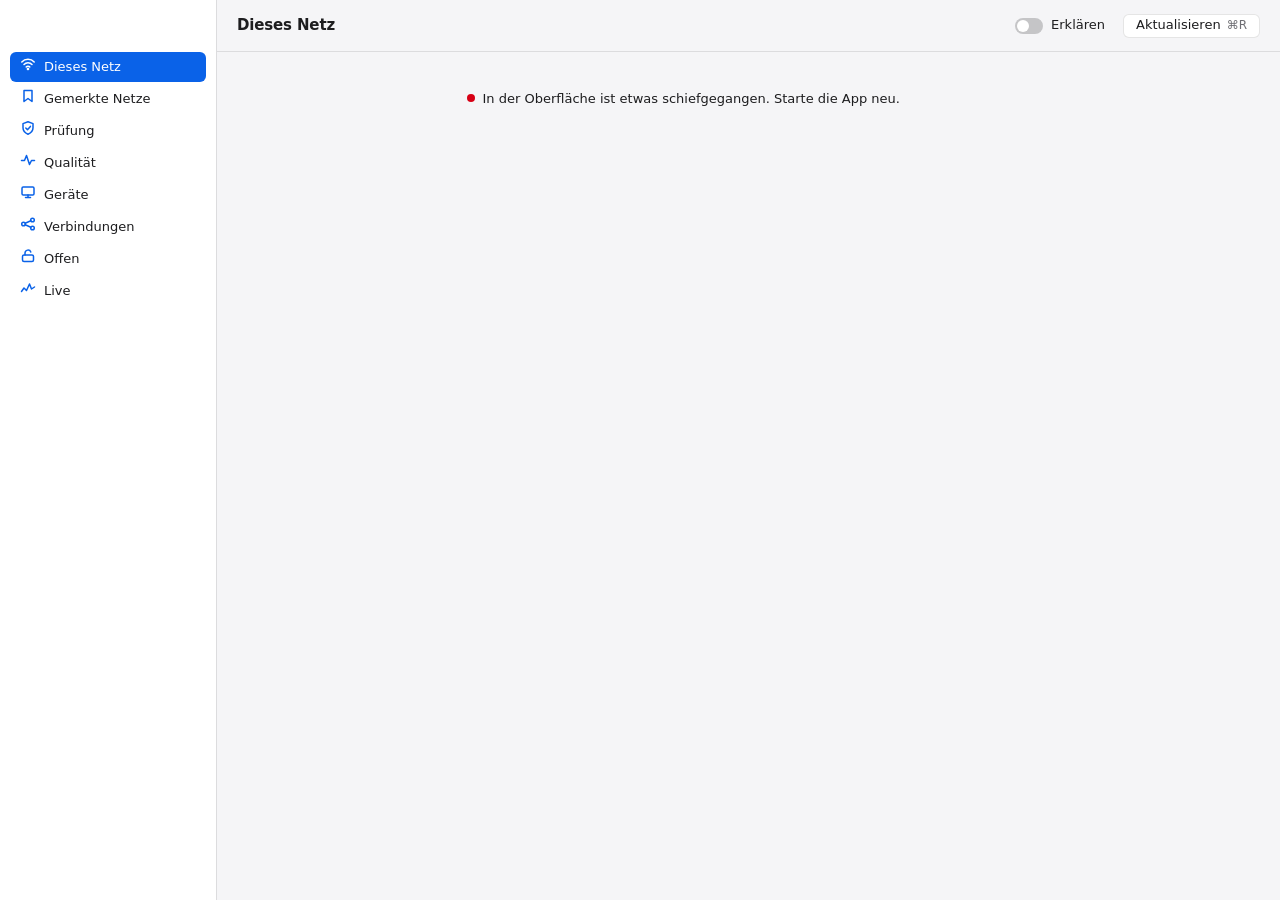
==== app/ui/index.html @ 4aa61ad6 "Live: Ping-Serie mit Jitter, Verlust und Eignung für Anrufe und Spiele (#46) (#116) Kern src/live.rs" ====
<!doctype html>
<html lang="de">
<head>
  <meta charset="utf-8">
  <meta name="viewport" content="width=device-width, initial-scale=1">
  <title>Netzinfo</title>
  <link rel="stylesheet" href="style.css">
  <link rel="stylesheet" href="ansichten/dieses-netz.css">
  <link rel="stylesheet" href="ansichten/gemerkte-netze.css">
  <link rel="stylesheet" href="ansichten/pruefung.css">
  <link rel="stylesheet" href="ansichten/qualitaet.css">
  <link rel="stylesheet" href="ansichten/geraete.css">
  <link rel="stylesheet" href="ansichten/verbindungen.css">
  <link rel="stylesheet" href="ansichten/offen.css">
  <link rel="stylesheet" href="ansichten/live.css">
  <script defer src="app.js"></script>
  <script defer src="ansichten/dieses-netz.js"></script>
  <script defer src="ansichten/gemerkte-netze.js"></script>
  <script defer src="ansichten/pruefung.js"></script>
  <script defer src="ansichten/qualitaet.js"></script>
  <script defer src="ansichten/geraete.js"></script>
  <script defer src="ansichten/verbindungen.js"></script>
  <script defer src="ansichten/offen.js"></script>
  <script defer src="ansichten/live.js"></script>
</head>
<body>
  <nav class="seite" aria-label="Bereiche">
    <div class="ziehen" data-tauri-drag-region></div>
    <div class="menue" id="menue" role="tablist" aria-orientation="vertical"></div>
  </nav>
  <div class="inhalt">
    <header class="leiste">
      <div class="ziehen" data-tauri-drag-region></div>
      <h1 id="titel" data-tauri-drag-region></h1>
      <button class="erklaeren-schalter" id="erklaeren" role="switch" aria-checked="false">
        <span class="spur"></span><span>Erklären</span>
      </button>
      <button class="knopf" id="aktualisieren" title="Aktualisieren (⌘R)">Aktualisieren <span class="kbd" aria-hidden="true">⌘R</span></button>
    </header>
    <main class="scroll" id="scroll" role="tabpanel" tabindex="-1"></main>
  </div>
</body>
</html>
---- app/ui/style.css ----
/* Netzinfo: Mac-Optik. Systemschrift, System Settings als Vorbild. */

:root {
  color-scheme: light dark;
  --bg: #f5f5f7;
  --gruppe: #fff;
  --fg: #1d1d1f;
  --fg2: #6e6e73;
  --linie: rgba(0, 0, 0, 0.1);
  --knopf: #fff;
  --knopf-aktiv: #ececef;
  --seite-solid: #e8e8ea;
  --gruen: #248a3d;
  --orange: #c26a00;
  --rot: #d70015;
  --grau: #8e8e93;
  --accent: #0a62e8;
  --auf-accent: #fff;
}
@supports (color: -apple-system-control-accent) {
  :root { --accent: -apple-system-control-accent; }
}
@supports (color: AccentColor) {
  :root { --accent: AccentColor; --auf-accent: AccentColorText; }
}
@media (prefers-color-scheme: dark) {
  :root {
    --bg: #1e1e1e;
    --gruppe: #2a2a2c;
    --fg: #f5f5f7;
    --fg2: #a1a1a6;
    --linie: rgba(255, 255, 255, 0.12);
    --knopf: #3a3a3c;
    --knopf-aktiv: #4a4a4d;
    --seite-solid: #2c2c2e;
    --gruen: #30d158;
    --orange: #ff9f0a;
    --rot: #ff453a;
    --accent: #0a84ff;
  }
}

* { box-sizing: border-box; }
html, body { height: 100%; margin: 0; background: transparent; }
body {
  display: flex;
  font: 13px/1.4 -apple-system, system-ui, sans-serif;
  color: var(--fg);
  -webkit-font-smoothing: antialiased;
  cursor: default;
  -webkit-user-select: none;
  user-select: none;
}
dd, .meldung, .wert { -webkit-user-select: text; user-select: text; }
h1, h2, p, dl, dd, ul { margin: 0; }
button, input { font: inherit; color: inherit; }
:focus-visible {
  outline: 3px solid color-mix(in srgb, var(--accent) 55%, transparent);
  outline-offset: 1px;
}
.num, .wert { font-variant-numeric: tabular-nums; }

/* Seitenleiste: läuft bis ganz nach oben, Material kommt vom Fenster */
.seite {
  flex: none;
  width: 216px;
  padding: 52px 10px 12px;
  position: relative;
}
@media (prefers-reduced-transparency: reduce) {
  .seite { background: var(--seite-solid); }
}
.ziehen { position: absolute; inset: 0 0 auto 0; height: 52px; }
.menue { display: flex; flex-direction: column; gap: 2px; }
.eintrag {
  display: flex; align-items: center; gap: 8px;
  height: 30px; padding: 0 10px;
  border: 0; border-radius: 6px; background: none;
  text-align: left; width: 100%;
}
.eintrag svg { width: 16px; height: 16px; flex: none; color: var(--accent); }
/* Selection: system accent while the window is active, grey otherwise (html.inaktiv, set in app.js). */
.eintrag[aria-selected="true"] { background: var(--accent); color: var(--auf-accent); }
.eintrag[aria-selected="true"] svg { color: inherit; }
.inaktiv .eintrag[aria-selected="true"] { background: color-mix(in srgb, var(--fg) 14%, transparent); color: var(--fg); }
.inaktiv .eintrag[aria-selected="true"] svg { color: var(--fg2); }
.eintrag:active:not([aria-selected="true"]) { background: color-mix(in srgb, var(--fg) 16%, transparent); }

/* Inhalt: fest, mit Werkzeugleiste */
.inhalt {
  flex: 1; min-width: 0;
  display: flex; flex-direction: column;
  background: var(--bg);
  border-left: 0.5px solid var(--linie);
}
.leiste {
  flex: none; height: 52px; padding: 0 20px;
  display: flex; align-items: center; gap: 14px;
  border-bottom: 0.5px solid var(--linie);
  position: relative;
}
.leiste h1 { font-size: 15px; font-weight: 600; flex: 1; letter-spacing: -0.01em; }
.leiste > * { position: relative; }
.leiste .ziehen { height: 100%; position: absolute; }
.erklaeren-schalter { display: flex; align-items: center; gap: 8px; border: 0; background: none; padding: 2px 4px; border-radius: 6px; }
.spur {
  width: 28px; height: 16px; border-radius: 8px; flex: none;
  background: color-mix(in srgb, var(--fg) 22%, transparent);
  position: relative; transition: background 0.15s ease-out;
}
.spur::after {
  content: ""; position: absolute; top: 2px; left: 2px;
  width: 12px; height: 12px; border-radius: 50%; background: #fff;
  transition: transform 0.15s ease-out;
}
[aria-checked="true"] > .spur { background: var(--accent); }
[aria-checked="true"] > .spur::after { transform: translateX(12px); }
.erklaeren-schalter:active .spur::after { width: 14px; }

.knopf {
  height: 24px; padding: 0 12px; border-radius: 6px;
  border: 0.5px solid var(--linie); background: var(--knopf);
  display: inline-flex; align-items: center; gap: 6px;
}
.knopf:active { background: var(--knopf-aktiv); }
.knopf.haupt { background: var(--accent); color: var(--auf-accent); border-color: transparent; }
.knopf.haupt:active { filter: brightness(0.88); }
.knopf:disabled { opacity: 0.5; }
.knopf .kbd { color: var(--fg2); font-size: 12px; }

.scroll { flex: 1; overflow-y: auto; }
.ansicht { max-width: 620px; margin: 0 auto; padding: 22px 28px 40px; }
.ansicht.neu { animation: rein 0.18s ease-out; }
@keyframes rein { from { opacity: 0; transform: translateY(4px); } }

/* Kopf einer Ansicht: ein Name, eine Statuszeile */
.kopf h2 { font-size: 22px; font-weight: 600; letter-spacing: -0.02em; line-height: 1.2; }
.status { display: flex; align-items: center; gap: 7px; margin-top: 4px; color: var(--fg2); }
.punkt { width: 8px; height: 8px; border-radius: 50%; flex: none; background: var(--grau); }
.punkt.gruen { background: var(--gruen); }
.punkt.orange { background: var(--orange); }
.punkt.rot { background: var(--rot); }
.aktion { margin-top: 14px; }

/* Gruppen wie in den Systemeinstellungen */
.gruppe { margin-top: 22px; }
.gruppe > h3 { margin: 0 0 6px 14px; font-size: 12px; font-weight: 600; color: var(--fg2); }
.liste { background: var(--gruppe); border-radius: 10px; border: 0.5px solid var(--linie); }
.zeile { display: flex; flex-wrap: wrap; align-items: baseline; gap: 2px 16px; margin: 0 14px; padding: 8px 0; }
.zeile + .zeile { border-top: 0.5px solid var(--linie); }
.zeile dt, .zeile > .label { flex: none; }
.zeile .wert { flex: 1; text-align: right; color: color-mix(in srgb, var(--fg) 68%, transparent); min-width: 0; overflow-wrap: anywhere; }
.wert.leer { opacity: 0.8; }
.erklaerung { display: none; flex-basis: 100%; font-size: 12px; color: var(--fg2); line-height: 1.4; }
.erklaeren .erklaerung { display: block; }
.fuss { margin: 6px 14px 0; font-size: 12px; color: var(--fg2); }

/* Formular */
.formular input[type="text"] {
  flex: 1; height: 24px; padding: 0 8px; margin: 0; text-align: left;
  border: 0; background: none; border-radius: 5px; -webkit-user-select: text; user-select: text;
}
.formular input[type="text"]::placeholder { color: var(--fg2); opacity: 0.8; }
.haken { display: flex; align-items: center; gap: 8px; flex: 1; }
.haken input { width: 14px; height: 14px; margin: 0; accent-color: var(--accent); }
.hilfe { flex-basis: 100%; padding-left: 22px; font-size: 12px; color: var(--fg2); }
.knoepfe { display: flex; justify-content: flex-end; gap: 8px; margin: 12px 0 4px; }

/* Gemerkte Netze */
.netz-name { font-weight: 500; }
.marke { color: var(--fg2); }
.netz-zeile { display: flex; flex-wrap: wrap; align-items: center; gap: 4px 12px; margin: 0 14px; padding: 9px 0; }
.netz-zeile + .netz-zeile { border-top: 0.5px solid var(--linie); }
.netz-zeile .text { flex: 1; min-width: 0; }
.netz-zeile .fein { color: var(--fg2); font-size: 12px; }
.bestaetigung { flex-basis: 100%; display: flex; align-items: center; gap: 8px; flex-wrap: wrap; }
.bestaetigung p { flex: 1; min-width: 200px; font-size: 12px; color: var(--fg2); }
.knopf.gefahr { color: var(--rot); }

/* Meldung und leerer Zustand */
.meldung { display: flex; gap: 8px; align-items: baseline; margin-top: 16px; color: var(--fg); }
.meldung .punkt { transform: translateY(-1px); }
.meldung code { font: 0.92em ui-monospace, SFMono-Regular, Menlo, monospace; white-space: nowrap; }
.leer-zustand {
  min-height: 60%; padding-top: 18vh;
  display: flex; flex-direction: column; align-items: center; gap: 10px;
  text-align: center; color: var(--fg2); font-size: 14px;
}
.leer-zustand svg { width: 28px; height: 28px; }
.leer-zustand p { max-width: 340px; }

@media (prefers-reduced-motion: reduce) {
  *, *::before, *::after { animation: none !important; transition: none !important; }
}
.formular .liste { padding: 8px 0; }
.formular .zeile { padding: 12px 0; }
.formular .zeile:has(input[type="text"]) { align-items: center; }

/* Karte: Qualität und Geräte teilen die Grundform (Geräte überschreibt Füllung und Abstände). */
.karte { margin-top: 16px; padding: 12px 10px 8px; background: var(--gruppe); border: 0.5px solid var(--linie); border-radius: 10px; }

/* Erklärzeilen in Geräte und Verbindungen: nur im Erklärmodus. */
.erklaer-gruppe { display: none; }
.erklaeren .erklaer-gruppe { display: block; }
---- app/ui/ansichten/dieses-netz.css ----
/* Styles for the view „dieses-netz“ only (WLAN card, #34). */
[data-ansicht='dieses-netz'] .wert.wlan-signal.gut { color: var(--gruen); }
[data-ansicht='dieses-netz'] .wert.wlan-signal.mittel { color: var(--orange); }
[data-ansicht='dieses-netz'] .wert.wlan-signal.schwach, [data-ansicht='dieses-netz'] .wert.wlan-warn { color: var(--rot); }
/* Standortfreigabe (#35) */
[data-ansicht='dieses-netz'] .ort-karte .zeile { display: block; }
[data-ansicht='dieses-netz'] .ort-karte summary { cursor: pointer; }
[data-ansicht='dieses-netz'] .ort-karte .ort-status { margin: 0; }
/* Verschlüsseltes DNS (#88) */
[data-ansicht='dieses-netz'] .dns-neu { margin: 8px 14px 0; }
---- app/ui/ansichten/gemerkte-netze.css ----
/* Styles for the view „gemerkte-netze“ only. */
[data-ansicht='gemerkte-netze'] .netz-zeile .umbenennen { width: 100%; height: 24px; padding: 0 8px; border: 0.5px solid var(--linie); border-radius: 5px; background: var(--bg); -webkit-user-select: text; user-select: text; }
[data-ansicht='gemerkte-netze'] .netz-zeile .name-ort { min-height: 30px; display: flex; align-items: center; }
[data-ansicht='gemerkte-netze'] .meins-zeile { flex-basis: 100%; display: flex; align-items: center; gap: 10px; flex-wrap: wrap; }
[data-ansicht='gemerkte-netze'] .zeilenfehler { flex-basis: 100%; }
[data-ansicht='gemerkte-netze'] .zeilenfehler .meldung { margin-top: 2px; font-size: 12px; }
---- app/ui/ansichten/pruefung.css ----
/* Styles for the view „pruefung“ only. */
[data-ansicht='pruefung'] .wert .alt { display: block; font-size: 12px; color: var(--fg2); }
[data-ansicht='pruefung'] .klasse { display: inline-flex; align-items: center; gap: 7px; }
[data-ansicht='pruefung'] .zeile .wert.text { text-align: left; flex-basis: 100%; }
[data-ansicht='pruefung'] .knopf.haupt .kbd { color: inherit; opacity: 0.85; }
[data-ansicht='pruefung'] .portal-hinweis { margin: 14px 0 22px; padding: 12px 14px; border: 1px solid var(--orange); border-radius: 10px; background: var(--gruppe); }
[data-ansicht='pruefung'] .portal-hinweis h3 { margin: 0 0 4px; color: var(--orange); font-size: 15px; }
[data-ansicht='pruefung'] .portal-hinweis p { margin: 0 0 10px; }
[data-ansicht='pruefung'] .portal-hinweis .erklaerung { margin: 10px 0 0; }
---- app/ui/ansichten/qualitaet.css ----
/* Styles for the view „qualitaet“ only. */
[data-ansicht='qualitaet'] .werkzeuge { display: flex; align-items: center; gap: 12px; margin-top: 14px; }
[data-ansicht='qualitaet'] .werkzeuge .erklaeren-schalter { margin-right: auto; padding-left: 0; }
[data-ansicht='qualitaet'] .werkzeuge select { height: 24px; border-radius: 6px; border: 0.5px solid var(--linie); background: var(--knopf); }
[data-ansicht='qualitaet'] .karte .leer-zustand { min-height: 0; padding: 40px 0; }
[data-ansicht='qualitaet'] .kurve { display: block; width: 100%; height: auto; }
[data-ansicht='qualitaet'] .kurve .gitter { stroke: var(--linie); stroke-width: 1; }
[data-ansicht='qualitaet'] .kurve .achse { fill: var(--fg2); font-size: 11px; }
[data-ansicht='qualitaet'] .kurve .linie { fill: none; stroke-width: 2; stroke-linecap: round; stroke-linejoin: round; }
[data-ansicht='qualitaet'] .kurve .verlust { stroke-width: 2; stroke-linecap: round; }
[data-ansicht='qualitaet'] .legende { display: flex; flex-wrap: wrap; justify-content: center; gap: 4px 18px; margin: 6px 0 0; padding: 0; list-style: none; color: var(--fg2); font-size: 12px; }
[data-ansicht='qualitaet'] .legende li { display: flex; align-items: center; gap: 6px; }
[data-ansicht='qualitaet'] .legende .muster { width: 28px; height: 8px; }

/* „Wo hakt es?“ */
[data-ansicht='qualitaet'] .diagnose { display: flex; flex-direction: column; align-items: flex-start; gap: 10px; padding: 12px; }
[data-ansicht='qualitaet'] .diagnose > div { width: 100%; }
[data-ansicht='qualitaet'] .diagnose-ziele, [data-ansicht='qualitaet'] .diagnose-gruende { margin: 10px 0 0; padding: 0; list-style: none; }
[data-ansicht='qualitaet'] .diagnose-ziele li { display: flex; align-items: center; gap: 8px; padding: 4px 0; }
[data-ansicht='qualitaet'] .diagnose-ziele .diagnose-name { min-width: 200px; }
[data-ansicht='qualitaet'] .diagnose-ziele .diagnose-wert { color: var(--fg2); font-variant-numeric: tabular-nums; }
[data-ansicht='qualitaet'] .diagnose-urteil { display: flex; align-items: center; gap: 8px; margin: 12px 0 0; }
[data-ansicht='qualitaet'] .diagnose-gruende li { margin-top: 4px; color: var(--fg2); }
[data-ansicht='qualitaet'] .diagnose-hinweis { margin: 10px 0 0; color: var(--fg2); font-size: 12px; }

/* Karte „Weg zum Ziel“ */
[data-ansicht='qualitaet'] .weg-karte .karte { margin-top: 6px; }
[data-ansicht='qualitaet'] .weg .werkzeuge { margin-top: 0; }
[data-ansicht='qualitaet'] .ziel-feld { flex: 1; min-width: 0; height: 24px; padding: 0 8px; border-radius: 6px; border: 0.5px solid var(--linie); background: var(--knopf); color: var(--fg); font: inherit; }
[data-ansicht='qualitaet'] .weg .fortschritt progress { vertical-align: middle; width: 80px; }
[data-ansicht='qualitaet'] .hops { margin: 10px 0 0; padding: 0; list-style: none; }
[data-ansicht='qualitaet'] .hop { display: grid; grid-template-columns: 24px minmax(0, 1fr) 90px 70px 100px; align-items: center; gap: 8px; padding: 5px 0; border-top: 0.5px solid var(--linie); font-size: 13px; }
[data-ansicht='qualitaet'] .hop .ttl, [data-ansicht='qualitaet'] .hop .zahl { color: var(--fg2); font-variant-numeric: tabular-nums; }
[data-ansicht='qualitaet'] .hop .zahl { text-align: right; }
[data-ansicht='qualitaet'] .hop .adresse { overflow: hidden; text-overflow: ellipsis; white-space: nowrap; }
[data-ansicht='qualitaet'] .hop.stumm .adresse { color: var(--fg2); }
[data-ansicht='qualitaet'] .hop .balken { height: 6px; border-radius: 3px; background: var(--linie); overflow: hidden; }
[data-ansicht='qualitaet'] .hop .balken span { display: block; height: 100%; background: var(--accent); }
[data-ansicht='qualitaet'] .hop.ende-verlust .adresse, [data-ansicht='qualitaet'] .hop.ende-verlust .zahl.verlust { color: var(--rot); font-weight: 600; }
[data-ansicht='qualitaet'] .hop.ende-verlust .balken span { background: var(--rot); }
[data-ansicht='qualitaet'] .weg .erklaerung { margin: 8px 0 0; }
[data-ansicht='qualitaet'] .diagnose-verlauf { margin: 8px 0 0; font-weight: 600; }

/* Karte „WLAN-Verlauf“ (#36) */
[data-ansicht='qualitaet'] .wlan-karte .karte { margin-top: 6px; }
[data-ansicht='qualitaet'] .wlan-kurve { display: block; width: 100%; height: auto; }
[data-ansicht='qualitaet'] .wlan-kurve .gitter { stroke: var(--linie); stroke-width: 1; }
[data-ansicht='qualitaet'] .wlan-kurve .achse { fill: var(--fg2); font-size: 11px; }
[data-ansicht='qualitaet'] .wlan-kurve .linie { fill: none; stroke-width: 2; stroke-linecap: round; stroke-linejoin: round; }
[data-ansicht='qualitaet'] .wlan-kurve .marke-linie { stroke-width: 1; stroke-dasharray: 2 3; opacity: 0.6; }
[data-ansicht='qualitaet'] .wlan-kurve .marke path { stroke-width: 2; stroke-linecap: round; stroke-linejoin: round; }
[data-ansicht='qualitaet'] .wlan-karte .legende { margin: 6px 0 10px; }
[data-ansicht='qualitaet'] .wlan-vergleich { margin: 8px 0 0; font-weight: 600; }
[data-ansicht='qualitaet'] .wlan-karte .legende .zeichen { width: 14px; height: 14px; }
[data-ansicht='qualitaet'] .wlan-karte .karte > div { padding-bottom: 6px; }

/* Karte „Paketgröße“ (#47) */
[data-ansicht='qualitaet'] .mtu-karte .karte { margin-top: 6px; }
[data-ansicht='qualitaet'] .mtu .erklaerung { margin: 8px 0 0; }
[data-ansicht='qualitaet'] .mtu-satz { margin: 8px 0 0; font-weight: 600; }
/* Karte „IPv6“ */
[data-ansicht='qualitaet'] .ipv6-karte { display: flex; flex-direction: column; align-items: flex-start; gap: 10px; padding: 12px; }
[data-ansicht='qualitaet'] .ipv6-karte > div { width: 100%; }
[data-ansicht='qualitaet'] .ipv6-tabelle { width: 100%; border-collapse: collapse; font-size: 13px; }
[data-ansicht='qualitaet'] .ipv6-tabelle th { text-align: left; color: var(--fg2); font-weight: 500; }
[data-ansicht='qualitaet'] .ipv6-tabelle th, [data-ansicht='qualitaet'] .ipv6-tabelle td { padding: 4px 8px 4px 0; border-top: 0.5px solid var(--linie); font-variant-numeric: tabular-nums; }
[data-ansicht='qualitaet'] .ipv6-satz { margin: 4px 0 0; color: var(--fg2); }
---- app/ui/ansichten/geraete.css ----
/* Styles for the view „geraete“ only. */
/* The shared empty state is tall for whole views; here it sits below the button. */
[data-ansicht='geraete'] .leer-zustand { min-height: 0; padding-top: 48px; }
[data-ansicht='geraete'] .geraet-status { margin: 0; }
[data-ansicht='geraete'] .fortschritt:not(:empty) { margin: 10px 0 0; }

[data-ansicht='geraete'] .filter { display: flex; flex-wrap: wrap; gap: 6px; margin-top: 18px; }
[data-ansicht='geraete'] .chip { border: 0.5px solid var(--linie); background: var(--knopf); color: var(--fg); border-radius: 999px; padding: 3px 11px; font: inherit; font-size: 12px; }
[data-ansicht='geraete'] .chip[aria-pressed="true"] { background: var(--accent); color: var(--auf-accent); border-color: transparent; }
[data-ansicht='geraete'] .karten { display: flex; flex-direction: column; gap: 10px; margin-top: 10px; }
[data-ansicht='geraete'] .karte { background: var(--gruppe); border: 0.5px solid var(--linie); border-radius: 10px; padding: 12px 14px; display: flex; flex-direction: column; gap: 4px; }
[data-ansicht='geraete'] .karte-kopf { display: flex; align-items: center; gap: 10px; }
[data-ansicht='geraete'] .karte-kopf .text { flex: 1; min-width: 0; }
[data-ansicht='geraete'] .karte-symbol { font-size: 22px; line-height: 1; }
[data-ansicht='geraete'] .karte-typ { font-size: 12px; color: var(--fg2); border: 0.5px solid var(--linie); border-radius: 999px; padding: 1px 9px; white-space: nowrap; }
[data-ansicht='geraete'] .fein { color: var(--fg2); font-size: 12px; }
[data-ansicht='geraete'] .zufall { display: inline-flex; align-items: center; gap: 4px; margin-left: 8px; }
[data-ansicht='geraete'] .zufall svg { width: 12px; height: 12px; }
[data-ansicht='geraete'] ul { list-style: none; margin: 0; padding: 0; font-size: 12px; }
[data-ansicht='geraete'] .karte-dienste li, [data-ansicht='geraete'] .karte-hinweise li { padding: 1px 0; }
[data-ansicht='geraete'] .karte-hinweise li::before { content: "· "; color: var(--fg2); }
[data-ansicht='geraete'] .karte .erklaerung { margin: 4px 0 0; }
[data-ansicht='geraete'] .karte-aktion { margin-top: 6px; }
[data-ansicht='geraete'] .karte-formular { display: flex; flex-wrap: wrap; gap: 8px; margin-top: 8px; align-items: center; }
[data-ansicht='geraete'] .karte-formular input[type="text"] { flex: 1; min-width: 160px; }
[data-ansicht='geraete'] .karte-formular > div:empty { display: none; }
[data-ansicht='geraete'] .filter + .fuss { margin-left: 0; }

/* Router-Seite (#67) */
[data-ansicht='geraete'] .karte-router { display: flex; flex-direction: column; gap: 4px; margin-top: 4px; }
[data-ansicht='geraete'] .router-seite:empty { display: none; }
---- app/ui/ansichten/verbindungen.css ----
/* Styles for the view „verbindungen“ only, scoped: class names like .werkzeuge exist in other views too. */
[data-ansicht='verbindungen'] .verbindung-status { margin: 0; }
[data-ansicht='verbindungen'] .werkzeuge { display: flex; align-items: center; gap: 18px; margin: 14px 0 0; }
[data-ansicht='verbindungen'] .werkzeuge .erklaeren-schalter { margin-right: auto; padding-left: 0; }
[data-ansicht='verbindungen'] .ergebnis .leer-zustand { min-height: 0; padding-top: 48px; }
[data-ansicht='verbindungen'] .ergebnis .fuss { margin-bottom: 4px; }
[data-ansicht='verbindungen'] .ergebnis { margin-top: 8px; }
/* Empty list: the delete button sits centred under the centred empty state. */
[data-ansicht='verbindungen'] .ergebnis:has(.leer-zustand) + .aktion { text-align: center; }
[data-ansicht='verbindungen'] .woher { margin: 0 0 8px; font-size: 13px; }
[data-ansicht='verbindungen'] .woher summary { cursor: pointer; opacity: 0.8; }
[data-ansicht='verbindungen'] .woher-kette { list-style: none; margin: 6px 0; padding: 0; }
---- app/ui/ansichten/offen.css ----
/* Styles for the view „offen“ only, scoped: class names like .werkzeuge exist in other views too. */
[data-ansicht='offen'] .werkzeuge { display: flex; align-items: center; gap: 18px; margin: 14px 0 0; }
[data-ansicht='offen'] .werkzeuge .erklaeren-schalter { padding-left: 0; }
[data-ansicht='offen'] .ergebnis { margin-top: 8px; }
[data-ansicht='offen'] .ergebnis .leer-zustand { min-height: 0; padding-top: 48px; }
[data-ansicht='offen'] .offen-tabelle { width: 100%; border-collapse: collapse; }
[data-ansicht='offen'] .offen-tabelle th { text-align: left; font-weight: 500; font-size: 12px; color: var(--fg2); padding: 8px 10px; }
[data-ansicht='offen'] .offen-tabelle td { padding: 8px 10px; vertical-align: top; border-top: 0.5px solid var(--linie); }
[data-ansicht='offen'] .offen-tabelle .fein { color: var(--fg2); font-size: 12px; }
[data-ansicht='offen'] .offen-tabelle .warn { color: var(--orange); }
[data-ansicht='offen'] .offen-tabelle td:first-child, [data-ansicht='offen'] .offen-tabelle td.num:nth-child(3) { white-space: nowrap; }
[data-ansicht='offen'] .offen-art { font-size: 12px; font-weight: 500; color: var(--fg2); }
[data-ansicht='offen'] .offen-art.netz { color: var(--orange); }
[data-ansicht='offen'] .offen-tabelle td:last-child { white-space: nowrap; }
---- app/ui/ansichten/live.css ----
/* Styles for the view „live“ only, scoped. */
[data-ansicht='live'] .werkzeuge { display: flex; align-items: center; gap: 12px; margin: 14px 0 0; }
[data-ansicht='live'] .ziel-feld { flex: 1; min-width: 0; height: 24px; padding: 0 8px; border-radius: 6px; border: 0.5px solid var(--linie); background: var(--knopf); color: var(--fg); font: inherit; }
[data-ansicht='live'] .ziel-feld:disabled { color: var(--fg2); }
[data-ansicht='live'] .kurve { display: block; width: 100%; height: auto; }
[data-ansicht='live'] .kurve .gitter { stroke: var(--linie); stroke-width: 1; }
[data-ansicht='live'] .kurve .achse { fill: var(--fg2); font-size: 11px; }
[data-ansicht='live'] .kurve .linie { fill: none; stroke: var(--accent); stroke-width: 2; stroke-linecap: round; stroke-linejoin: round; }
[data-ansicht='live'] .kurve .band { fill: var(--accent); opacity: 0.18; }
[data-ansicht='live'] .kurve .verlust { stroke: var(--rot); stroke-width: 2; stroke-linecap: round; }
[data-ansicht='live'] .legende { display: flex; flex-wrap: wrap; justify-content: center; gap: 4px 18px; margin: 6px 0 0; padding: 0; list-style: none; color: var(--fg2); font-size: 12px; }
[data-ansicht='live'] .legende li { display: flex; align-items: center; gap: 6px; }
[data-ansicht='live'] .muster { width: 22px; height: 8px; border-radius: 2px; }
[data-ansicht='live'] .linie-muster { height: 2px; background: var(--accent); }
[data-ansicht='live'] .band-muster { background: var(--accent); opacity: 0.18; }
[data-ansicht='live'] .verlust-muster { width: 2px; height: 10px; margin: 0 10px; background: var(--rot); }
[data-ansicht='live'] .live-ziel .liste { margin-top: 10px; }
[data-ansicht='live'] .ampeln { display: flex; flex-wrap: wrap; gap: 8px 28px; margin: 10px 14px 0; }
[data-ansicht='live'] .ampel { display: flex; flex-direction: column; gap: 2px; }
[data-ansicht='live'] .ampel .status { margin: 0; }
[data-ansicht='live'] .ergebnis { margin-top: 8px; }
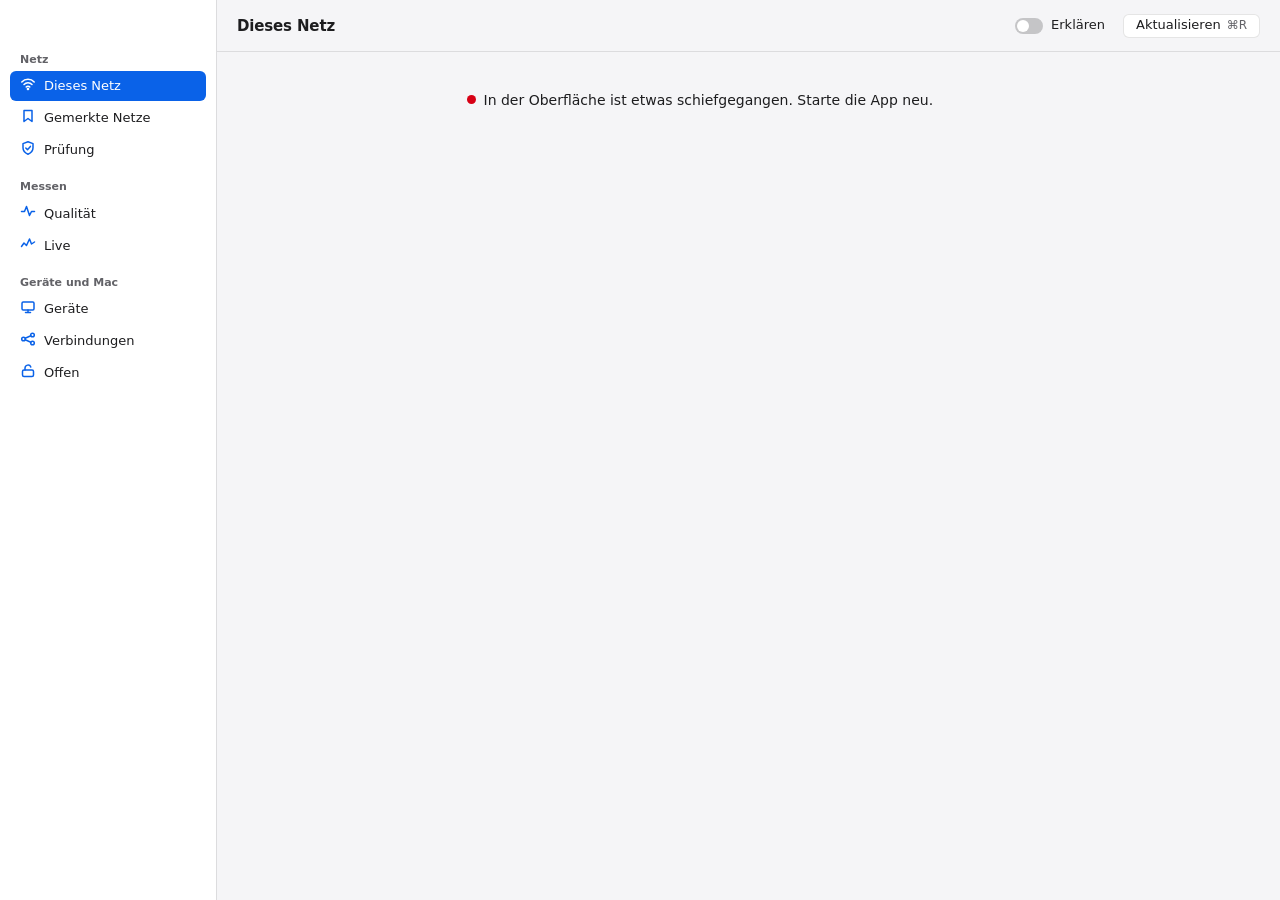
==== commit 14458b52: "Feinschliff 1: Gerüst (#176) Teil von #176" ====
--- a/app/ui/index.html
+++ b/app/ui/index.html
@@ -32,7 +32,7 @@
     <header class="leiste">
       <div class="ziehen" data-tauri-drag-region></div>
       <h1 id="titel" data-tauri-drag-region></h1>
-      <button class="erklaeren-schalter" id="erklaeren" role="switch" aria-checked="false">
+      <button class="erklaeren-schalter" id="erklaeren" role="switch" aria-checked="false" title="Erklärt jede Zeile mit einem Satz">
         <span class="spur"></span><span>Erklären</span>
       </button>
       <button class="knopf" id="aktualisieren" title="Aktualisieren (⌘R)">Aktualisieren <span class="kbd" aria-hidden="true">⌘R</span></button>
--- a/app/ui/style.css
+++ b/app/ui/style.css
@@ -5,13 +5,13 @@
   --bg: #f5f5f7;
   --gruppe: #fff;
   --fg: #1d1d1f;
-  --fg2: #6e6e73;
+  --fg2: #626267;
   --linie: rgba(0, 0, 0, 0.1);
   --knopf: #fff;
   --knopf-aktiv: #ececef;
   --seite-solid: #e8e8ea;
-  --gruen: #248a3d;
-  --orange: #c26a00;
+  --gruen: #1f7a36;
+  --orange: #a35200;
   --rot: #d70015;
   --grau: #8e8e93;
   --accent: #0a62e8;
@@ -28,15 +28,15 @@
     --bg: #1e1e1e;
     --gruppe: #2a2a2c;
     --fg: #f5f5f7;
-    --fg2: #a1a1a6;
+    --fg2: #aeaeb2;
     --linie: rgba(255, 255, 255, 0.12);
     --knopf: #3a3a3c;
     --knopf-aktiv: #4a4a4d;
     --seite-solid: #2c2c2e;
     --gruen: #30d158;
     --orange: #ff9f0a;
-    --rot: #ff453a;
-    --accent: #0a84ff;
+    --rot: #ff6961;
+    --accent: #0070f0;
   }
 }
 
@@ -53,7 +53,7 @@
 }
 dd, .meldung, .wert { -webkit-user-select: text; user-select: text; }
 h1, h2, p, dl, dd, ul { margin: 0; }
-button, input { font: inherit; color: inherit; }
+button, input, select { font: inherit; color: inherit; }
 :focus-visible {
   outline: 3px solid color-mix(in srgb, var(--accent) 55%, transparent);
   outline-offset: 1px;
@@ -66,12 +66,15 @@
   width: 216px;
   padding: 52px 10px 12px;
   position: relative;
+  overflow-y: auto;
 }
 @media (prefers-reduced-transparency: reduce) {
   .seite { background: var(--seite-solid); }
 }
 .ziehen { position: absolute; inset: 0 0 auto 0; height: 52px; }
-.menue { display: flex; flex-direction: column; gap: 2px; }
+.menue { display: flex; flex-direction: column; gap: 14px; }
+.abschnitt { display: flex; flex-direction: column; gap: 2px; }
+.abschnitt-titel { padding: 0 10px 2px; font-size: 11px; font-weight: 600; color: var(--fg2); }
 .eintrag {
   display: flex; align-items: center; gap: 8px;
   height: 30px; padding: 0 10px;
@@ -95,14 +98,14 @@
 }
 .leiste {
   flex: none; height: 52px; padding: 0 20px;
-  display: flex; align-items: center; gap: 14px;
+  display: flex; align-items: center; gap: 8px;
   border-bottom: 0.5px solid var(--linie);
   position: relative;
 }
-.leiste h1 { font-size: 15px; font-weight: 600; flex: 1; letter-spacing: -0.01em; }
+.leiste h1 { font-size: 15px; font-weight: 600; flex: 1; min-width: 0; line-height: 24px; letter-spacing: -0.01em; white-space: nowrap; overflow: hidden; text-overflow: ellipsis; }
 .leiste > * { position: relative; }
 .leiste .ziehen { height: 100%; position: absolute; }
-.erklaeren-schalter { display: flex; align-items: center; gap: 8px; border: 0; background: none; padding: 2px 4px; border-radius: 6px; }
+.erklaeren-schalter { display: flex; align-items: center; gap: 8px; height: 24px; margin-right: 6px; border: 0; background: none; padding: 0 4px; border-radius: 6px; white-space: nowrap; }
 .spur {
   width: 28px; height: 16px; border-radius: 8px; flex: none;
   background: color-mix(in srgb, var(--fg) 22%, transparent);
@@ -122,6 +125,7 @@
   border: 0.5px solid var(--linie); background: var(--knopf);
   display: inline-flex; align-items: center; gap: 6px;
 }
+.knopf[hidden] { display: none; }
 .knopf:active { background: var(--knopf-aktiv); }
 .knopf.haupt { background: var(--accent); color: var(--auf-accent); border-color: transparent; }
 .knopf.haupt:active { filter: brightness(0.88); }
@@ -135,8 +139,8 @@
 
 /* Kopf einer Ansicht: ein Name, eine Statuszeile */
 .kopf h2 { font-size: 22px; font-weight: 600; letter-spacing: -0.02em; line-height: 1.2; }
-.status { display: flex; align-items: center; gap: 7px; margin-top: 4px; color: var(--fg2); }
-.punkt { width: 8px; height: 8px; border-radius: 50%; flex: none; background: var(--grau); }
+.status { display: flex; align-items: center; gap: 8px; margin-top: 6px; font-size: 15px; font-weight: 500; line-height: 1.35; color: var(--fg); }
+.punkt { width: 9px; height: 9px; border-radius: 50%; flex: none; background: var(--grau); }
 .punkt.gruen { background: var(--gruen); }
 .punkt.orange { background: var(--orange); }
 .punkt.rot { background: var(--rot); }
@@ -150,17 +154,26 @@
 .zeile + .zeile { border-top: 0.5px solid var(--linie); }
 .zeile dt, .zeile > .label { flex: none; }
 .zeile .wert { flex: 1; text-align: right; color: color-mix(in srgb, var(--fg) 68%, transparent); min-width: 0; overflow-wrap: anywhere; }
-.wert.leer { opacity: 0.8; }
+.wert.leer { color: var(--fg2); }
 .erklaerung { display: none; flex-basis: 100%; font-size: 12px; color: var(--fg2); line-height: 1.4; }
 .erklaeren .erklaerung { display: block; }
 .fuss { margin: 6px 14px 0; font-size: 12px; color: var(--fg2); }
 
+/* Auswahl- und Textfelder sehen aus wie ein .knopf; Formulare in Listen überschreiben das unten. */
+select, input[type="text"], input[type="password"] {
+  height: 24px; padding: 0 8px; border-radius: 6px;
+  border: 0.5px solid var(--linie); background: var(--knopf); color: var(--fg);
+}
+input[type="text"], input[type="password"] { -webkit-user-select: text; user-select: text; }
+input[type="text"]::placeholder, input[type="password"]::placeholder { color: var(--fg2); }
+select:disabled, input[type="text"]:disabled, input[type="password"]:disabled { opacity: 0.5; }
+
 /* Formular */
-.formular input[type="text"] {
+.formular input[type="text"], .formular input[type="password"] {
   flex: 1; height: 24px; padding: 0 8px; margin: 0; text-align: left;
   border: 0; background: none; border-radius: 5px; -webkit-user-select: text; user-select: text;
 }
-.formular input[type="text"]::placeholder { color: var(--fg2); opacity: 0.8; }
+.formular input[type="text"]::placeholder, .formular input[type="password"]::placeholder { color: var(--fg2); }
 .haken { display: flex; align-items: center; gap: 8px; flex: 1; }
 .haken input { width: 14px; height: 14px; margin: 0; accent-color: var(--accent); }
 .hilfe { flex-basis: 100%; padding-left: 22px; font-size: 12px; color: var(--fg2); }
@@ -174,19 +187,30 @@
 .netz-zeile .text { flex: 1; min-width: 0; }
 .netz-zeile .fein { color: var(--fg2); font-size: 12px; }
 .bestaetigung { flex-basis: 100%; display: flex; align-items: center; gap: 8px; flex-wrap: wrap; }
+.bestaetigung { padding: 2px 0; }
 .bestaetigung p { flex: 1; min-width: 200px; font-size: 12px; color: var(--fg2); }
 .knopf.gefahr { color: var(--rot); }
 
+/* „Woher?“ (Netz.woher): Aktion der Zeile, das Feld öffnet sich darunter. Die Textfarbe hält 4,5:1 auch im dunklen Modus. */
+.woher-knopf { border: 0; background: none; color: color-mix(in srgb, var(--accent) 65%, var(--fg)); font-size: 12px; padding: 3px 6px; margin: 0 -6px 0 0; border-radius: 5px; }
+.woher-knopf:hover { background: var(--knopf-aktiv); }
+.woher-inhalt { flex-basis: 100%; }
+.woher-inhalt .fein, .woher-inhalt p { margin: 0; color: var(--fg2); font-size: 12px; }
+.woher-kette { list-style: none; margin: 6px 0; padding: 0; font-size: 12px; }
+
 /* Meldung und leerer Zustand */
-.meldung { display: flex; gap: 8px; align-items: baseline; margin-top: 16px; color: var(--fg); }
+.meldung { display: flex; gap: 8px; align-items: baseline; margin-top: 16px; font-size: 14px; line-height: 1.45; color: var(--fg); }
 .meldung .punkt { transform: translateY(-1px); }
 .meldung code { font: 0.92em ui-monospace, SFMono-Regular, Menlo, monospace; white-space: nowrap; }
 .leer-zustand {
-  min-height: 60%; padding-top: 18vh;
+  padding: 40px 0;
   display: flex; flex-direction: column; align-items: center; gap: 10px;
-  text-align: center; color: var(--fg2); font-size: 14px;
-}
-.leer-zustand svg { width: 28px; height: 28px; }
+  text-align: center; color: var(--fg2); font-size: 14px; line-height: 1.45;
+}
+/* Direkt auf der Seite: füllt den Rest unter dem Kopf und steht darin leicht über der Mitte. */
+.ansicht:has(> .leer-zustand) { display: flex; flex-direction: column; min-height: 100%; }
+.ansicht > .leer-zustand { flex: 1; justify-content: center; padding: 0 0 8vh; }
+.leer-zustand svg { width: 32px; height: 32px; }
 .leer-zustand p { max-width: 340px; }
 
 @media (prefers-reduced-motion: reduce) {
@@ -194,7 +218,7 @@
 }
 .formular .liste { padding: 8px 0; }
 .formular .zeile { padding: 12px 0; }
-.formular .zeile:has(input[type="text"]) { align-items: center; }
+.formular .zeile:has(input[type="text"], input[type="password"]) { align-items: center; }
 
 /* Karte: Qualität und Geräte teilen die Grundform (Geräte überschreibt Füllung und Abstände). */
 .karte { margin-top: 16px; padding: 12px 10px 8px; background: var(--gruppe); border: 0.5px solid var(--linie); border-radius: 10px; }
--- a/app/ui/ansichten/dieses-netz.css
+++ b/app/ui/ansichten/dieses-netz.css
@@ -1,10 +1,24 @@
-/* Styles for the view „dieses-netz“ only (WLAN card, #34). */
-[data-ansicht='dieses-netz'] .wert.wlan-signal.gut { color: var(--gruen); }
-[data-ansicht='dieses-netz'] .wert.wlan-signal.mittel { color: var(--orange); }
-[data-ansicht='dieses-netz'] .wert.wlan-signal.schwach, [data-ansicht='dieses-netz'] .wert.wlan-warn { color: var(--rot); }
+/* Styles for the view „dieses-netz“ only. */
+/* Kopf: Netzname und Status sind die erste Aussage der Ansicht. */
+[data-ansicht='dieses-netz'] .kopf h2 { font-size: 30px; letter-spacing: -0.025em; line-height: 1.1; }
+[data-ansicht='dieses-netz'] .status { flex-wrap: wrap; gap: 2px 8px; margin-top: 8px; font-size: 15px; }
+[data-ansicht='dieses-netz'] .status-wort { color: var(--fg); font-weight: 500; }
+[data-ansicht='dieses-netz'] .status-rest { color: var(--fg2); font-size: 13px; }
+/* Farbe nur für eine Bewertung. Gemischt mit der Schriftfarbe, damit sie 4,5:1 hält (hell wie dunkel). */
+[data-ansicht='dieses-netz'] .wert.gut { color: color-mix(in srgb, var(--gruen) 80%, var(--fg)); }
+[data-ansicht='dieses-netz'] .wert.mittel { color: color-mix(in srgb, var(--orange) 80%, var(--fg)); }
+[data-ansicht='dieses-netz'] .wert.schlecht { color: color-mix(in srgb, var(--rot) 80%, var(--fg)); }
+/* Mehrere Werte untereinander */
+[data-ansicht='dieses-netz'] .wert.stapel { white-space: pre-line; }
+/* Aufklappen für seltene Werte */
+[data-ansicht='dieses-netz'] .mehr { margin-top: 8px; background: var(--gruppe); border: 0.5px solid var(--linie); border-radius: 10px; }
+[data-ansicht='dieses-netz'] .mehr summary { padding: 8px 14px; cursor: pointer; color: var(--fg2); }
+[data-ansicht='dieses-netz'] .mehr dl { margin: 0; }
+[data-ansicht='dieses-netz'] .mehr .zeile { border-top: 0.5px solid var(--linie); }
+/* Stand der Messung mit „Neu messen“ */
+[data-ansicht='dieses-netz'] .stand { align-items: center; }
+[data-ansicht='dieses-netz'] .stand .label { font-size: 12px; color: var(--fg2); }
 /* Standortfreigabe (#35) */
 [data-ansicht='dieses-netz'] .ort-karte .zeile { display: block; }
 [data-ansicht='dieses-netz'] .ort-karte summary { cursor: pointer; }
 [data-ansicht='dieses-netz'] .ort-karte .ort-status { margin: 0; }
-/* Verschlüsseltes DNS (#88) */
-[data-ansicht='dieses-netz'] .dns-neu { margin: 8px 14px 0; }
--- a/app/ui/ansichten/gemerkte-netze.css
+++ b/app/ui/ansichten/gemerkte-netze.css
@@ -1,6 +1,22 @@
 /* Styles for the view „gemerkte-netze“ only. */
-[data-ansicht='gemerkte-netze'] .netz-zeile .umbenennen { width: 100%; height: 24px; padding: 0 8px; border: 0.5px solid var(--linie); border-radius: 5px; background: var(--bg); -webkit-user-select: text; user-select: text; }
-[data-ansicht='gemerkte-netze'] .netz-zeile .name-ort { min-height: 30px; display: flex; align-items: center; }
-[data-ansicht='gemerkte-netze'] .meins-zeile { flex-basis: 100%; display: flex; align-items: center; gap: 10px; flex-wrap: wrap; }
+[data-ansicht='gemerkte-netze'] .netz-zeile { padding: 12px 0; gap: 4px 0; }
+[data-ansicht='gemerkte-netze'] .kopf-zeile { flex-basis: 100%; display: flex; align-items: center; gap: 8px; }
+[data-ansicht='gemerkte-netze'] .name-ort { flex: 1; min-width: 0; min-height: 30px; display: flex; align-items: center; gap: 4px 12px; flex-wrap: wrap; }
+[data-ansicht='gemerkte-netze'] .netz-name { font-size: 15px; font-weight: 600; letter-spacing: -0.01em; overflow-wrap: anywhere; }
+[data-ansicht='gemerkte-netze'] .hier { display: inline-flex; align-items: center; gap: 6px; font-size: 12px; color: var(--fg2); }
+[data-ansicht='gemerkte-netze'] .meta { flex-basis: 100%; display: flex; flex-wrap: wrap; gap: 0 16px; }
+[data-ansicht='gemerkte-netze'] .netz-zeile > .fein { flex-basis: 100%; }
+[data-ansicht='gemerkte-netze'] .netz-zeile .umbenennen { flex: 1; width: 100%; }
+[data-ansicht='gemerkte-netze'] .meins-zeile { flex-basis: 100%; margin-top: 4px; }
+[data-ansicht='gemerkte-netze'] .meins-zeile .erklaeren-schalter { padding-left: 0; }
 [data-ansicht='gemerkte-netze'] .zeilenfehler { flex-basis: 100%; }
 [data-ansicht='gemerkte-netze'] .zeilenfehler .meldung { margin-top: 2px; font-size: 12px; }
+[data-ansicht='gemerkte-netze'] .zeilenfehler .rueckmeldung { margin-top: 2px; }
+[data-ansicht='gemerkte-netze'] .autostart { margin-bottom: 16px; }
+[data-ansicht='gemerkte-netze'] .autostart .fein { margin: 6px 4px 0; }
+[data-ansicht='gemerkte-netze'] .fuss { text-wrap: pretty; }
+/* The error sits right under the header (and the field), not at the bottom of the row. */
+[data-ansicht='gemerkte-netze'] .netz-zeile > * { order: 2; }
+[data-ansicht='gemerkte-netze'] .netz-zeile > .kopf-zeile { order: 0; }
+[data-ansicht='gemerkte-netze'] .netz-zeile > .zeilenfehler { order: 1; }
+[data-ansicht='gemerkte-netze'] .bearbeiten .kopf-zeile .knopf { display: none; }
--- a/app/ui/ansichten/pruefung.css
+++ b/app/ui/ansichten/pruefung.css
@@ -1,6 +1,11 @@
 /* Styles for the view „pruefung“ only. */
-[data-ansicht='pruefung'] .wert .alt { display: block; font-size: 12px; color: var(--fg2); }
-[data-ansicht='pruefung'] .klasse { display: inline-flex; align-items: center; gap: 7px; }
+[data-ansicht='pruefung'] .wert .alt { display: flex; align-items: center; justify-content: flex-end; gap: 6px; font-size: 12px; color: var(--fg); }
+[data-ansicht='pruefung'] .wert.klasse { display: flex; align-items: center; justify-content: flex-end; gap: 7px; flex: 1; color: var(--fg); }
+[data-ansicht='pruefung'] .label.thema { flex: 1; font-weight: 500; }
+[data-ansicht='pruefung'] .urteil { display: flex; gap: 10px; align-items: baseline; margin-top: 12px; padding: 12px 14px; border: 1.5px solid var(--rot); border-radius: 10px; background: var(--gruppe); }
+[data-ansicht='pruefung'] .urteil .punkt { width: 10px; height: 10px; }
+[data-ansicht='pruefung'] .urteil strong { display: block; color: var(--rot); font-size: 17px; font-weight: 600; }
+[data-ansicht='pruefung'] .urteil p { margin-top: 2px; }
 [data-ansicht='pruefung'] .zeile .wert.text { text-align: left; flex-basis: 100%; }
 [data-ansicht='pruefung'] .knopf.haupt .kbd { color: inherit; opacity: 0.85; }
 [data-ansicht='pruefung'] .portal-hinweis { margin: 14px 0 22px; padding: 12px 14px; border: 1px solid var(--orange); border-radius: 10px; background: var(--gruppe); }
--- a/app/ui/ansichten/qualitaet.css
+++ b/app/ui/ansichten/qualitaet.css
@@ -1,19 +1,19 @@
 /* Styles for the view „qualitaet“ only. */
 [data-ansicht='qualitaet'] .werkzeuge { display: flex; align-items: center; gap: 12px; margin-top: 14px; }
 [data-ansicht='qualitaet'] .werkzeuge .erklaeren-schalter { margin-right: auto; padding-left: 0; }
-[data-ansicht='qualitaet'] .werkzeuge select { height: 24px; border-radius: 6px; border: 0.5px solid var(--linie); background: var(--knopf); }
-[data-ansicht='qualitaet'] .karte .leer-zustand { min-height: 0; padding: 40px 0; }
+[data-ansicht='qualitaet'] .karte .leer-zustand { min-height: 0; padding: 20px 0; }
 [data-ansicht='qualitaet'] .kurve { display: block; width: 100%; height: auto; }
 [data-ansicht='qualitaet'] .kurve .gitter { stroke: var(--linie); stroke-width: 1; }
 [data-ansicht='qualitaet'] .kurve .achse { fill: var(--fg2); font-size: 11px; }
 [data-ansicht='qualitaet'] .kurve .linie { fill: none; stroke-width: 2; stroke-linecap: round; stroke-linejoin: round; }
 [data-ansicht='qualitaet'] .kurve .verlust { stroke-width: 2; stroke-linecap: round; }
-[data-ansicht='qualitaet'] .legende { display: flex; flex-wrap: wrap; justify-content: center; gap: 4px 18px; margin: 6px 0 0; padding: 0; list-style: none; color: var(--fg2); font-size: 12px; }
+[data-ansicht='qualitaet'] .legende { display: flex; flex-wrap: wrap; justify-content: flex-start; gap: 4px 18px; margin: 10px 0 4px 4px; padding: 0; list-style: none; color: var(--fg2); font-size: 12px; }
 [data-ansicht='qualitaet'] .legende li { display: flex; align-items: center; gap: 6px; }
 [data-ansicht='qualitaet'] .legende .muster { width: 28px; height: 8px; }
 
 /* „Wo hakt es?“ */
-[data-ansicht='qualitaet'] .diagnose { display: flex; flex-direction: column; align-items: flex-start; gap: 10px; padding: 12px; }
+[data-ansicht='qualitaet'] .diagnose { display: flex; flex-direction: column; align-items: flex-start; gap: 10px; padding: 12px; margin-top: 6px; }
+[data-ansicht='qualitaet'] .diagnose > .fuss { margin: 0; }
 [data-ansicht='qualitaet'] .diagnose > div { width: 100%; }
 [data-ansicht='qualitaet'] .diagnose-ziele, [data-ansicht='qualitaet'] .diagnose-gruende { margin: 10px 0 0; padding: 0; list-style: none; }
 [data-ansicht='qualitaet'] .diagnose-ziele li { display: flex; align-items: center; gap: 8px; padding: 4px 0; }
@@ -26,7 +26,7 @@
 /* Karte „Weg zum Ziel“ */
 [data-ansicht='qualitaet'] .weg-karte .karte { margin-top: 6px; }
 [data-ansicht='qualitaet'] .weg .werkzeuge { margin-top: 0; }
-[data-ansicht='qualitaet'] .ziel-feld { flex: 1; min-width: 0; height: 24px; padding: 0 8px; border-radius: 6px; border: 0.5px solid var(--linie); background: var(--knopf); color: var(--fg); font: inherit; }
+[data-ansicht='qualitaet'] .ziel-feld { flex: 1; min-width: 0; }
 [data-ansicht='qualitaet'] .weg .fortschritt progress { vertical-align: middle; width: 80px; }
 [data-ansicht='qualitaet'] .hops { margin: 10px 0 0; padding: 0; list-style: none; }
 [data-ansicht='qualitaet'] .hop { display: grid; grid-template-columns: 24px minmax(0, 1fr) 90px 70px 100px; align-items: center; gap: 8px; padding: 5px 0; border-top: 0.5px solid var(--linie); font-size: 13px; }
@@ -65,3 +65,54 @@
 [data-ansicht='qualitaet'] .ipv6-tabelle th { text-align: left; color: var(--fg2); font-weight: 500; }
 [data-ansicht='qualitaet'] .ipv6-tabelle th, [data-ansicht='qualitaet'] .ipv6-tabelle td { padding: 4px 8px 4px 0; border-top: 0.5px solid var(--linie); font-variant-numeric: tabular-nums; }
 [data-ansicht='qualitaet'] .ipv6-satz { margin: 4px 0 0; color: var(--fg2); }
+/* Karte „Funkumfeld“ (#55) */
+[data-ansicht='qualitaet'] .umfeld-karte .karte { margin-top: 6px; padding: 12px; }
+[data-ansicht='qualitaet'] .umfeld-hinweis { margin: 0 0 10px; color: var(--fg2); }
+[data-ansicht='qualitaet'] .umfeld-summe { margin: 12px 0 0; font-weight: 600; }
+[data-ansicht='qualitaet'] .umfeld-band h4 { margin: 14px 0 6px; font-size: 12px; color: var(--fg2); }
+[data-ansicht='qualitaet'] .umfeld-balken { display: flex; align-items: flex-end; gap: 8px; margin: 0; padding: 0; list-style: none; }
+[data-ansicht='qualitaet'] .umfeld-balken li { display: flex; flex-direction: column; align-items: center; justify-content: flex-end; min-width: 28px; font-size: 12px; }
+[data-ansicht='qualitaet'] .umfeld-balken .saeule { display: block; width: 20px; height: var(--h); min-height: 4px; margin: 2px 0; border-radius: 4px 4px 0 0; background: var(--fg2); opacity: 0.55; }
+[data-ansicht='qualitaet'] .umfeld-balken .jetzt .saeule { background: var(--accent); opacity: 1; }
+[data-ansicht='qualitaet'] .umfeld-balken .rat .saeule { background: var(--gruen); opacity: 1; }
+[data-ansicht='qualitaet'] .umfeld-balken .zahl { color: var(--fg2); }
+[data-ansicht='qualitaet'] .umfeld-legende { margin: 8px 0 0; font-size: 12px; color: var(--fg2); }
+[data-ansicht='qualitaet'] .umfeld-balken .jetzt .kanal, [data-ansicht='qualitaet'] .umfeld-balken .rat .kanal { font-weight: 600; }
+[data-ansicht='qualitaet'] .umfeld-rat { margin: 14px 0 0; }
+
+/* Karte „DNS-Tempo“ */
+[data-ansicht='qualitaet'] .dns-tempo { margin: 10px 0 0; padding: 0; list-style: none; }
+[data-ansicht='qualitaet'] .dns-tempo li { display: grid; grid-template-columns: minmax(0, 1.4fr) 1fr 1fr 80px; align-items: center; gap: 10px; padding: 5px 0; border-top: 0.5px solid var(--linie); font-size: 13px; }
+[data-ansicht='qualitaet'] .dns-tempo .werte { display: flex; flex-direction: column; gap: 2px; }
+[data-ansicht='qualitaet'] .dns-tempo .zahl { color: var(--fg2); font-variant-numeric: tabular-nums; }
+[data-ansicht='qualitaet'] .dns-tempo .balken { height: 6px; border-radius: 3px; background: var(--linie); overflow: hidden; }
+[data-ansicht='qualitaet'] .dns-tempo .balken span { display: block; height: 100%; background: var(--accent); }
+[data-ansicht='qualitaet'] .dns-tempo li.rat .name { font-weight: 600; }
+[data-ansicht='qualitaet'] .egress-karte .karte { padding: 12px; }
+[data-ansicht='qualitaet'] .egress-werkzeuge { display: flex; gap: 8px; margin-bottom: 8px; }
+/* Karte „Unter Last“ (#49) */
+[data-ansicht='qualitaet'] .last-karte .karte { margin-top: 6px; padding: 12px; }
+[data-ansicht='qualitaet'] .last-hinweis { margin: 0 0 10px; color: var(--fg2); }
+[data-ansicht='qualitaet'] .last-verlauf { margin: 4px 0 0; padding-left: 18px; color: var(--fg2); }
+
+/* Kennzahlen: eine Tabelle, eine Spalte je Ziel */
+[data-ansicht='qualitaet'] .kennzahlen { width: 100%; border-collapse: collapse; font-variant-numeric: tabular-nums; }
+[data-ansicht='qualitaet'] .kennzahlen th, [data-ansicht='qualitaet'] .kennzahlen td { padding: 7px 8px 7px 0; text-align: left; vertical-align: top; }
+[data-ansicht='qualitaet'] .kennzahlen thead th { padding-top: 2px; font-weight: 600; }
+[data-ansicht='qualitaet'] .kennzahlen tbody th { color: var(--fg2); font-weight: 500; white-space: nowrap; }
+[data-ansicht='qualitaet'] .kennzahlen tbody tr:not(.erkl-zeile) > * { border-top: 0.5px solid var(--linie); }
+[data-ansicht='qualitaet'] .kennzahlen td > span { display: block; }
+[data-ansicht='qualitaet'] .kennzahlen .klein { color: var(--fg2); font-size: 12px; }
+[data-ansicht='qualitaet'] .kennzahlen .nur-lesen { position: absolute; width: 1px; height: 1px; overflow: hidden; clip-path: inset(50%); }
+[data-ansicht='qualitaet'] .kennzahlen .erkl-zeile { display: none; }
+.erklaeren [data-ansicht='qualitaet'] .kennzahlen .erkl-zeile { display: table-row; }
+[data-ansicht='qualitaet'] .kennzahlen td.erklaerung { display: table-cell; padding: 0 0 6px; }
+
+/* Gruppe „Ausfälle“ (#51): Zeitleiste, rote Balken und graue Striche; Farbe nie allein (Form, Titel, Liste) */
+[data-ansicht='qualitaet'] .ausfall-leiste { position: relative; height: 28px; border-radius: 6px; background: var(--seite-solid); overflow: hidden; }
+[data-ansicht='qualitaet'] .ausfall-balken { position: absolute; top: 0; bottom: 0; border-radius: 2px; background: var(--rot); }
+[data-ansicht='qualitaet'] .ausfall-leiste .strich { position: absolute; bottom: 0; width: 2px; height: 10px; background: var(--fg2); }
+[data-ansicht='qualitaet'] .ausfall-achse { display: flex; justify-content: space-between; margin: 4px 0 10px; font-size: 12px; color: var(--fg2); }
+[data-ansicht='qualitaet'] .ausfall-karte .karte > p:first-child:empty { display: none; }
+[data-ansicht='qualitaet'] .ausfall-fuss { display: flex; align-items: center; gap: 10px; margin-top: 10px; }
+[data-ansicht='qualitaet'] .ausfall-fuss .knopf[hidden] { display: none; }
--- a/app/ui/ansichten/geraete.css
+++ b/app/ui/ansichten/geraete.css
@@ -5,27 +5,53 @@
 [data-ansicht='geraete'] .fortschritt:not(:empty) { margin: 10px 0 0; }
 
 [data-ansicht='geraete'] .filter { display: flex; flex-wrap: wrap; gap: 6px; margin-top: 18px; }
-[data-ansicht='geraete'] .chip { border: 0.5px solid var(--linie); background: var(--knopf); color: var(--fg); border-radius: 999px; padding: 3px 11px; font: inherit; font-size: 12px; }
+[data-ansicht='geraete'] .chip { border: 0.5px solid var(--linie); background: var(--knopf); color: var(--fg); border-radius: 6px; padding: 3px 10px; font: inherit; font-size: 12px; }
 [data-ansicht='geraete'] .chip[aria-pressed="true"] { background: var(--accent); color: var(--auf-accent); border-color: transparent; }
-[data-ansicht='geraete'] .karten { display: flex; flex-direction: column; gap: 10px; margin-top: 10px; }
-[data-ansicht='geraete'] .karte { background: var(--gruppe); border: 0.5px solid var(--linie); border-radius: 10px; padding: 12px 14px; display: flex; flex-direction: column; gap: 4px; }
+/* Wide enough for two cards side by side (the view may grow to 880 px). */
+[data-ansicht='geraete'].ansicht { max-width: 880px; }
+[data-ansicht='geraete'] .karten { display: grid; grid-template-columns: repeat(auto-fill, minmax(340px, 1fr)); gap: 10px; align-items: start; margin-top: 10px; }
+[data-ansicht='geraete'] .karte { background: var(--gruppe); border: 0.5px solid var(--linie); border-radius: 10px; padding: 12px 14px; margin: 0; display: grid; grid-template-columns: 30px minmax(0, 1fr); column-gap: 8px; row-gap: 4px; }
+/* One grid per card: the symbol has its own column, everything else shares the left edge of the second. */
+[data-ansicht='geraete'] .karte > * { grid-column: 2; min-width: 0; }
+[data-ansicht='geraete'] .karte > .karte-symbol { grid-column: 1; grid-row: 1; }
 [data-ansicht='geraete'] .karte-kopf { display: flex; align-items: center; gap: 10px; }
 [data-ansicht='geraete'] .karte-kopf .text { flex: 1; min-width: 0; }
-[data-ansicht='geraete'] .karte-symbol { font-size: 22px; line-height: 1; }
-[data-ansicht='geraete'] .karte-typ { font-size: 12px; color: var(--fg2); border: 0.5px solid var(--linie); border-radius: 999px; padding: 1px 9px; white-space: nowrap; }
+[data-ansicht='geraete'] .karte-symbol { color: var(--fg2); }
+[data-ansicht='geraete'] .karte-symbol svg { width: 22px; height: 22px; display: block; margin: 1px auto 0; }
+[data-ansicht='geraete'] .karte-typ { font-size: 12px; color: var(--fg2); white-space: nowrap; }
 [data-ansicht='geraete'] .fein { color: var(--fg2); font-size: 12px; }
-[data-ansicht='geraete'] .zufall { display: inline-flex; align-items: center; gap: 4px; margin-left: 8px; }
+[data-ansicht='geraete'] .zufall { display: flex; align-items: center; gap: 4px; }
+[data-ansicht='geraete'] .netz-name { overflow-wrap: anywhere; }
+[data-ansicht='geraete'] .netz-name + .marke { white-space: nowrap; }
 [data-ansicht='geraete'] .zufall svg { width: 12px; height: 12px; }
 [data-ansicht='geraete'] ul { list-style: none; margin: 0; padding: 0; font-size: 12px; }
-[data-ansicht='geraete'] .karte-dienste li, [data-ansicht='geraete'] .karte-hinweise li { padding: 1px 0; }
-[data-ansicht='geraete'] .karte-hinweise li::before { content: "· "; color: var(--fg2); }
+[data-ansicht='geraete'] .karte-ports li { display: grid; grid-template-columns: 3.4em 1fr; padding: 1px 0; }
+[data-ansicht='geraete'] .karte-ports .num { color: var(--fg2); }
+[data-ansicht='geraete'] .karte-hinweise li { display: flex; gap: 6px; padding: 1px 0; }
+[data-ansicht='geraete'] .karte-hinweise li::before { content: "·"; color: var(--fg2); flex: none; }
+[data-ansicht='geraete'] .karte-hinweise { margin-top: 4px; }
+[data-ansicht='geraete'] .router-titel { margin: 8px 0 2px; font-size: 12px; font-weight: 600; color: var(--fg2); }
+[data-ansicht='geraete'] .router-knoepfe, [data-ansicht='geraete'] .karte-aktionen { display: flex; flex-wrap: wrap; gap: 6px 8px; align-items: center; }
+[data-ansicht='geraete'] .karte-aktionen { margin-top: 6px; }
+/* „Name und Typ ändern“ is on every card: quiet text, no button frame. */
+[data-ansicht='geraete'] .knopf.leise { border-color: transparent; background: none; color: var(--fg2); text-decoration: underline; text-underline-offset: 2px; padding: 0 6px; margin-left: -6px; font-size: 12px; }
+[data-ansicht='geraete'] .knopf.leise:active { background: var(--knopf-aktiv); }
+[data-ansicht='geraete'] .aktion-hinweis { margin: 6px 0 0; }
 [data-ansicht='geraete'] .karte .erklaerung { margin: 4px 0 0; }
-[data-ansicht='geraete'] .karte-aktion { margin-top: 6px; }
 [data-ansicht='geraete'] .karte-formular { display: flex; flex-wrap: wrap; gap: 8px; margin-top: 8px; align-items: center; }
 [data-ansicht='geraete'] .karte-formular input[type="text"] { flex: 1; min-width: 160px; }
 [data-ansicht='geraete'] .karte-formular > div:empty { display: none; }
 [data-ansicht='geraete'] .filter + .fuss { margin-left: 0; }
 
 /* Router-Seite (#67) */
-[data-ansicht='geraete'] .karte-router { display: flex; flex-direction: column; gap: 4px; margin-top: 4px; }
+[data-ansicht='geraete'] .karte-router { display: flex; flex-direction: column; gap: 4px; }
+[data-ansicht='geraete'] .karte-router > div:empty { display: none; }
 [data-ansicht='geraete'] .router-seite:empty { display: none; }
+[data-ansicht='geraete'] .karte .meldung { margin-top: 4px; }
+
+/* Fritz!Box-Geräteliste (#65) */
+[data-ansicht='geraete'] .karte-formular input[type="password"] { flex: 1; min-width: 160px; }
+[data-ansicht='geraete'] .fritz-formular input[type="text"], [data-ansicht='geraete'] .fritz-formular input[type="password"] { flex: 1 1 100%; }
+[data-ansicht='geraete'] .fritz-formular .hinweis { flex-basis: 100%; margin: 0; }
+[data-ansicht='geraete'] .fritz-formular .knoepfe { flex-basis: 100%; margin: 0; }
+[data-ansicht='geraete'] .fritz .status { margin-top: 4px; font-size: 13px; }
--- a/app/ui/ansichten/verbindungen.css
+++ b/app/ui/ansichten/verbindungen.css
@@ -5,8 +5,16 @@
 [data-ansicht='verbindungen'] .ergebnis .leer-zustand { min-height: 0; padding-top: 48px; }
 [data-ansicht='verbindungen'] .ergebnis .fuss { margin-bottom: 4px; }
 [data-ansicht='verbindungen'] .ergebnis { margin-top: 8px; }
-/* Empty list: the delete button sits centred under the centred empty state. */
-[data-ansicht='verbindungen'] .ergebnis:has(.leer-zustand) + .aktion { text-align: center; }
-[data-ansicht='verbindungen'] .woher { margin: 0 0 8px; font-size: 13px; }
-[data-ansicht='verbindungen'] .woher summary { cursor: pointer; opacity: 0.8; }
-[data-ansicht='verbindungen'] .woher-kette { list-style: none; margin: 6px 0; padding: 0; }
+[data-ansicht='verbindungen'] .liste .netz-zeile .erklaeren-schalter { padding-right: 0; }
+[data-ansicht='verbindungen'] .liste .fein { margin: 0; }
+/* #58 „Wer sendet gerade“ */
+[data-ansicht='verbindungen'] .traffic-text { margin: 12px 14px 10px; font-size: 12px; color: var(--fg2); }
+[data-ansicht='verbindungen'] .traffic-werkzeuge { display: flex; align-items: center; gap: 14px; padding: 0 14px 4px; }
+[data-ansicht='verbindungen'] .traffic-leer { margin: 0; padding: 18px 14px 14px; text-align: center; font-size: 13px; color: var(--fg2); }
+[data-ansicht='verbindungen'] .traffic-zeile { padding: 6px 14px; }
+[data-ansicht='verbindungen'] .traffic-liste { padding-bottom: 8px; }
+[data-ansicht='verbindungen'] .traffic-balken span { min-width: 3px; }
+[data-ansicht='verbindungen'] .traffic-kopf { display: flex; justify-content: space-between; gap: 12px; margin-bottom: 4px; }
+[data-ansicht='verbindungen'] .traffic-balken { display: flex; height: 8px; border-radius: 3px; background: var(--linie); overflow: hidden; }
+[data-ansicht='verbindungen'] .traffic-balken .ein { background: var(--accent); }
+[data-ansicht='verbindungen'] .traffic-balken .aus { background: var(--orange); }
--- a/app/ui/ansichten/offen.css
+++ b/app/ui/ansichten/offen.css
@@ -1,6 +1,10 @@
 /* Styles for the view „offen“ only, scoped: class names like .werkzeuge exist in other views too. */
-[data-ansicht='offen'] .werkzeuge { display: flex; align-items: center; gap: 18px; margin: 14px 0 0; }
+[data-ansicht='offen'] .werkzeuge { display: flex; align-items: flex-start; gap: 24px; margin: 14px 0 0; }
+[data-ansicht='offen'] .werkzeug { flex: 1; min-width: 0; }
+[data-ansicht='offen'] .werkzeug .fein { margin: 4px 0 0; color: var(--fg2); font-size: 12px; }
+[data-ansicht='offen'] .werkzeug .erklaeren-schalter { min-height: 24px; }
 [data-ansicht='offen'] .werkzeuge .erklaeren-schalter { padding-left: 0; }
+[data-ansicht='offen'] .werkzeug .knopf { min-height: 24px; }
 [data-ansicht='offen'] .ergebnis { margin-top: 8px; }
 [data-ansicht='offen'] .ergebnis .leer-zustand { min-height: 0; padding-top: 48px; }
 [data-ansicht='offen'] .offen-tabelle { width: 100%; border-collapse: collapse; }
@@ -10,5 +14,6 @@
 [data-ansicht='offen'] .offen-tabelle .warn { color: var(--orange); }
 [data-ansicht='offen'] .offen-tabelle td:first-child, [data-ansicht='offen'] .offen-tabelle td.num:nth-child(3) { white-space: nowrap; }
 [data-ansicht='offen'] .offen-art { font-size: 12px; font-weight: 500; color: var(--fg2); }
-[data-ansicht='offen'] .offen-art.netz { color: var(--orange); }
+[data-ansicht='offen'] .offen-art.netz { color: var(--fg); font-weight: 600; }
 [data-ansicht='offen'] .offen-tabelle td:last-child { white-space: nowrap; }
+[data-ansicht='offen'] .woher-knopf { margin-left: -6px; }
--- a/app/ui/ansichten/live.css
+++ b/app/ui/ansichten/live.css
@@ -1,7 +1,16 @@
 /* Styles for the view „live“ only, scoped. */
-[data-ansicht='live'] .werkzeuge { display: flex; align-items: center; gap: 12px; margin: 14px 0 0; }
-[data-ansicht='live'] .ziel-feld { flex: 1; min-width: 0; height: 24px; padding: 0 8px; border-radius: 6px; border: 0.5px solid var(--linie); background: var(--knopf); color: var(--fg); font: inherit; }
-[data-ansicht='live'] .ziel-feld:disabled { color: var(--fg2); }
+[data-ansicht='live'] .werkzeuge { display: flex; align-items: center; gap: 12px; padding: 10px 14px; }
+[data-ansicht='live'] .steuerung { margin-top: 18px; }
+[data-ansicht='live'] .ziel-feld { flex: 1; min-width: 0; }
+[data-ansicht='live'] .werkzeuge .knopf { min-width: 64px; justify-content: center; }
+[data-ansicht='live'] .kacheln { display: grid; grid-template-columns: repeat(3, 1fr); gap: 10px; margin: 0 0 10px; }
+[data-ansicht='live'] .kachel { padding: 10px 14px; background: var(--gruppe); border: 0.5px solid var(--linie); border-radius: 10px; }
+[data-ansicht='live'] .kachel .label { color: var(--fg2); font-size: 12px; }
+[data-ansicht='live'] .kachel .gross { margin: 2px 0 0; font-size: 22px; font-weight: 600; letter-spacing: -0.02em; font-variant-numeric: tabular-nums; }
+[data-ansicht='live'] .kachel .erklaerung { margin-top: 4px; }
+[data-ansicht='live'] .gruppe > h3.unter { margin-top: 18px; }
+[data-ansicht='live'] .leer-karte { position: relative; margin-top: 18px; }
+[data-ansicht='live'] .leer-text { position: absolute; top: 46%; left: 54%; transform: translate(-50%, -50%); width: min(380px, 80%); padding: 8px 12px; background: var(--gruppe); text-align: center; color: var(--fg2); font-size: 13px; line-height: 1.4; }
 [data-ansicht='live'] .kurve { display: block; width: 100%; height: auto; }
 [data-ansicht='live'] .kurve .gitter { stroke: var(--linie); stroke-width: 1; }
 [data-ansicht='live'] .kurve .achse { fill: var(--fg2); font-size: 11px; }
@@ -14,8 +23,5 @@
 [data-ansicht='live'] .linie-muster { height: 2px; background: var(--accent); }
 [data-ansicht='live'] .band-muster { background: var(--accent); opacity: 0.18; }
 [data-ansicht='live'] .verlust-muster { width: 2px; height: 10px; margin: 0 10px; background: var(--rot); }
-[data-ansicht='live'] .live-ziel .liste { margin-top: 10px; }
-[data-ansicht='live'] .ampeln { display: flex; flex-wrap: wrap; gap: 8px 28px; margin: 10px 14px 0; }
-[data-ansicht='live'] .ampel { display: flex; flex-direction: column; gap: 2px; }
-[data-ansicht='live'] .ampel .status { margin: 0; }
+[data-ansicht='live'] .zeile .wert .status { justify-content: flex-end; margin: 0; color: var(--fg); }
 [data-ansicht='live'] .ergebnis { margin-top: 8px; }
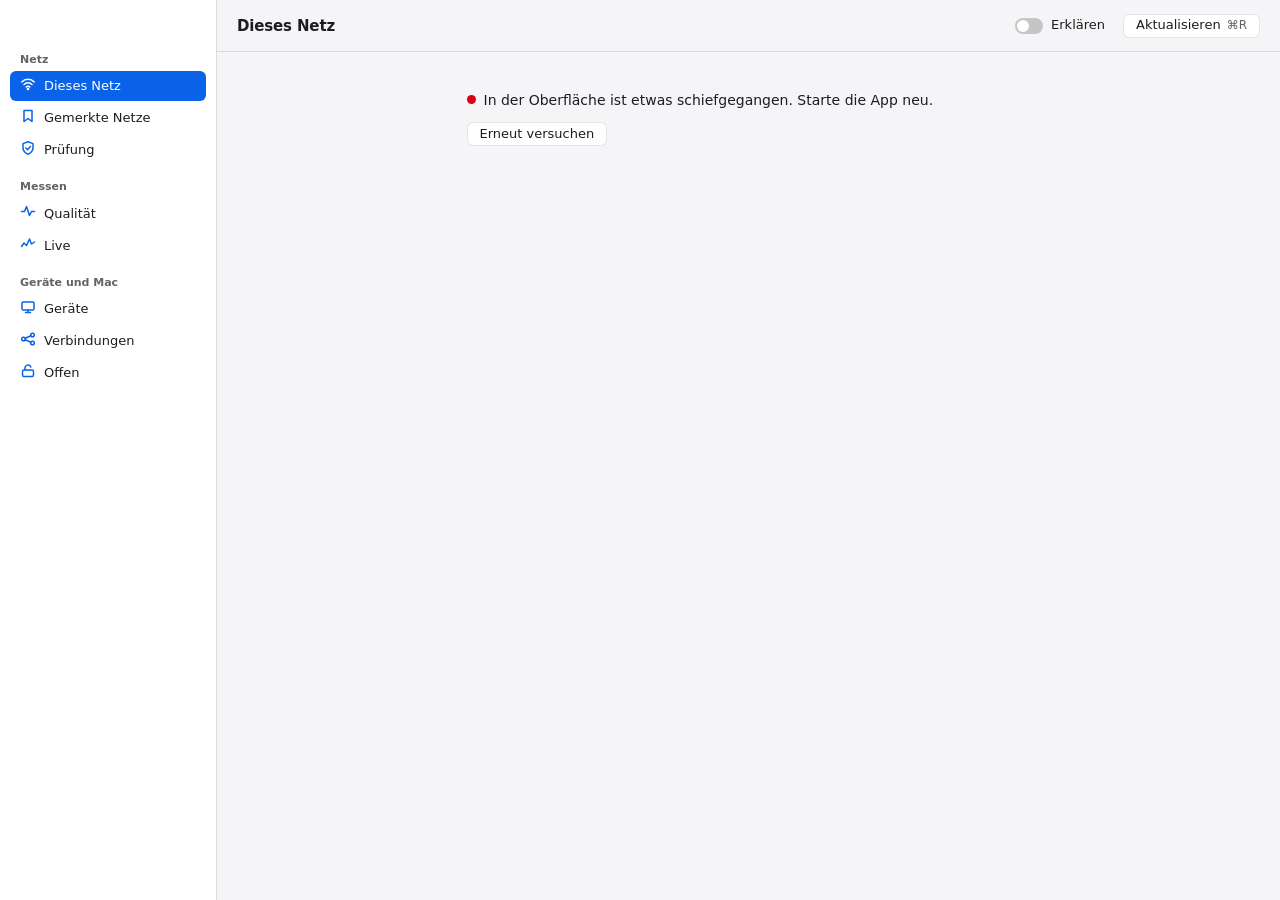
==== commit ef24b73e: "Feinschliff 2: Strichbilder für leere Zustände, Fehler mit Ausweg (#176) Acht Strichbilder aus einem" ====
--- a/app/ui/index.html
+++ b/app/ui/index.html
@@ -13,6 +13,7 @@
   <link rel="stylesheet" href="ansichten/verbindungen.css">
   <link rel="stylesheet" href="ansichten/offen.css">
   <link rel="stylesheet" href="ansichten/live.css">
+  <script defer src="bilder.js"></script>
   <script defer src="app.js"></script>
   <script defer src="ansichten/dieses-netz.js"></script>
   <script defer src="ansichten/gemerkte-netze.js"></script>
--- a/app/ui/style.css
+++ b/app/ui/style.css
@@ -201,6 +201,8 @@
 /* Meldung und leerer Zustand */
 .meldung { display: flex; gap: 8px; align-items: baseline; margin-top: 16px; font-size: 14px; line-height: 1.45; color: var(--fg); }
 .meldung .punkt { transform: translateY(-1px); }
+.fehler-karte { display: flex; flex-direction: column; align-items: flex-start; gap: 12px; }
+.fehler-karte .meldung { margin-top: 16px; }
 .meldung code { font: 0.92em ui-monospace, SFMono-Regular, Menlo, monospace; white-space: nowrap; }
 .leer-zustand {
   padding: 40px 0;
@@ -211,6 +213,12 @@
 .ansicht:has(> .leer-zustand) { display: flex; flex-direction: column; min-height: 100%; }
 .ansicht > .leer-zustand { flex: 1; justify-content: center; padding: 0 0 8vh; }
 .leer-zustand svg { width: 32px; height: 32px; }
+/* Strichbilder (ui/bilder.js): .grund trägt die Farbe der Fläche darunter, sonst gibt es im Dunkelmodus helle Flecken. */
+.leer-zustand .leer-bild svg { width: 112px; height: 112px; }
+.leer-bild .strich { fill: var(--fg2); }
+.leer-bild .grund { fill: var(--bg); }
+:is(.karte, .liste, .kachel) .leer-bild .grund { fill: var(--gruppe); }
+.leer-bild .akzent { fill: var(--accent); }
 .leer-zustand p { max-width: 340px; }
 
 @media (prefers-reduced-motion: reduce) {
--- a/app/ui/ansichten/dieses-netz.css
+++ b/app/ui/ansichten/dieses-netz.css
@@ -17,7 +17,7 @@
 [data-ansicht='dieses-netz'] .mehr .zeile { border-top: 0.5px solid var(--linie); }
 /* Stand der Messung mit „Neu messen“ */
 [data-ansicht='dieses-netz'] .stand { align-items: center; }
-[data-ansicht='dieses-netz'] .stand .label { font-size: 12px; color: var(--fg2); }
+[data-ansicht='dieses-netz'] .stand .label { font-size: 12px; color: var(--fg2); white-space: normal; flex: 1; min-width: 0; }
 /* Standortfreigabe (#35) */
 [data-ansicht='dieses-netz'] .ort-karte .zeile { display: block; }
 [data-ansicht='dieses-netz'] .ort-karte summary { cursor: pointer; }
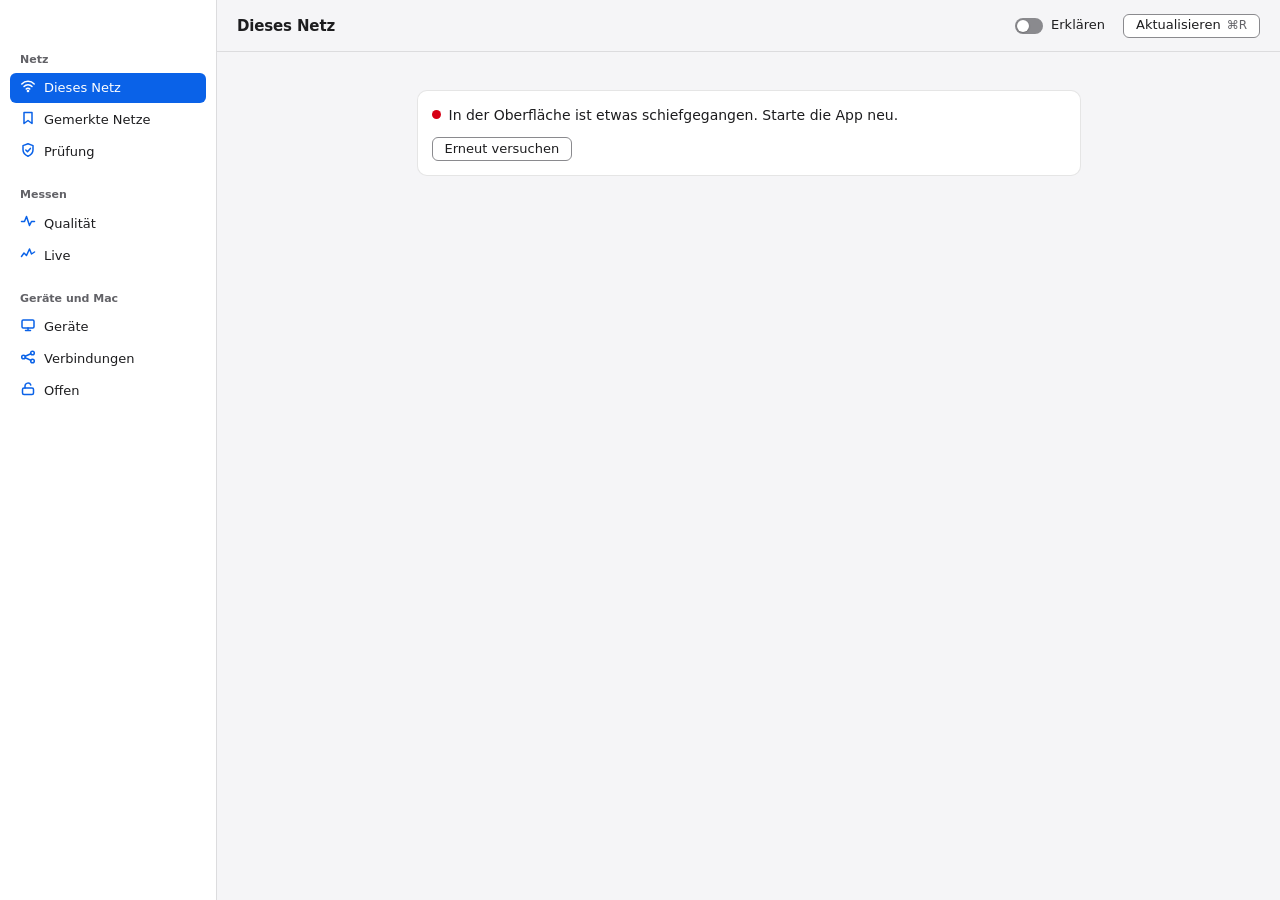
==== commit 2997edc1: "Feinschliff 3: geruest (#176) Landmarken (main, nav), Fokus nach Neuzeichnen, Fokusring und Ränder 3" ====
--- a/app/ui/index.html
+++ b/app/ui/index.html
@@ -29,7 +29,7 @@
     <div class="ziehen" data-tauri-drag-region></div>
     <div class="menue" id="menue" role="tablist" aria-orientation="vertical"></div>
   </nav>
-  <div class="inhalt">
+  <main class="inhalt">
     <header class="leiste">
       <div class="ziehen" data-tauri-drag-region></div>
       <h1 id="titel" data-tauri-drag-region></h1>
@@ -38,7 +38,7 @@
       </button>
       <button class="knopf" id="aktualisieren" title="Aktualisieren (⌘R)">Aktualisieren <span class="kbd" aria-hidden="true">⌘R</span></button>
     </header>
-    <main class="scroll" id="scroll" role="tabpanel" tabindex="-1"></main>
-  </div>
+    <div class="scroll" id="scroll" role="tabpanel" tabindex="-1" aria-labelledby="titel"></div>
+  </main>
 </body>
 </html>
--- a/app/ui/style.css
+++ b/app/ui/style.css
@@ -7,12 +7,16 @@
   --fg: #1d1d1f;
   --fg2: #626267;
   --linie: rgba(0, 0, 0, 0.1);
+  --rand: #8a8a8e;  /* Rand von Knöpfen und Feldern, Schalterspur: 3:1 gegen Seite, Gruppe und Knopf */
+  --fokus: #0a62e8;  /* Fokusring: 3:1 gegen Seite, Gruppe und Knopf */
+  --accent-lesbar: var(--accent);  /* Akzent für Symbole, Kurven und Linien, im Dunkeln aufgehellt */
   --knopf: #fff;
   --knopf-aktiv: #ececef;
   --seite-solid: #e8e8ea;
   --gruen: #1f7a36;
   --orange: #a35200;
   --rot: #d70015;
+  --rot-text: var(--rot);  /* roter Knopftext, im Dunkeln auf dem Knopfgrund 4,5:1 */
   --grau: #8e8e93;
   --accent: #0a62e8;
   --auf-accent: #fff;
@@ -30,12 +34,16 @@
     --fg: #f5f5f7;
     --fg2: #aeaeb2;
     --linie: rgba(255, 255, 255, 0.12);
+    --rand: #8e8e93;
+    --fokus: #5aa0ff;
+    --accent-lesbar: color-mix(in srgb, var(--accent) 60%, #fff);
     --knopf: #3a3a3c;
     --knopf-aktiv: #4a4a4d;
     --seite-solid: #2c2c2e;
     --gruen: #30d158;
     --orange: #ff9f0a;
     --rot: #ff6961;
+    --rot-text: #ff8a84;
     --accent: #0070f0;
   }
 }
@@ -54,10 +62,11 @@
 dd, .meldung, .wert { -webkit-user-select: text; user-select: text; }
 h1, h2, p, dl, dd, ul { margin: 0; }
 button, input, select { font: inherit; color: inherit; }
-:focus-visible {
-  outline: 3px solid color-mix(in srgb, var(--accent) 55%, transparent);
-  outline-offset: 1px;
-}
+:focus-visible { outline: 2px solid var(--fokus); outline-offset: 2px; }
+/* Überschrift und Inhaltsfeld nimmt der Fokus nach dem Neuzeichnen (app.js, zumKopf): ohne eigenen Ring. */
+.scroll:focus { outline: none; }
+/* Gekürzter Text: eine Zeile mit Auslassung. Der volle Text bleibt im DOM, VoiceOver liest ihn. */
+.kuerzen { min-width: 0; overflow: hidden; text-overflow: ellipsis; white-space: nowrap; }
 .num, .wert { font-variant-numeric: tabular-nums; }
 
 /* Seitenleiste: läuft bis ganz nach oben, Material kommt vom Fenster */
@@ -72,16 +81,20 @@
   .seite { background: var(--seite-solid); }
 }
 .ziehen { position: absolute; inset: 0 0 auto 0; height: 52px; }
-.menue { display: flex; flex-direction: column; gap: 14px; }
+.menue { display: flex; flex-direction: column; gap: 20px; }
 .abschnitt { display: flex; flex-direction: column; gap: 2px; }
-.abschnitt-titel { padding: 0 10px 2px; font-size: 11px; font-weight: 600; color: var(--fg2); }
+.abschnitt-titel { padding: 0 10px 4px; font-size: 11px; font-weight: 600; color: var(--fg2); }
 .eintrag {
   display: flex; align-items: center; gap: 8px;
   height: 30px; padding: 0 10px;
   border: 0; border-radius: 6px; background: none;
   text-align: left; width: 100%;
 }
-.eintrag svg { width: 16px; height: 16px; flex: none; color: var(--accent); }
+.eintrag svg { width: 16px; height: 16px; flex: none; color: var(--accent-lesbar); }
+.eintrag:hover:not([aria-selected="true"]) { background: color-mix(in srgb, var(--fg) 7%, transparent); }
+.eintrag:focus-visible { outline-offset: -2px; }
+.eintrag[aria-selected="true"]:focus-visible { outline-color: var(--auf-accent); }
+.inaktiv .eintrag[aria-selected="true"]:focus-visible { outline-color: var(--fokus); }
 /* Selection: system accent while the window is active, grey otherwise (html.inaktiv, set in app.js). */
 .eintrag[aria-selected="true"] { background: var(--accent); color: var(--auf-accent); }
 .eintrag[aria-selected="true"] svg { color: inherit; }
@@ -105,15 +118,16 @@
 .leiste h1 { font-size: 15px; font-weight: 600; flex: 1; min-width: 0; line-height: 24px; letter-spacing: -0.01em; white-space: nowrap; overflow: hidden; text-overflow: ellipsis; }
 .leiste > * { position: relative; }
 .leiste .ziehen { height: 100%; position: absolute; }
+.erklaeren-schalter:hover { background: color-mix(in srgb, var(--fg) 7%, transparent); }
 .erklaeren-schalter { display: flex; align-items: center; gap: 8px; height: 24px; margin-right: 6px; border: 0; background: none; padding: 0 4px; border-radius: 6px; white-space: nowrap; }
 .spur {
   width: 28px; height: 16px; border-radius: 8px; flex: none;
-  background: color-mix(in srgb, var(--fg) 22%, transparent);
+  background: var(--rand);
   position: relative; transition: background 0.15s ease-out;
 }
 .spur::after {
   content: ""; position: absolute; top: 2px; left: 2px;
-  width: 12px; height: 12px; border-radius: 50%; background: #fff;
+  width: 12px; height: 12px; border-radius: 50%; background: #fff; box-shadow: 0 0.5px 1.5px rgba(0, 0, 0, 0.35);
   transition: transform 0.15s ease-out;
 }
 [aria-checked="true"] > .spur { background: var(--accent); }
@@ -122,18 +136,22 @@
 
 .knopf {
   height: 24px; padding: 0 12px; border-radius: 6px;
-  border: 0.5px solid var(--linie); background: var(--knopf);
+  border: 1px solid var(--rand); background: var(--knopf);
   display: inline-flex; align-items: center; gap: 6px;
 }
 .knopf[hidden] { display: none; }
-.knopf:active { background: var(--knopf-aktiv); }
+/* Der Kopf bleibt stehen, wenn eine Ansicht ⌘R selbst belegt: Schalter und Titel wandern nicht. */
+#aktualisieren[hidden] { display: inline-flex; visibility: hidden; }
+.knopf:hover:not(:disabled) { background: color-mix(in srgb, var(--knopf) 92%, var(--fg)); }
+.knopf:active:not(:disabled) { background: var(--knopf-aktiv); }
 .knopf.haupt { background: var(--accent); color: var(--auf-accent); border-color: transparent; }
-.knopf.haupt:active { filter: brightness(0.88); }
+.knopf.haupt:hover:not(:disabled) { background: var(--accent); filter: brightness(1.08); }
+.knopf.haupt:active:not(:disabled) { background: var(--accent); filter: brightness(0.88); }
 .knopf:disabled { opacity: 0.5; }
 .knopf .kbd { color: var(--fg2); font-size: 12px; }
 
 .scroll { flex: 1; overflow-y: auto; }
-.ansicht { max-width: 620px; margin: 0 auto; padding: 22px 28px 40px; }
+.ansicht { max-width: 720px; margin: 0 auto; padding: 22px 28px 40px; }
 .ansicht.neu { animation: rein 0.18s ease-out; }
 @keyframes rein { from { opacity: 0; transform: translateY(4px); } }
 
@@ -144,11 +162,11 @@
 .punkt.gruen { background: var(--gruen); }
 .punkt.orange { background: var(--orange); }
 .punkt.rot { background: var(--rot); }
-.aktion { margin-top: 14px; }
+.aktion { margin-top: 16px; }
 
 /* Gruppen wie in den Systemeinstellungen */
-.gruppe { margin-top: 22px; }
-.gruppe > h3 { margin: 0 0 6px 14px; font-size: 12px; font-weight: 600; color: var(--fg2); }
+.gruppe { margin-top: 24px; }
+.gruppe > h3 { margin: 0 0 8px 14px; font-size: 12px; font-weight: 600; color: var(--fg2); }
 .liste { background: var(--gruppe); border-radius: 10px; border: 0.5px solid var(--linie); }
 .zeile { display: flex; flex-wrap: wrap; align-items: baseline; gap: 2px 16px; margin: 0 14px; padding: 8px 0; }
 .zeile + .zeile { border-top: 0.5px solid var(--linie); }
@@ -157,15 +175,16 @@
 .wert.leer { color: var(--fg2); }
 .erklaerung { display: none; flex-basis: 100%; font-size: 12px; color: var(--fg2); line-height: 1.4; }
 .erklaeren .erklaerung { display: block; }
-.fuss { margin: 6px 14px 0; font-size: 12px; color: var(--fg2); }
+.fuss { margin: 8px 14px 0; font-size: 12px; color: var(--fg2); }
 
 /* Auswahl- und Textfelder sehen aus wie ein .knopf; Formulare in Listen überschreiben das unten. */
 select, input[type="text"], input[type="password"] {
   height: 24px; padding: 0 8px; border-radius: 6px;
-  border: 0.5px solid var(--linie); background: var(--knopf); color: var(--fg);
-}
+  border: 1px solid var(--rand); background: var(--knopf); color: var(--fg);
+}
+select:focus-visible, input[type="text"]:focus-visible, input[type="password"]:focus-visible { outline-offset: 0; border-color: var(--fokus); }
 input[type="text"], input[type="password"] { -webkit-user-select: text; user-select: text; }
-input[type="text"]::placeholder, input[type="password"]::placeholder { color: var(--fg2); }
+input[type="text"]::placeholder, input[type="password"]::placeholder { color: var(--fg2); opacity: 1; }
 select:disabled, input[type="text"]:disabled, input[type="password"]:disabled { opacity: 0.5; }
 
 /* Formular */
@@ -189,7 +208,7 @@
 .bestaetigung { flex-basis: 100%; display: flex; align-items: center; gap: 8px; flex-wrap: wrap; }
 .bestaetigung { padding: 2px 0; }
 .bestaetigung p { flex: 1; min-width: 200px; font-size: 12px; color: var(--fg2); }
-.knopf.gefahr { color: var(--rot); }
+.knopf.gefahr { color: var(--rot-text); }
 
 /* „Woher?“ (Netz.woher): Aktion der Zeile, das Feld öffnet sich darunter. Die Textfarbe hält 4,5:1 auch im dunklen Modus. */
 .woher-knopf { border: 0; background: none; color: color-mix(in srgb, var(--accent) 65%, var(--fg)); font-size: 12px; padding: 3px 6px; margin: 0 -6px 0 0; border-radius: 5px; }
@@ -201,8 +220,8 @@
 /* Meldung und leerer Zustand */
 .meldung { display: flex; gap: 8px; align-items: baseline; margin-top: 16px; font-size: 14px; line-height: 1.45; color: var(--fg); }
 .meldung .punkt { transform: translateY(-1px); }
-.fehler-karte { display: flex; flex-direction: column; align-items: flex-start; gap: 12px; }
-.fehler-karte .meldung { margin-top: 16px; }
+.fehler-karte { display: flex; flex-direction: column; align-items: flex-start; gap: 12px; margin-top: 16px; padding: 14px; background: var(--gruppe); border: 0.5px solid var(--linie); border-radius: 10px; }
+.fehler-karte .meldung { margin-top: 0; }
 .meldung code { font: 0.92em ui-monospace, SFMono-Regular, Menlo, monospace; white-space: nowrap; }
 .leer-zustand {
   padding: 40px 0;
@@ -222,7 +241,7 @@
 .leer-zustand p { max-width: 340px; }
 
 @media (prefers-reduced-motion: reduce) {
-  *, *::before, *::after { animation: none !important; transition: none !important; }
+  *, *::before, *::after { animation: none !important; transition: none !important; scroll-behavior: auto !important; }
 }
 .formular .liste { padding: 8px 0; }
 .formular .zeile { padding: 12px 0; }
--- a/app/ui/ansichten/dieses-netz.css
+++ b/app/ui/ansichten/dieses-netz.css
@@ -2,23 +2,39 @@
 /* Kopf: Netzname und Status sind die erste Aussage der Ansicht. */
 [data-ansicht='dieses-netz'] .kopf h2 { font-size: 30px; letter-spacing: -0.025em; line-height: 1.1; }
 [data-ansicht='dieses-netz'] .status { flex-wrap: wrap; gap: 2px 8px; margin-top: 8px; font-size: 15px; }
+[data-ansicht='dieses-netz'] .status + .status { margin-top: 4px; }
 [data-ansicht='dieses-netz'] .status-wort { color: var(--fg); font-weight: 500; }
-[data-ansicht='dieses-netz'] .status-rest { color: var(--fg2); font-size: 13px; }
+[data-ansicht='dieses-netz'] .status-rest { color: var(--fg2); font-weight: 400; }
 /* Farbe nur für eine Bewertung. Gemischt mit der Schriftfarbe, damit sie 4,5:1 hält (hell wie dunkel). */
 [data-ansicht='dieses-netz'] .wert.gut { color: color-mix(in srgb, var(--gruen) 80%, var(--fg)); }
 [data-ansicht='dieses-netz'] .wert.mittel { color: color-mix(in srgb, var(--orange) 80%, var(--fg)); }
 [data-ansicht='dieses-netz'] .wert.schlecht { color: color-mix(in srgb, var(--rot) 80%, var(--fg)); }
 /* Mehrere Werte untereinander */
 [data-ansicht='dieses-netz'] .wert.stapel { white-space: pre-line; }
-/* Aufklappen für seltene Werte */
-[data-ansicht='dieses-netz'] .mehr { margin-top: 8px; background: var(--gruppe); border: 0.5px solid var(--linie); border-radius: 10px; }
+/* Aufklappen für seltene Werte: letzte Zeile der Gruppe, keine eigene Karte. */
+[data-ansicht='dieses-netz'] .gruppe:has(> .mehr) > .liste { border-bottom: 0; border-radius: 10px 10px 0 0; }
+[data-ansicht='dieses-netz'] .mehr { background: var(--gruppe); border: 0.5px solid var(--linie); border-radius: 0 0 10px 10px; }
 [data-ansicht='dieses-netz'] .mehr summary { padding: 8px 14px; cursor: pointer; color: var(--fg2); }
 [data-ansicht='dieses-netz'] .mehr dl { margin: 0; }
 [data-ansicht='dieses-netz'] .mehr .zeile { border-top: 0.5px solid var(--linie); }
+/* Unbekanntes Netz: Strichbild, ein Satz, die Hauptaktion. */
+[data-ansicht='dieses-netz'] .neues-netz { margin-top: 8px; }
+[data-ansicht='dieses-netz'] .neues-netz .leer-zustand { padding: 16px 0 0; gap: 8px; }
+[data-ansicht='dieses-netz'] .neues-netz .leer-bild svg { width: 96px; height: 96px; }
+[data-ansicht='dieses-netz'] .neues-netz .aktion { margin-top: 16px; display: flex; justify-content: center; }
+[data-ansicht='dieses-netz'] .neues-netz .formular { width: 100%; }
+/* Knöpfe gehören in ihre Karte: eigene Zeile am Fuß, rechtsbündig. */
+[data-ansicht='dieses-netz'] .aktionszeile { display: flex; flex-direction: column; align-items: flex-end; gap: 8px; padding: 10px 0; }
+[data-ansicht='dieses-netz'] .aktionszeile .fuss { margin: 0; }
+/* Neuer Messwert: die Gruppe blendet kurz ein. */
+[data-ansicht='dieses-netz'] .frisch { animation: rein 0.18s ease-out; }
+/* Keine Waisen in Sätzen */
+[data-ansicht='dieses-netz'] :is(.meldung, .fuss, .hilfe, .ort-status, .stand .label) { text-wrap: pretty; }
 /* Stand der Messung mit „Neu messen“ */
 [data-ansicht='dieses-netz'] .stand { align-items: center; }
 [data-ansicht='dieses-netz'] .stand .label { font-size: 12px; color: var(--fg2); white-space: normal; flex: 1; min-width: 0; }
 /* Standortfreigabe (#35) */
 [data-ansicht='dieses-netz'] .ort-karte .zeile { display: block; }
-[data-ansicht='dieses-netz'] .ort-karte summary { cursor: pointer; }
+[data-ansicht='dieses-netz'] .ort-karte summary { cursor: pointer; color: var(--fg2); }
+[data-ansicht='dieses-netz'] .ort-karte .zeile.aktionszeile { display: flex; }
 [data-ansicht='dieses-netz'] .ort-karte .ort-status { margin: 0; }
--- a/app/ui/ansichten/gemerkte-netze.css
+++ b/app/ui/ansichten/gemerkte-netze.css
@@ -1,22 +1,38 @@
 /* Styles for the view „gemerkte-netze“ only. */
-[data-ansicht='gemerkte-netze'] .netz-zeile { padding: 12px 0; gap: 4px 0; }
+[data-ansicht='gemerkte-netze'] .netz-zeile { padding: 16px 0; gap: 8px 0; }
 [data-ansicht='gemerkte-netze'] .kopf-zeile { flex-basis: 100%; display: flex; align-items: center; gap: 8px; }
 [data-ansicht='gemerkte-netze'] .name-ort { flex: 1; min-width: 0; min-height: 30px; display: flex; align-items: center; gap: 4px 12px; flex-wrap: wrap; }
-[data-ansicht='gemerkte-netze'] .netz-name { font-size: 15px; font-weight: 600; letter-spacing: -0.01em; overflow-wrap: anywhere; }
-[data-ansicht='gemerkte-netze'] .hier { display: inline-flex; align-items: center; gap: 6px; font-size: 12px; color: var(--fg2); }
-[data-ansicht='gemerkte-netze'] .meta { flex-basis: 100%; display: flex; flex-wrap: wrap; gap: 0 16px; }
-[data-ansicht='gemerkte-netze'] .netz-zeile > .fein { flex-basis: 100%; }
+[data-ansicht='gemerkte-netze'] .netz-name { margin: 0; font-size: 15px; font-weight: 600; letter-spacing: -0.01em; overflow-wrap: anywhere; }
+[data-ansicht='gemerkte-netze'] .hier { display: inline-flex; align-items: center; gap: 6px; font-size: 12px; color: var(--fg); }
+[data-ansicht='gemerkte-netze'] .felder { flex-basis: 100%; display: grid; grid-template-columns: repeat(auto-fill, minmax(104px, 1fr)); gap: 8px 16px; }
+[data-ansicht='gemerkte-netze'] .feld { display: flex; flex-direction: column; gap: 2px; min-width: 0; }
+[data-ansicht='gemerkte-netze'] .fl { font-size: 12px; color: var(--fg2); }
+[data-ansicht='gemerkte-netze'] .fw { font-size: 13px; display: flex; align-items: center; gap: 6px; overflow-wrap: anywhere; }
+[data-ansicht='gemerkte-netze'] .fw .punkt { width: 8px; height: 8px; }
 [data-ansicht='gemerkte-netze'] .netz-zeile .umbenennen { flex: 1; width: 100%; }
-[data-ansicht='gemerkte-netze'] .meins-zeile { flex-basis: 100%; margin-top: 4px; }
+[data-ansicht='gemerkte-netze'] .meins-zeile { flex-basis: 100%; margin-top: 0; }
 [data-ansicht='gemerkte-netze'] .meins-zeile .erklaeren-schalter { padding-left: 0; }
 [data-ansicht='gemerkte-netze'] .zeilenfehler { flex-basis: 100%; }
 [data-ansicht='gemerkte-netze'] .zeilenfehler .meldung { margin-top: 2px; font-size: 12px; }
 [data-ansicht='gemerkte-netze'] .zeilenfehler .rueckmeldung { margin-top: 2px; }
-[data-ansicht='gemerkte-netze'] .autostart { margin-bottom: 16px; }
-[data-ansicht='gemerkte-netze'] .autostart .fein { margin: 6px 4px 0; }
+[data-ansicht='gemerkte-netze'] .autostart { background: var(--gruppe); border: 0.5px solid var(--linie); border-radius: 10px; padding: 14px; }
+[data-ansicht='gemerkte-netze'] .autostart .erklaeren-schalter { padding-left: 0; margin-right: 0; }
+[data-ansicht='gemerkte-netze'] .autostart .fein { margin: 8px 0 0; font-size: 12px; color: var(--fg2); }
 [data-ansicht='gemerkte-netze'] .fuss { text-wrap: pretty; }
 /* The error sits right under the header (and the field), not at the bottom of the row. */
 [data-ansicht='gemerkte-netze'] .netz-zeile > * { order: 2; }
 [data-ansicht='gemerkte-netze'] .netz-zeile > .kopf-zeile { order: 0; }
 [data-ansicht='gemerkte-netze'] .netz-zeile > .zeilenfehler { order: 1; }
-[data-ansicht='gemerkte-netze'] .bearbeiten .kopf-zeile .knopf { display: none; }
+[data-ansicht='gemerkte-netze'] .bearbeiten .kopf-zeile .umbenennen-knopf, [data-ansicht='gemerkte-netze'] .bearbeiten .kopf-zeile .gefahr { display: none; }
+[data-ansicht='gemerkte-netze'] .bearbeiten .name-ort { flex-basis: 160px; }
+[data-ansicht='gemerkte-netze'] .gruppe > h2 { margin: 0 0 8px 14px; font-size: 12px; font-weight: 600; color: var(--fg2); }
+[data-ansicht='gemerkte-netze'] dt, [data-ansicht='gemerkte-netze'] dd { margin: 0; }
+[data-ansicht='gemerkte-netze'] .leer-zustand p:focus { outline: none; }
+[data-ansicht='gemerkte-netze'] .fw.leer { color: var(--fg2); }
+[data-ansicht='gemerkte-netze'] .autostart .fein { text-wrap: balance; }
+[data-ansicht='gemerkte-netze'] .felder > .feld:only-child { grid-column: 1 / -1; }
+/* Kontrast 3:1 (WCAG 1.4.11), in dieser Ansicht gerechnet: Feldrand, Schalterspur aus, Fokusring. */
+[data-ansicht='gemerkte-netze'] .netz-zeile .umbenennen { border-color: color-mix(in srgb, var(--fg) 55%, transparent); }
+[data-ansicht='gemerkte-netze'] .netz-zeile .umbenennen[aria-invalid='true'] { border-color: var(--rot); }
+[data-ansicht='gemerkte-netze'] [aria-checked='false'] > .spur { background: color-mix(in srgb, var(--fg) 55%, transparent); }
+[data-ansicht='gemerkte-netze'] :focus-visible { outline-color: var(--accent-lesbar); }
--- a/app/ui/ansichten/pruefung.css
+++ b/app/ui/ansichten/pruefung.css
@@ -1,14 +1,29 @@
 /* Styles for the view „pruefung“ only. */
-[data-ansicht='pruefung'] .wert .alt { display: flex; align-items: center; justify-content: flex-end; gap: 6px; font-size: 12px; color: var(--fg); }
-[data-ansicht='pruefung'] .wert.klasse { display: flex; align-items: center; justify-content: flex-end; gap: 7px; flex: 1; color: var(--fg); }
+[data-ansicht='pruefung'] .aktion { margin-top: 16px; }
+[data-ansicht='pruefung'] .aktion[hidden] { display: none; }
+[data-ansicht='pruefung'] .aktion.mitte { display: flex; justify-content: center; gap: 8px; margin-top: 0; }
+[data-ansicht='pruefung'] .leer-zustand { padding: 32px 0 16px; }
+[data-ansicht='pruefung'] .gruppe { margin-top: 24px; }
+[data-ansicht='pruefung'] .wert .alt { display: flex; align-items: center; justify-content: flex-end; gap: 6px; font-size: 12px; color: var(--fg2); }
+[data-ansicht='pruefung'] .wert.klasse { display: flex; align-items: center; justify-content: flex-end; gap: 8px; flex: 1; color: var(--fg); }
+[data-ansicht='pruefung'] .wert.klasse .wort { min-width: 4.5em; text-align: left; } /* dots of all rows stand in one column */
 [data-ansicht='pruefung'] .label.thema { flex: 1; font-weight: 500; }
-[data-ansicht='pruefung'] .urteil { display: flex; gap: 10px; align-items: baseline; margin-top: 12px; padding: 12px 14px; border: 1.5px solid var(--rot); border-radius: 10px; background: var(--gruppe); }
+[data-ansicht='pruefung'] .zeile .wert.text { text-align: left; flex-basis: 100%; color: var(--fg); }
+/* Verdict and portal hint share one card: 10 px radius, 12/14 padding like the rows, severity as border and word. */
+[data-ansicht='pruefung'] :is(.urteil, .portal-hinweis) { margin-top: 12px; padding: 12px 14px; border: 1.5px solid var(--grau); border-radius: 10px; background: var(--gruppe); }
+[data-ansicht='pruefung'] .urteil.rot { border-color: var(--rot); }
+[data-ansicht='pruefung'] .urteil.orange, [data-ansicht='pruefung'] .portal-hinweis { border-color: var(--orange); }
+[data-ansicht='pruefung'] .urteil.gruen { border-color: var(--gruen); }
+[data-ansicht='pruefung'] .urteil strong, [data-ansicht='pruefung'] .portal-hinweis h2 { display: flex; align-items: center; gap: 8px; margin: 0; font-size: 17px; font-weight: 600; line-height: 1.3; }
 [data-ansicht='pruefung'] .urteil .punkt { width: 10px; height: 10px; }
-[data-ansicht='pruefung'] .urteil strong { display: block; color: var(--rot); font-size: 17px; font-weight: 600; }
-[data-ansicht='pruefung'] .urteil p { margin-top: 2px; }
-[data-ansicht='pruefung'] .zeile .wert.text { text-align: left; flex-basis: 100%; }
+[data-ansicht='pruefung'] .urteil.rot strong { color: var(--rot); }
+[data-ansicht='pruefung'] .urteil.orange strong, [data-ansicht='pruefung'] .portal-hinweis h2 { color: var(--orange); }
+[data-ansicht='pruefung'] .urteil.gruen strong { color: var(--gruen); }
+[data-ansicht='pruefung'] .urteil p { margin: 4px 0 0 18px; }
 [data-ansicht='pruefung'] .knopf.haupt .kbd { color: inherit; opacity: 0.85; }
-[data-ansicht='pruefung'] .portal-hinweis { margin: 14px 0 22px; padding: 12px 14px; border: 1px solid var(--orange); border-radius: 10px; background: var(--gruppe); }
-[data-ansicht='pruefung'] .portal-hinweis h3 { margin: 0 0 4px; color: var(--orange); font-size: 15px; }
-[data-ansicht='pruefung'] .portal-hinweis p { margin: 0 0 10px; }
-[data-ansicht='pruefung'] .portal-hinweis .erklaerung { margin: 10px 0 0; }
+[data-ansicht='pruefung'] .portal-hinweis { margin: 0 0 24px; }
+[data-ansicht='pruefung'] .portal-hinweis p { margin: 4px 0 12px; }
+[data-ansicht='pruefung'] .portal-hinweis .erklaerung { margin: 12px 0 0; }
+[data-ansicht='pruefung'] .nur-vo { position: absolute; width: 1px; height: 1px; overflow: hidden; clip-path: inset(50%); white-space: nowrap; }
+[data-ansicht='pruefung'] h2:focus { outline: none; } /* focus lands here by script only, the next Tab leaves it */
+[data-ansicht='pruefung'] .knopf[aria-disabled='true'] { opacity: 0.5; cursor: default; }
--- a/app/ui/ansichten/qualitaet.css
+++ b/app/ui/ansichten/qualitaet.css
@@ -1,118 +1,144 @@
 /* Styles for the view „qualitaet“ only. */
-[data-ansicht='qualitaet'] .werkzeuge { display: flex; align-items: center; gap: 12px; margin-top: 14px; }
+/* Raster: 8-px-Schritte. Karten innen 16 px, Abstand Gruppe zu Gruppe 24 px, Titel zur Karte 8 px. */
+[data-ansicht='qualitaet'] .gruppe { margin-top: 24px; }
+[data-ansicht='qualitaet'] .gruppe > h3 { margin: 0 0 8px 16px; }
+[data-ansicht='qualitaet'] .gruppe > .karte, [data-ansicht='qualitaet'] .gruppe .karte { margin-top: 0; padding: 16px; }
+[data-ansicht='qualitaet'] .gruppe > .fuss { margin: 8px 16px 0; }
+[data-ansicht='qualitaet'] .karte .fuss { margin: 8px 0 0; }
+[data-ansicht='qualitaet'] .karte .fuss:first-child { margin-top: 0; }
+[data-ansicht='qualitaet'] .karte .erklaerung { margin-top: 8px; }
+[data-ansicht='qualitaet'] .kopf + .status { margin-top: 6px; }
+/* Gruppen in Karten sind keine zweite Karte: Titel klein, Zeilen bündig zum Karteninhalt */
+[data-ansicht='qualitaet'] .karte .gruppe { margin-top: 16px; }
+[data-ansicht='qualitaet'] .karte .gruppe > h3 { margin-left: 0; }
+[data-ansicht='qualitaet'] .karte .liste { background: none; border: 0; border-radius: 0; }
+[data-ansicht='qualitaet'] .karte .zeile { margin: 0; }
+[data-ansicht='qualitaet'] .karte .status { margin-top: 0; margin-bottom: 8px; font-size: 13px; }
+[data-ansicht='qualitaet'] .karte .meldung { margin-top: 8px; }
+[data-ansicht='qualitaet'] .karte .fehler-karte .meldung { margin-top: 0; }
+[data-ansicht='qualitaet'] > .fehler-karte { margin-top: 16px; }
+[data-ansicht='qualitaet'] > .fehler-karte .meldung { margin-top: 0; }
+[data-ansicht='qualitaet'] .werkzeuge { display: flex; align-items: center; gap: 8px; margin-top: 16px; }
 [data-ansicht='qualitaet'] .werkzeuge .erklaeren-schalter { margin-right: auto; padding-left: 0; }
-[data-ansicht='qualitaet'] .karte .leer-zustand { min-height: 0; padding: 20px 0; }
+[data-ansicht='qualitaet'] .karte .leer-zustand { min-height: 0; padding: 16px 0; }
 [data-ansicht='qualitaet'] .kurve { display: block; width: 100%; height: auto; }
-[data-ansicht='qualitaet'] .kurve .gitter { stroke: var(--linie); stroke-width: 1; }
-[data-ansicht='qualitaet'] .kurve .achse { fill: var(--fg2); font-size: 11px; }
-[data-ansicht='qualitaet'] .kurve .linie { fill: none; stroke-width: 2; stroke-linecap: round; stroke-linejoin: round; }
-[data-ansicht='qualitaet'] .kurve .verlust { stroke-width: 2; stroke-linecap: round; }
-[data-ansicht='qualitaet'] .legende { display: flex; flex-wrap: wrap; justify-content: flex-start; gap: 4px 18px; margin: 10px 0 4px 4px; padding: 0; list-style: none; color: var(--fg2); font-size: 12px; }
+[data-ansicht='qualitaet'] .kurve .gitter, [data-ansicht='qualitaet'] .wlan-kurve .gitter { stroke: color-mix(in srgb, var(--fg) 12%, transparent); stroke-width: 1; }
+[data-ansicht='qualitaet'] .kurve .gitter.senkrecht, [data-ansicht='qualitaet'] .wlan-kurve .gitter.senkrecht { stroke: color-mix(in srgb, var(--fg) 6%, transparent); }
+[data-ansicht='qualitaet'] .kurve .gitter.basis, [data-ansicht='qualitaet'] .wlan-kurve .gitter.basis { stroke: color-mix(in srgb, var(--fg) 30%, transparent); }
+[data-ansicht='qualitaet'] .kurve .achse, [data-ansicht='qualitaet'] .wlan-kurve .achse { fill: var(--fg2); font-size: 11px; font-variant-numeric: tabular-nums; }
+[data-ansicht='qualitaet'] .wlan-kurve .achse.signal { fill: var(--accent-lesbar); }
+[data-ansicht='qualitaet'] .wlan-kurve .achse.rate { fill: color-mix(in srgb, var(--gruen) 70%, var(--fg)); }
+[data-ansicht='qualitaet'] .kurve .linie { fill: none; stroke-width: 2.25; stroke-linecap: round; stroke-linejoin: round; }
+[data-ansicht='qualitaet'] .kurve .verlust { stroke-width: 2.5; stroke-linecap: round; }
+[data-ansicht='qualitaet'] .legende { display: flex; flex-wrap: wrap; justify-content: flex-start; gap: 4px 16px; margin: 8px 0 0; padding: 0; list-style: none; color: var(--fg2); font-size: 12px; }
 [data-ansicht='qualitaet'] .legende li { display: flex; align-items: center; gap: 6px; }
 [data-ansicht='qualitaet'] .legende .muster { width: 28px; height: 8px; }
 
 /* „Wo hakt es?“ */
-[data-ansicht='qualitaet'] .diagnose { display: flex; flex-direction: column; align-items: flex-start; gap: 10px; padding: 12px; margin-top: 6px; }
+[data-ansicht='qualitaet'] .diagnose { display: flex; flex-direction: column; align-items: flex-start; gap: 12px; }
 [data-ansicht='qualitaet'] .diagnose > .fuss { margin: 0; }
 [data-ansicht='qualitaet'] .diagnose > div { width: 100%; }
-[data-ansicht='qualitaet'] .diagnose-ziele, [data-ansicht='qualitaet'] .diagnose-gruende { margin: 10px 0 0; padding: 0; list-style: none; }
+[data-ansicht='qualitaet'] .diagnose-ziele, [data-ansicht='qualitaet'] .diagnose-gruende { margin: 8px 0 0; padding: 0; list-style: none; }
 [data-ansicht='qualitaet'] .diagnose-ziele li { display: flex; align-items: center; gap: 8px; padding: 4px 0; }
-[data-ansicht='qualitaet'] .diagnose-ziele .diagnose-name { min-width: 200px; }
+[data-ansicht='qualitaet'] .diagnose-urteil { font-size: 15px; }
+[data-ansicht='qualitaet'] .diagnose-ziele .diagnose-name { min-width: 200px; font-weight: 500; }
 [data-ansicht='qualitaet'] .diagnose-ziele .diagnose-wert { color: var(--fg2); font-variant-numeric: tabular-nums; }
-[data-ansicht='qualitaet'] .diagnose-urteil { display: flex; align-items: center; gap: 8px; margin: 12px 0 0; }
+[data-ansicht='qualitaet'] .diagnose-urteil { display: flex; align-items: center; gap: 8px; margin: 16px 0 0; }
 [data-ansicht='qualitaet'] .diagnose-gruende li { margin-top: 4px; color: var(--fg2); }
-[data-ansicht='qualitaet'] .diagnose-hinweis { margin: 10px 0 0; color: var(--fg2); font-size: 12px; }
+[data-ansicht='qualitaet'] .diagnose-hinweis { margin: 8px 0 0; color: var(--fg2); font-size: 12px; }
 
 /* Karte „Weg zum Ziel“ */
-[data-ansicht='qualitaet'] .weg-karte .karte { margin-top: 6px; }
-[data-ansicht='qualitaet'] .weg .werkzeuge { margin-top: 0; }
+[data-ansicht='qualitaet'] .weg .werkzeuge, [data-ansicht='qualitaet'] .mtu .werkzeuge { margin-top: 0; }
 [data-ansicht='qualitaet'] .ziel-feld { flex: 1; min-width: 0; }
 [data-ansicht='qualitaet'] .weg .fortschritt progress { vertical-align: middle; width: 80px; }
-[data-ansicht='qualitaet'] .hops { margin: 10px 0 0; padding: 0; list-style: none; }
-[data-ansicht='qualitaet'] .hop { display: grid; grid-template-columns: 24px minmax(0, 1fr) 90px 70px 100px; align-items: center; gap: 8px; padding: 5px 0; border-top: 0.5px solid var(--linie); font-size: 13px; }
+[data-ansicht='qualitaet'] .hops { margin: 16px 0 0; padding: 0; list-style: none; }
+[data-ansicht='qualitaet'] .hop { display: grid; grid-template-columns: 24px minmax(0, 1fr) 80px 64px 96px; align-items: center; gap: 8px; padding: 8px 0; border-top: 0.5px solid var(--linie); font-size: 13px; }
 [data-ansicht='qualitaet'] .hop .ttl, [data-ansicht='qualitaet'] .hop .zahl { color: var(--fg2); font-variant-numeric: tabular-nums; }
 [data-ansicht='qualitaet'] .hop .zahl { text-align: right; }
+[data-ansicht='qualitaet'] .hop .zahl.verlust.hat { color: var(--fg); font-weight: 600; }
+[data-ansicht='qualitaet'] .hop .ttl { text-align: right; }
 [data-ansicht='qualitaet'] .hop .adresse { overflow: hidden; text-overflow: ellipsis; white-space: nowrap; }
 [data-ansicht='qualitaet'] .hop.stumm .adresse { color: var(--fg2); }
 [data-ansicht='qualitaet'] .hop .balken { height: 6px; border-radius: 3px; background: var(--linie); overflow: hidden; }
 [data-ansicht='qualitaet'] .hop .balken span { display: block; height: 100%; background: var(--accent); }
 [data-ansicht='qualitaet'] .hop.ende-verlust .adresse, [data-ansicht='qualitaet'] .hop.ende-verlust .zahl.verlust { color: var(--rot); font-weight: 600; }
 [data-ansicht='qualitaet'] .hop.ende-verlust .balken span { background: var(--rot); }
-[data-ansicht='qualitaet'] .weg .erklaerung { margin: 8px 0 0; }
 [data-ansicht='qualitaet'] .diagnose-verlauf { margin: 8px 0 0; font-weight: 600; }
 
 /* Karte „WLAN-Verlauf“ (#36) */
-[data-ansicht='qualitaet'] .wlan-karte .karte { margin-top: 6px; }
 [data-ansicht='qualitaet'] .wlan-kurve { display: block; width: 100%; height: auto; }
-[data-ansicht='qualitaet'] .wlan-kurve .gitter { stroke: var(--linie); stroke-width: 1; }
-[data-ansicht='qualitaet'] .wlan-kurve .achse { fill: var(--fg2); font-size: 11px; }
 [data-ansicht='qualitaet'] .wlan-kurve .linie { fill: none; stroke-width: 2; stroke-linecap: round; stroke-linejoin: round; }
 [data-ansicht='qualitaet'] .wlan-kurve .marke-linie { stroke-width: 1; stroke-dasharray: 2 3; opacity: 0.6; }
 [data-ansicht='qualitaet'] .wlan-kurve .marke path { stroke-width: 2; stroke-linecap: round; stroke-linejoin: round; }
-[data-ansicht='qualitaet'] .wlan-karte .legende { margin: 6px 0 10px; }
-[data-ansicht='qualitaet'] .wlan-vergleich { margin: 8px 0 0; font-weight: 600; }
+[data-ansicht='qualitaet'] .wlan-karte .legende { margin: 8px 0 0; }
+[data-ansicht='qualitaet'] .wlan-vergleich { margin: 16px 0 0; font-weight: 600; }
 [data-ansicht='qualitaet'] .wlan-karte .legende .zeichen { width: 14px; height: 14px; }
-[data-ansicht='qualitaet'] .wlan-karte .karte > div { padding-bottom: 6px; }
 
 /* Karte „Paketgröße“ (#47) */
-[data-ansicht='qualitaet'] .mtu-karte .karte { margin-top: 6px; }
-[data-ansicht='qualitaet'] .mtu .erklaerung { margin: 8px 0 0; }
-[data-ansicht='qualitaet'] .mtu-satz { margin: 8px 0 0; font-weight: 600; }
+[data-ansicht='qualitaet'] .mtu-satz { margin: 16px 0 0; font-weight: 600; }
 /* Karte „IPv6“ */
-[data-ansicht='qualitaet'] .ipv6-karte { display: flex; flex-direction: column; align-items: flex-start; gap: 10px; padding: 12px; }
+[data-ansicht='qualitaet'] .ipv6-karte { display: flex; flex-direction: column; align-items: flex-start; gap: 12px; }
 [data-ansicht='qualitaet'] .ipv6-karte > div { width: 100%; }
 [data-ansicht='qualitaet'] .ipv6-tabelle { width: 100%; border-collapse: collapse; font-size: 13px; }
 [data-ansicht='qualitaet'] .ipv6-tabelle th { text-align: left; color: var(--fg2); font-weight: 500; }
-[data-ansicht='qualitaet'] .ipv6-tabelle th, [data-ansicht='qualitaet'] .ipv6-tabelle td { padding: 4px 8px 4px 0; border-top: 0.5px solid var(--linie); font-variant-numeric: tabular-nums; }
-[data-ansicht='qualitaet'] .ipv6-satz { margin: 4px 0 0; color: var(--fg2); }
+[data-ansicht='qualitaet'] .ipv6-tabelle th, [data-ansicht='qualitaet'] .ipv6-tabelle td { padding: 8px 8px 8px 0; border-top: 0.5px solid var(--linie); font-variant-numeric: tabular-nums; }
+[data-ansicht='qualitaet'] .ipv6-satz { margin: 8px 0 0; color: var(--fg2); }
 /* Karte „Funkumfeld“ (#55) */
-[data-ansicht='qualitaet'] .umfeld-karte .karte { margin-top: 6px; padding: 12px; }
-[data-ansicht='qualitaet'] .umfeld-hinweis { margin: 0 0 10px; color: var(--fg2); }
-[data-ansicht='qualitaet'] .umfeld-summe { margin: 12px 0 0; font-weight: 600; }
-[data-ansicht='qualitaet'] .umfeld-band h4 { margin: 14px 0 6px; font-size: 12px; color: var(--fg2); }
-[data-ansicht='qualitaet'] .umfeld-balken { display: flex; align-items: flex-end; gap: 8px; margin: 0; padding: 0; list-style: none; }
+[data-ansicht='qualitaet'] .umfeld-hinweis { margin: 0 0 12px; color: var(--fg2); }
+[data-ansicht='qualitaet'] .umfeld-summe { margin: 16px 0 0; font-weight: 600; }
+[data-ansicht='qualitaet'] .umfeld-band h4 { margin: 16px 0 8px; font-size: 12px; font-weight: 600; color: var(--fg2); }
+[data-ansicht='qualitaet'] .umfeld-balken { display: flex; align-items: flex-end; gap: 8px; margin: 0; padding: 0 0 4px; list-style: none; border-bottom: 1px solid color-mix(in srgb, var(--fg) 30%, transparent); }
 [data-ansicht='qualitaet'] .umfeld-balken li { display: flex; flex-direction: column; align-items: center; justify-content: flex-end; min-width: 28px; font-size: 12px; }
 [data-ansicht='qualitaet'] .umfeld-balken .saeule { display: block; width: 20px; height: var(--h); min-height: 4px; margin: 2px 0; border-radius: 4px 4px 0 0; background: var(--fg2); opacity: 0.55; }
 [data-ansicht='qualitaet'] .umfeld-balken .jetzt .saeule { background: var(--accent); opacity: 1; }
 [data-ansicht='qualitaet'] .umfeld-balken .rat .saeule { background: var(--gruen); opacity: 1; }
-[data-ansicht='qualitaet'] .umfeld-balken .zahl { color: var(--fg2); }
-[data-ansicht='qualitaet'] .umfeld-legende { margin: 8px 0 0; font-size: 12px; color: var(--fg2); }
+[data-ansicht='qualitaet'] .umfeld-balken .zahl { color: var(--fg2); font-variant-numeric: tabular-nums; }
+[data-ansicht='qualitaet'] .umfeld-legende { margin: 16px 0 0; font-size: 12px; color: var(--fg2); }
 [data-ansicht='qualitaet'] .umfeld-balken .jetzt .kanal, [data-ansicht='qualitaet'] .umfeld-balken .rat .kanal { font-weight: 600; }
-[data-ansicht='qualitaet'] .umfeld-rat { margin: 14px 0 0; }
+[data-ansicht='qualitaet'] .umfeld-rat { margin: 16px 0 0; font-weight: 600; }
 
 /* Karte „DNS-Tempo“ */
-[data-ansicht='qualitaet'] .dns-tempo { margin: 10px 0 0; padding: 0; list-style: none; }
-[data-ansicht='qualitaet'] .dns-tempo li { display: grid; grid-template-columns: minmax(0, 1.4fr) 1fr 1fr 80px; align-items: center; gap: 10px; padding: 5px 0; border-top: 0.5px solid var(--linie); font-size: 13px; }
+[data-ansicht='qualitaet'] .dns-tempo { margin: 16px 0 0; padding: 0; list-style: none; }
+[data-ansicht='qualitaet'] .dns-tempo li { display: grid; grid-template-columns: minmax(0, 1.4fr) 1fr 1fr 80px; align-items: center; gap: 8px 16px; padding: 8px 0; border-top: 0.5px solid var(--linie); font-size: 13px; }
+[data-ansicht='qualitaet'] .dns-tempo li:first-child { border-top: 0; }
+[data-ansicht='qualitaet'] .dns-tempo > li > .zahl:last-child { text-align: right; }
 [data-ansicht='qualitaet'] .dns-tempo .werte { display: flex; flex-direction: column; gap: 2px; }
 [data-ansicht='qualitaet'] .dns-tempo .zahl { color: var(--fg2); font-variant-numeric: tabular-nums; }
 [data-ansicht='qualitaet'] .dns-tempo .balken { height: 6px; border-radius: 3px; background: var(--linie); overflow: hidden; }
 [data-ansicht='qualitaet'] .dns-tempo .balken span { display: block; height: 100%; background: var(--accent); }
 [data-ansicht='qualitaet'] .dns-tempo li.rat .name { font-weight: 600; }
-[data-ansicht='qualitaet'] .egress-karte .karte { padding: 12px; }
-[data-ansicht='qualitaet'] .egress-werkzeuge { display: flex; gap: 8px; margin-bottom: 8px; }
+[data-ansicht='qualitaet'] .egress-werkzeuge { display: flex; gap: 8px; margin-bottom: 16px; }
+[data-ansicht='qualitaet'] .egress-werkzeuge .ziel-feld { flex: 1; min-width: 0; }
 /* Karte „Unter Last“ (#49) */
-[data-ansicht='qualitaet'] .last-karte .karte { margin-top: 6px; padding: 12px; }
-[data-ansicht='qualitaet'] .last-hinweis { margin: 0 0 10px; color: var(--fg2); }
-[data-ansicht='qualitaet'] .last-verlauf { margin: 4px 0 0; padding-left: 18px; color: var(--fg2); }
+[data-ansicht='qualitaet'] .last-hinweis { margin: 0 0 12px; color: var(--fg2); }
+[data-ansicht='qualitaet'] .last-verlauf { margin: 4px 0 0; padding-left: 18px; color: var(--fg2); font-variant-numeric: tabular-nums; }
+[data-ansicht='qualitaet'] .last-karte h4 { margin: 16px 0 0; font-size: 12px; font-weight: 600; color: var(--fg2); }
+[data-ansicht='qualitaet'] .last-karte .liste { margin-top: 16px; }
 
 /* Kennzahlen: eine Tabelle, eine Spalte je Ziel */
 [data-ansicht='qualitaet'] .kennzahlen { width: 100%; border-collapse: collapse; font-variant-numeric: tabular-nums; }
-[data-ansicht='qualitaet'] .kennzahlen th, [data-ansicht='qualitaet'] .kennzahlen td { padding: 7px 8px 7px 0; text-align: left; vertical-align: top; }
-[data-ansicht='qualitaet'] .kennzahlen thead th { padding-top: 2px; font-weight: 600; }
-[data-ansicht='qualitaet'] .kennzahlen tbody th { color: var(--fg2); font-weight: 500; white-space: nowrap; }
+[data-ansicht='qualitaet'] .kennzahlen th, [data-ansicht='qualitaet'] .kennzahlen td { padding: 8px 0 8px 16px; text-align: right; vertical-align: top; }
+[data-ansicht='qualitaet'] .kennzahlen th:first-child { padding-left: 0; text-align: left; }
+[data-ansicht='qualitaet'] .kennzahlen thead th { padding-top: 0; padding-bottom: 8px; font-weight: 600; vertical-align: bottom; }
+[data-ansicht='qualitaet'] .kennzahlen tbody th { color: var(--fg2); font-weight: 500; }
 [data-ansicht='qualitaet'] .kennzahlen tbody tr:not(.erkl-zeile) > * { border-top: 0.5px solid var(--linie); }
 [data-ansicht='qualitaet'] .kennzahlen td > span { display: block; }
 [data-ansicht='qualitaet'] .kennzahlen .klein { color: var(--fg2); font-size: 12px; }
 [data-ansicht='qualitaet'] .kennzahlen .nur-lesen { position: absolute; width: 1px; height: 1px; overflow: hidden; clip-path: inset(50%); }
 [data-ansicht='qualitaet'] .kennzahlen .erkl-zeile { display: none; }
 .erklaeren [data-ansicht='qualitaet'] .kennzahlen .erkl-zeile { display: table-row; }
-[data-ansicht='qualitaet'] .kennzahlen td.erklaerung { display: table-cell; padding: 0 0 6px; }
+[data-ansicht='qualitaet'] .kennzahlen td.erklaerung { display: table-cell; padding: 0 0 8px; text-align: left; }
 
 /* Gruppe „Ausfälle“ (#51): Zeitleiste, rote Balken und graue Striche; Farbe nie allein (Form, Titel, Liste) */
-[data-ansicht='qualitaet'] .ausfall-leiste { position: relative; height: 28px; border-radius: 6px; background: var(--seite-solid); overflow: hidden; }
+[data-ansicht='qualitaet'] .ausfall-leiste { position: relative; height: 32px; border-radius: 6px; background: var(--seite-solid); overflow: hidden; }
 [data-ansicht='qualitaet'] .ausfall-balken { position: absolute; top: 0; bottom: 0; border-radius: 2px; background: var(--rot); }
 [data-ansicht='qualitaet'] .ausfall-leiste .strich { position: absolute; bottom: 0; width: 2px; height: 10px; background: var(--fg2); }
-[data-ansicht='qualitaet'] .ausfall-achse { display: flex; justify-content: space-between; margin: 4px 0 10px; font-size: 12px; color: var(--fg2); }
+[data-ansicht='qualitaet'] .ausfall-achse { display: flex; justify-content: space-between; margin: 4px 0 16px; font-size: 12px; color: var(--fg2); }
 [data-ansicht='qualitaet'] .ausfall-karte .karte > p:first-child:empty { display: none; }
-[data-ansicht='qualitaet'] .ausfall-fuss { display: flex; align-items: center; gap: 10px; margin-top: 10px; }
+[data-ansicht='qualitaet'] .ausfall-karte .karte > p.fuss:first-child { margin: 0 0 8px; }
+[data-ansicht='qualitaet'] .ausfall-fuss { display: flex; align-items: center; gap: 8px; margin-top: 16px; }
+[data-ansicht='qualitaet'] .ausfall-fuss:has(> .knopf[hidden]:first-child) { margin-top: 0; }
 [data-ansicht='qualitaet'] .ausfall-fuss .knopf[hidden] { display: none; }
+[data-ansicht='qualitaet'] .karte .fuss + .knopf, [data-ansicht='qualitaet'] .karte .fuss + .egress-werkzeuge { margin-top: 12px; }
+[data-ansicht='qualitaet'] .diagnose > div:empty, [data-ansicht='qualitaet'] .ipv6-karte > div:empty { display: none; }
+[data-ansicht='qualitaet'] .karte .knopf + div:not(:empty) { margin-top: 16px; }
--- a/app/ui/ansichten/geraete.css
+++ b/app/ui/ansichten/geraete.css
@@ -1,57 +1,69 @@
-/* Styles for the view „geraete“ only. */
+/* Styles for the view „geraete“ only. Rhythm: 8 px steps, 16 px inside a card, two text sizes (13 and 12). */
 /* The shared empty state is tall for whole views; here it sits below the button. */
 [data-ansicht='geraete'] .leer-zustand { min-height: 0; padding-top: 48px; }
-[data-ansicht='geraete'] .geraet-status { margin: 0; }
-[data-ansicht='geraete'] .fortschritt:not(:empty) { margin: 10px 0 0; }
+[data-ansicht='geraete'] .geraet-status { margin: 0; font-size: 12px; font-weight: 400; color: var(--fg2); }
+[data-ansicht='geraete'] .aktion-hinweis { margin: 8px 0 0; }
+[data-ansicht='geraete'] .fortschritt:not(:empty) { margin: 8px 0 0; }
 
-[data-ansicht='geraete'] .filter { display: flex; flex-wrap: wrap; gap: 6px; margin-top: 18px; }
-[data-ansicht='geraete'] .chip { border: 0.5px solid var(--linie); background: var(--knopf); color: var(--fg); border-radius: 6px; padding: 3px 10px; font: inherit; font-size: 12px; }
+[data-ansicht='geraete'] .filter { display: flex; flex-wrap: wrap; gap: 8px; margin-top: 24px; }
+[data-ansicht='geraete'] .chip { border: 0.5px solid var(--linie); background: var(--knopf); color: var(--fg); border-radius: 6px; padding: 4px 12px; font: inherit; font-size: 12px; font-variant-numeric: tabular-nums; transition: background-color 0.15s; }
 [data-ansicht='geraete'] .chip[aria-pressed="true"] { background: var(--accent); color: var(--auf-accent); border-color: transparent; }
+[data-ansicht='geraete'] .filter + .fuss { margin: 8px 0 0; }
 /* Wide enough for two cards side by side (the view may grow to 880 px). */
-[data-ansicht='geraete'].ansicht { max-width: 880px; }
-[data-ansicht='geraete'] .karten { display: grid; grid-template-columns: repeat(auto-fill, minmax(340px, 1fr)); gap: 10px; align-items: start; margin-top: 10px; }
-[data-ansicht='geraete'] .karte { background: var(--gruppe); border: 0.5px solid var(--linie); border-radius: 10px; padding: 12px 14px; margin: 0; display: grid; grid-template-columns: 30px minmax(0, 1fr); column-gap: 8px; row-gap: 4px; }
+[data-ansicht='geraete'] .karten { display: grid; grid-template-columns: repeat(auto-fill, minmax(300px, 1fr)); gap: 16px; align-items: start; margin-top: 16px; }
+[data-ansicht='geraete'] .karte { background: var(--gruppe); border: 0.5px solid var(--linie); border-radius: 10px; padding: 16px; margin: 0; display: grid; grid-template-columns: 32px minmax(0, 1fr); column-gap: 12px; row-gap: 4px; }
+/* The router has the most to say: it takes the full row, so no gap opens next to it. */
+[data-ansicht='geraete'] .karte-breit { grid-column: 1 / -1; }
 /* One grid per card: the symbol has its own column, everything else shares the left edge of the second. */
 [data-ansicht='geraete'] .karte > * { grid-column: 2; min-width: 0; }
 [data-ansicht='geraete'] .karte > .karte-symbol { grid-column: 1; grid-row: 1; }
-[data-ansicht='geraete'] .karte-kopf { display: flex; align-items: center; gap: 10px; }
+[data-ansicht='geraete'] .karte-kopf { display: flex; align-items: flex-start; gap: 12px; margin-bottom: 4px; }
 [data-ansicht='geraete'] .karte-kopf .text { flex: 1; min-width: 0; }
+[data-ansicht='geraete'] .karte-rechts { display: flex; flex-direction: column; align-items: flex-end; gap: 4px; flex: none; text-align: right; }
 [data-ansicht='geraete'] .karte-symbol { color: var(--fg2); }
-[data-ansicht='geraete'] .karte-symbol svg { width: 22px; height: 22px; display: block; margin: 1px auto 0; }
-[data-ansicht='geraete'] .karte-typ { font-size: 12px; color: var(--fg2); white-space: nowrap; }
-[data-ansicht='geraete'] .fein { color: var(--fg2); font-size: 12px; }
+[data-ansicht='geraete'] .karte-symbol svg { width: 24px; height: 24px; display: block; margin: 0 auto; }
+[data-ansicht='geraete'] .karte-typ { font-size: 12px; color: var(--fg2); white-space: nowrap; line-height: 20px; }
+[data-ansicht='geraete'] .netz-name { font-weight: 600; line-height: 20px; overflow-wrap: anywhere; }
+[data-ansicht='geraete'] .fein { color: var(--fg2); font-size: 12px; line-height: 1.4; font-variant-numeric: tabular-nums; }
+[data-ansicht='geraete'] .karte-kopf .fein { display: flex; flex-wrap: wrap; column-gap: 12px; }
 [data-ansicht='geraete'] .zufall { display: flex; align-items: center; gap: 4px; }
-[data-ansicht='geraete'] .netz-name { overflow-wrap: anywhere; }
-[data-ansicht='geraete'] .netz-name + .marke { white-space: nowrap; }
 [data-ansicht='geraete'] .zufall svg { width: 12px; height: 12px; }
-[data-ansicht='geraete'] ul { list-style: none; margin: 0; padding: 0; font-size: 12px; }
-[data-ansicht='geraete'] .karte-ports li { display: grid; grid-template-columns: 3.4em 1fr; padding: 1px 0; }
-[data-ansicht='geraete'] .karte-ports .num { color: var(--fg2); }
-[data-ansicht='geraete'] .karte-hinweise li { display: flex; gap: 6px; padding: 1px 0; }
+[data-ansicht='geraete'] ul { list-style: none; margin: 0; padding: 0; font-size: 12px; line-height: 1.4; }
+[data-ansicht='geraete'] .karte-ports { margin-top: 4px; }
+[data-ansicht='geraete'] .karte-ports li { display: grid; grid-template-columns: 4ch minmax(0, 1fr); column-gap: 12px; padding: 2px 0; }
+[data-ansicht='geraete'] .karte-ports .num { color: var(--fg2); text-align: right; }
+[data-ansicht='geraete'] .karte-hinweise { margin-top: 4px; }
+[data-ansicht='geraete'] .karte-hinweise li { display: flex; gap: 8px; padding: 2px 0; }
 [data-ansicht='geraete'] .karte-hinweise li::before { content: "·"; color: var(--fg2); flex: none; }
-[data-ansicht='geraete'] .karte-hinweise { margin-top: 4px; }
-[data-ansicht='geraete'] .router-titel { margin: 8px 0 2px; font-size: 12px; font-weight: 600; color: var(--fg2); }
-[data-ansicht='geraete'] .router-knoepfe, [data-ansicht='geraete'] .karte-aktionen { display: flex; flex-wrap: wrap; gap: 6px 8px; align-items: center; }
-[data-ansicht='geraete'] .karte-aktionen { margin-top: 6px; }
-/* „Name und Typ ändern“ is on every card: quiet text, no button frame. */
-[data-ansicht='geraete'] .knopf.leise { border-color: transparent; background: none; color: var(--fg2); text-decoration: underline; text-underline-offset: 2px; padding: 0 6px; margin-left: -6px; font-size: 12px; }
+/* Side by side where the card is wide, stacked on a narrow window. */
+[data-ansicht='geraete'] .karte-router { display: grid; grid-template-columns: repeat(auto-fit, minmax(260px, 1fr)); column-gap: 24px; }
+[data-ansicht='geraete'] .karte-router > div:empty { display: none; }
+[data-ansicht='geraete'] .router-knoepfe, [data-ansicht='geraete'] .karte-aktionen { display: flex; flex-wrap: wrap; gap: 8px; align-items: center; }
+[data-ansicht='geraete'] .karte-aktionen { margin-top: 8px; }
+/* „Name und Typ ändern“ is on every card: quiet text, no button frame, same left edge as the text above. */
+[data-ansicht='geraete'] .knopf.leise { border-color: transparent; background: none; color: var(--fg2); text-decoration: underline; text-underline-offset: 2px; padding: 0 8px; margin-left: -8px; font-size: 12px; }
+[data-ansicht='geraete'] .knopf.leise.gefahr { color: var(--rot); margin-left: 0; }
+[data-ansicht='geraete'] .knopf.leise:hover { color: var(--fg); }
 [data-ansicht='geraete'] .knopf.leise:active { background: var(--knopf-aktiv); }
-[data-ansicht='geraete'] .aktion-hinweis { margin: 6px 0 0; }
 [data-ansicht='geraete'] .karte .erklaerung { margin: 4px 0 0; }
-[data-ansicht='geraete'] .karte-formular { display: flex; flex-wrap: wrap; gap: 8px; margin-top: 8px; align-items: center; }
-[data-ansicht='geraete'] .karte-formular input[type="text"] { flex: 1; min-width: 160px; }
+[data-ansicht='geraete'] .karte-formular { display: flex; flex-wrap: wrap; gap: 8px; margin-top: 8px; align-items: center; animation: geraete-rein 0.18s ease-out; }
+[data-ansicht='geraete'] .karte-formular input[type="text"], [data-ansicht='geraete'] .karte-formular input[type="password"] { flex: 1; min-width: 160px; }
 [data-ansicht='geraete'] .karte-formular > div:empty { display: none; }
-[data-ansicht='geraete'] .filter + .fuss { margin-left: 0; }
+@keyframes geraete-rein { from { opacity: 0; transform: translateY(-4px); } to { opacity: 1; transform: none; } }
 
-/* Router-Seite (#67) */
-[data-ansicht='geraete'] .karte-router { display: flex; flex-direction: column; gap: 4px; }
-[data-ansicht='geraete'] .karte-router > div:empty { display: none; }
+/* Router-Seite (#67), Portfreigaben, Fritz!Box-Geräteliste (#65): each block is one labelled section below a hairline. */
 [data-ansicht='geraete'] .router-seite:empty { display: none; }
-[data-ansicht='geraete'] .karte .meldung { margin-top: 4px; }
-
-/* Fritz!Box-Geräteliste (#65) */
-[data-ansicht='geraete'] .karte-formular input[type="password"] { flex: 1; min-width: 160px; }
+[data-ansicht='geraete'] .router-seite { display: flex; flex-direction: column; gap: 4px; margin-top: 16px; padding-top: 16px; border-top: 0.5px solid var(--linie); }
+[data-ansicht='geraete'] .router-titel { margin: 0 0 4px; font-size: 13px; font-weight: 600; color: var(--fg); }
+[data-ansicht='geraete'] .router-seite .status, [data-ansicht='geraete'] .karte .meldung { margin: 0; font-size: 13px; font-weight: 400; }
+[data-ansicht='geraete'] .router-seite .karte-aktionen { margin-top: 4px; }
+[data-ansicht='geraete'] .router-seite .erklaerung { margin: 4px 0 0; }
 [data-ansicht='geraete'] .fritz-formular input[type="text"], [data-ansicht='geraete'] .fritz-formular input[type="password"] { flex: 1 1 100%; }
 [data-ansicht='geraete'] .fritz-formular .hinweis { flex-basis: 100%; margin: 0; }
-[data-ansicht='geraete'] .fritz-formular .knoepfe { flex-basis: 100%; margin: 0; }
-[data-ansicht='geraete'] .fritz .status { margin-top: 4px; font-size: 13px; }
+[data-ansicht='geraete'] .fritz-formular .knoepfe { flex-basis: 100%; display: flex; gap: 8px; justify-content: flex-end; margin: 0; }
+
+/* Nur für Vorlesen: Beschriftung und Ansagen, die man nicht sieht. */
+[data-ansicht='geraete'] .nur-vorlesen { position: absolute; width: 1px; height: 1px; margin: -1px; padding: 0; overflow: hidden; clip-path: inset(50%); white-space: nowrap; border: 0; }
+/* Gerätename und Abschnittstitel sind Überschriften (h3, h4) und sehen aus wie vorher. */
+[data-ansicht='geraete'] h3.netz-name, [data-ansicht='geraete'] h4.router-titel { margin: 0; font-size: inherit; }
+[data-ansicht='geraete'] h4.router-titel { margin: 0 0 4px; font-size: 13px; }
--- a/app/ui/ansichten/verbindungen.css
+++ b/app/ui/ansichten/verbindungen.css
@@ -1,5 +1,10 @@
 /* Styles for the view „verbindungen“ only, scoped: class names like .werkzeuge exist in other views too. */
-[data-ansicht='verbindungen'] .verbindung-status { margin: 0; }
+[data-ansicht='verbindungen'] .verbindung-status { margin: 1px 0 0; font-size: 12px; font-weight: 500; gap: 6px; }
+[data-ansicht='verbindungen'] .verbindung-status .punkt { width: 7px; height: 7px; }
+/* Titel, „neu“ und „Woher?“ stehen auf einer Linie, auch wenn die Zeile mehr Zeilen hat. */
+[data-ansicht='verbindungen'] .netz-zeile.verbindung { flex-wrap: nowrap; align-items: flex-start; gap: 12px; }
+[data-ansicht='verbindungen'] .netz-zeile.verbindung .woher-knopf { margin-top: -2px; flex: none; }
+[data-ansicht='verbindungen'] .kuerzen { overflow: hidden; text-overflow: ellipsis; white-space: nowrap; }
 [data-ansicht='verbindungen'] .werkzeuge { display: flex; align-items: center; gap: 18px; margin: 14px 0 0; }
 [data-ansicht='verbindungen'] .werkzeuge .erklaeren-schalter { margin-right: auto; padding-left: 0; }
 [data-ansicht='verbindungen'] .ergebnis .leer-zustand { min-height: 0; padding-top: 48px; }
@@ -8,13 +13,27 @@
 [data-ansicht='verbindungen'] .liste .netz-zeile .erklaeren-schalter { padding-right: 0; }
 [data-ansicht='verbindungen'] .liste .fein { margin: 0; }
 /* #58 „Wer sendet gerade“ */
-[data-ansicht='verbindungen'] .traffic-text { margin: 12px 14px 10px; font-size: 12px; color: var(--fg2); }
+[data-ansicht='verbindungen'] .traffic-text { margin: 12px 14px 12px; max-width: 64ch; font-size: 12px; color: var(--fg2); }
 [data-ansicht='verbindungen'] .traffic-werkzeuge { display: flex; align-items: center; gap: 14px; padding: 0 14px 4px; }
 [data-ansicht='verbindungen'] .traffic-leer { margin: 0; padding: 18px 14px 14px; text-align: center; font-size: 13px; color: var(--fg2); }
 [data-ansicht='verbindungen'] .traffic-zeile { padding: 6px 14px; }
 [data-ansicht='verbindungen'] .traffic-liste { padding-bottom: 8px; }
 [data-ansicht='verbindungen'] .traffic-balken span { min-width: 3px; }
-[data-ansicht='verbindungen'] .traffic-kopf { display: flex; justify-content: space-between; gap: 12px; margin-bottom: 4px; }
-[data-ansicht='verbindungen'] .traffic-balken { display: flex; height: 8px; border-radius: 3px; background: var(--linie); overflow: hidden; }
+[data-ansicht='verbindungen'] .traffic-kopf { display: flex; justify-content: space-between; align-items: baseline; gap: 12px; margin-bottom: 4px; }
+[data-ansicht='verbindungen'] .traffic-rate { display: flex; flex: none; gap: 12px; }
+[data-ansicht='verbindungen'] .traffic-rate span { min-width: 76px; text-align: right; }
+[data-ansicht='verbindungen'] .traffic-legende { display: flex; gap: 16px; padding: 4px 14px 6px; font-size: 12px; color: var(--fg2); }
+[data-ansicht='verbindungen'] .traffic-legende span::before { content: ''; display: inline-block; width: 8px; height: 8px; margin-right: 6px; border-radius: 2px; background: var(--accent); }
+[data-ansicht='verbindungen'] .traffic-legende .aus::before { background: var(--orange); }
+[data-ansicht='verbindungen'] .traffic-balken span { transition: width 200ms ease-out; }
+[data-ansicht='verbindungen'] .traffic-balken { display: flex; height: 8px; border-radius: 4px; background: var(--linie); overflow: hidden; }
 [data-ansicht='verbindungen'] .traffic-balken .ein { background: var(--accent); }
 [data-ansicht='verbindungen'] .traffic-balken .aus { background: var(--orange); }
+/* Nur für Vorlesegeräte: Ansage nach Filter und Messung. */
+[data-ansicht='verbindungen'] .nur-vorlesen { position: absolute; width: 1px; height: 1px; margin: -1px; overflow: hidden; clip-path: inset(50%); white-space: nowrap; }
+/* Balken und Legende: im Dunkeln braucht der Akzent die aufgehellte Fassung für 3:1 gegen die Spur. */
+[data-ansicht='verbindungen'] .traffic-balken .ein, [data-ansicht='verbindungen'] .traffic-legende .ein::before { background: var(--accent-lesbar); }
+/* Roter Knopf im Dunkeln: --rot hält auf dem Knopfgrund nur 4,02:1. */
+@media (prefers-color-scheme: dark) {
+  [data-ansicht='verbindungen'] .knopf.gefahr { color: #ff8a84; }
+}
--- a/app/ui/ansichten/offen.css
+++ b/app/ui/ansichten/offen.css
@@ -17,3 +17,13 @@
 [data-ansicht='offen'] .offen-art.netz { color: var(--fg); font-weight: 600; }
 [data-ansicht='offen'] .offen-tabelle td:last-child { white-space: nowrap; }
 [data-ansicht='offen'] .woher-knopf { margin-left: -6px; }
+/* Ausrichtung: Texte links, Adresse rechtsbündig, Zahlen tabellarisch; lange Programmnamen werden gekürzt. */
+[data-ansicht='offen'] .offen-tabelle th:last-child, [data-ansicht='offen'] .offen-tabelle td.adresse { text-align: right; }
+[data-ansicht='offen'] .offen-tabelle th { padding: 4px 10px 8px; border-bottom: 0.5px solid var(--linie); }
+[data-ansicht='offen'] .offen-tabelle tr:first-child td { border-top: 0; }
+[data-ansicht='offen'] .offen-tabelle td.programm { width: 100%; max-width: 0; }
+[data-ansicht='offen'] .kuerzen { overflow: hidden; text-overflow: ellipsis; white-space: nowrap; }
+[data-ansicht='offen'] .offen-tabelle .warn { display: flex; align-items: flex-start; gap: 6px; }
+[data-ansicht='offen'] .offen-tabelle .warn .punkt { margin-top: 5px; width: 7px; height: 7px; }
+/* Nur für Vorlesegeräte: Ansage nach dem Filter. */
+[data-ansicht='offen'] .nur-vorlesen { position: absolute; width: 1px; height: 1px; margin: -1px; overflow: hidden; clip-path: inset(50%); white-space: nowrap; }
--- a/app/ui/ansichten/live.css
+++ b/app/ui/ansichten/live.css
@@ -1,4 +1,6 @@
 /* Styles for the view „live“ only, scoped. */
+[data-ansicht='live'] { --band: 0.18; --gitter: rgba(0, 0, 0, 0.12); }
+@media (prefers-color-scheme: dark) { [data-ansicht='live'] { --band: 0.38; --gitter: rgba(255, 255, 255, 0.2); } }
 [data-ansicht='live'] .werkzeuge { display: flex; align-items: center; gap: 12px; padding: 10px 14px; }
 [data-ansicht='live'] .steuerung { margin-top: 18px; }
 [data-ansicht='live'] .ziel-feld { flex: 1; min-width: 0; }
@@ -6,22 +8,26 @@
 [data-ansicht='live'] .kacheln { display: grid; grid-template-columns: repeat(3, 1fr); gap: 10px; margin: 0 0 10px; }
 [data-ansicht='live'] .kachel { padding: 10px 14px; background: var(--gruppe); border: 0.5px solid var(--linie); border-radius: 10px; }
 [data-ansicht='live'] .kachel .label { color: var(--fg2); font-size: 12px; }
-[data-ansicht='live'] .kachel .gross { margin: 2px 0 0; font-size: 22px; font-weight: 600; letter-spacing: -0.02em; font-variant-numeric: tabular-nums; }
+[data-ansicht='live'] .kachel .gross { white-space: nowrap; margin: 2px 0 0; font-size: 22px; font-weight: 600; letter-spacing: -0.02em; font-variant-numeric: tabular-nums; }
 [data-ansicht='live'] .kachel .erklaerung { margin-top: 4px; }
 [data-ansicht='live'] .gruppe > h3.unter { margin-top: 18px; }
 [data-ansicht='live'] .leer-karte { position: relative; margin-top: 18px; }
 [data-ansicht='live'] .leer-text { position: absolute; top: 46%; left: 54%; transform: translate(-50%, -50%); width: min(380px, 80%); padding: 8px 12px; background: var(--gruppe); text-align: center; color: var(--fg2); font-size: 13px; line-height: 1.4; }
 [data-ansicht='live'] .kurve { display: block; width: 100%; height: auto; }
-[data-ansicht='live'] .kurve .gitter { stroke: var(--linie); stroke-width: 1; }
-[data-ansicht='live'] .kurve .achse { fill: var(--fg2); font-size: 11px; }
-[data-ansicht='live'] .kurve .linie { fill: none; stroke: var(--accent); stroke-width: 2; stroke-linecap: round; stroke-linejoin: round; }
-[data-ansicht='live'] .kurve .band { fill: var(--accent); opacity: 0.18; }
+[data-ansicht='live'] .kurve .gitter { stroke: var(--gitter); stroke-width: 1; vector-effect: non-scaling-stroke; }
+[data-ansicht='live'] .kurve .achse { fill: var(--fg2); font-size: 12px; font-variant-numeric: tabular-nums; }
+[data-ansicht='live'] .kurve .linie { fill: none; stroke: var(--accent-lesbar); stroke-width: 1.5; stroke-linecap: round; stroke-linejoin: round; vector-effect: non-scaling-stroke; }
+[data-ansicht='live'] .kurve .band { fill: var(--accent); opacity: var(--band); }
 [data-ansicht='live'] .kurve .verlust { stroke: var(--rot); stroke-width: 2; stroke-linecap: round; }
-[data-ansicht='live'] .legende { display: flex; flex-wrap: wrap; justify-content: center; gap: 4px 18px; margin: 6px 0 0; padding: 0; list-style: none; color: var(--fg2); font-size: 12px; }
+[data-ansicht='live'] .legende { display: flex; flex-wrap: wrap; gap: 6px 24px; margin: 10px 0 0; padding-left: 8px; padding: 0; list-style: none; color: var(--fg2); font-size: 12px; }
 [data-ansicht='live'] .legende li { display: flex; align-items: center; gap: 6px; }
 [data-ansicht='live'] .muster { width: 22px; height: 8px; border-radius: 2px; }
-[data-ansicht='live'] .linie-muster { height: 2px; background: var(--accent); }
-[data-ansicht='live'] .band-muster { background: var(--accent); opacity: 0.18; }
+[data-ansicht='live'] .linie-muster { height: 2px; background: var(--accent-lesbar); }
+[data-ansicht='live'] .band-muster { background: color-mix(in srgb, var(--accent) calc(var(--band) * 100%), transparent); border: 1px solid var(--accent); height: 10px; }
 [data-ansicht='live'] .verlust-muster { width: 2px; height: 10px; margin: 0 10px; background: var(--rot); }
 [data-ansicht='live'] .zeile .wert .status { justify-content: flex-end; margin: 0; color: var(--fg); }
 [data-ansicht='live'] .ergebnis { margin-top: 8px; }
+[data-ansicht='live'] .ziel-feld:disabled { color: var(--fg2); -webkit-text-fill-color: var(--fg2); opacity: 1; }
+[data-ansicht='live'] [hidden] { display: none !important; }
+[data-ansicht='live'] .nur-vorlesen { position: absolute; width: 1px; height: 1px; overflow: hidden; clip-path: inset(50%); white-space: nowrap; }
+[data-ansicht='live'] :focus-visible { outline-color: var(--accent-lesbar); }
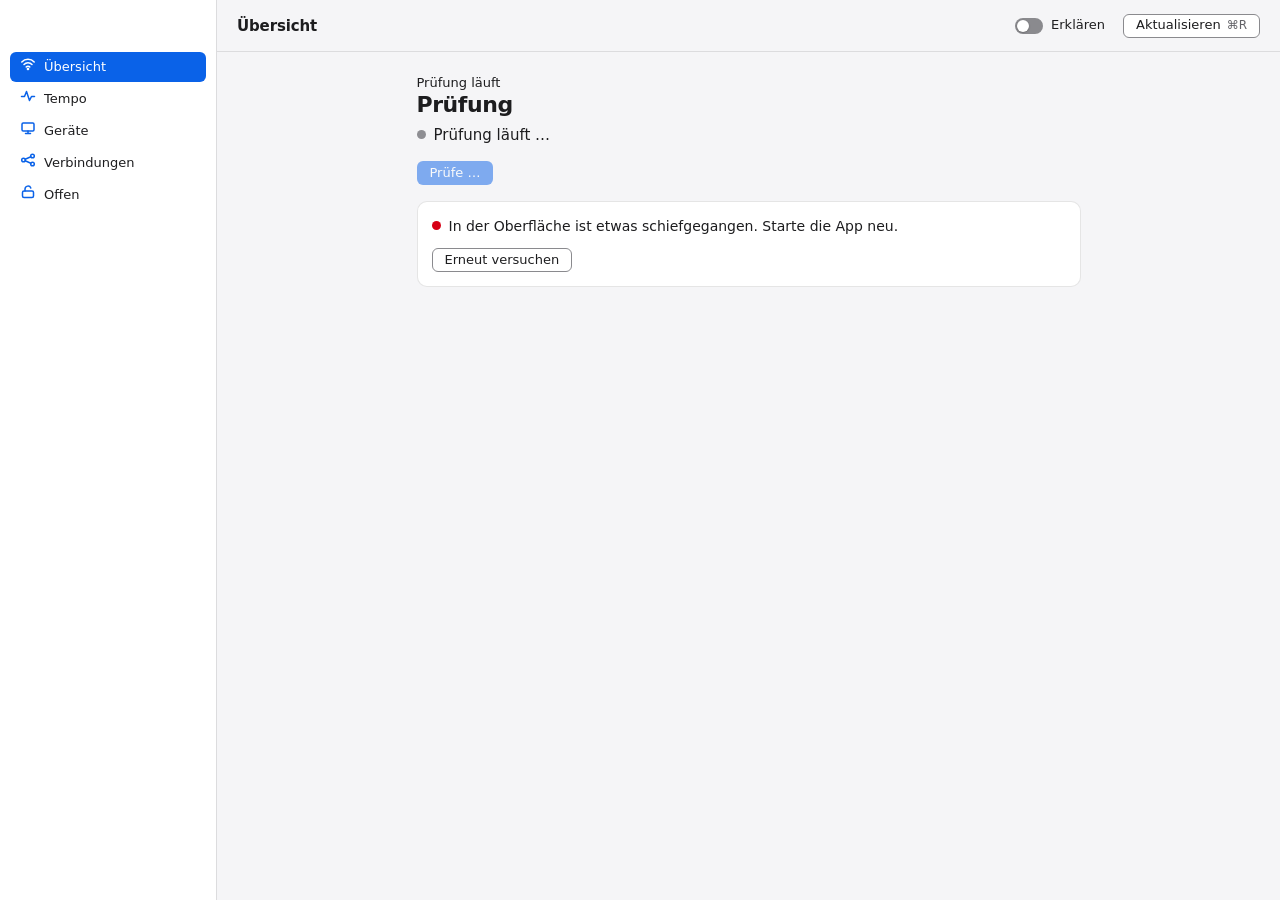
==== commit 79d46274: "Welle 15: Vorverdrahtung für vier Ansichten und Engpass (#208, #207) Teilansichten (teil: true) mit " ====
--- a/app/ui/index.html
+++ b/app/ui/index.html
@@ -23,6 +23,8 @@
   <script defer src="ansichten/verbindungen.js"></script>
   <script defer src="ansichten/offen.js"></script>
   <script defer src="ansichten/live.js"></script>
+  <script defer src="ansichten/uebersicht.js"></script>
+  <script defer src="ansichten/tempo.js"></script>
 </head>
 <body>
   <nav class="seite" aria-label="Bereiche">
--- a/app/ui/ansichten/dieses-netz.css
+++ b/app/ui/ansichten/dieses-netz.css
@@ -38,3 +38,5 @@
 [data-ansicht='dieses-netz'] .ort-karte summary { cursor: pointer; color: var(--fg2); }
 [data-ansicht='dieses-netz'] .ort-karte .zeile.aktionszeile { display: flex; }
 [data-ansicht='dieses-netz'] .ort-karte .ort-status { margin: 0; }
+/* Nur für VoiceOver: Ergebnis der DNS-Messung, einmal höflich angesagt. */
+[data-ansicht='dieses-netz'] .nur-vorlesen { position: absolute; width: 1px; height: 1px; overflow: hidden; clip-path: inset(50%); white-space: nowrap; }
--- a/app/ui/ansichten/qualitaet.css
+++ b/app/ui/ansichten/qualitaet.css
@@ -24,8 +24,8 @@
 [data-ansicht='qualitaet'] .kurve { display: block; width: 100%; height: auto; }
 [data-ansicht='qualitaet'] .kurve .gitter, [data-ansicht='qualitaet'] .wlan-kurve .gitter { stroke: color-mix(in srgb, var(--fg) 12%, transparent); stroke-width: 1; }
 [data-ansicht='qualitaet'] .kurve .gitter.senkrecht, [data-ansicht='qualitaet'] .wlan-kurve .gitter.senkrecht { stroke: color-mix(in srgb, var(--fg) 6%, transparent); }
-[data-ansicht='qualitaet'] .kurve .gitter.basis, [data-ansicht='qualitaet'] .wlan-kurve .gitter.basis { stroke: color-mix(in srgb, var(--fg) 30%, transparent); }
-[data-ansicht='qualitaet'] .kurve .achse, [data-ansicht='qualitaet'] .wlan-kurve .achse { fill: var(--fg2); font-size: 11px; font-variant-numeric: tabular-nums; }
+[data-ansicht='qualitaet'] .kurve .gitter.basis, [data-ansicht='qualitaet'] .wlan-kurve .gitter.basis { stroke: color-mix(in srgb, var(--fg) 50%, transparent); }
+[data-ansicht='qualitaet'] .kurve .achse, [data-ansicht='qualitaet'] .wlan-kurve .achse { fill: var(--fg2); font-size: 13px; font-variant-numeric: tabular-nums; }
 [data-ansicht='qualitaet'] .wlan-kurve .achse.signal { fill: var(--accent-lesbar); }
 [data-ansicht='qualitaet'] .wlan-kurve .achse.rate { fill: color-mix(in srgb, var(--gruen) 70%, var(--fg)); }
 [data-ansicht='qualitaet'] .kurve .linie { fill: none; stroke-width: 2.25; stroke-linecap: round; stroke-linejoin: round; }
@@ -68,7 +68,7 @@
 /* Karte „WLAN-Verlauf“ (#36) */
 [data-ansicht='qualitaet'] .wlan-kurve { display: block; width: 100%; height: auto; }
 [data-ansicht='qualitaet'] .wlan-kurve .linie { fill: none; stroke-width: 2; stroke-linecap: round; stroke-linejoin: round; }
-[data-ansicht='qualitaet'] .wlan-kurve .marke-linie { stroke-width: 1; stroke-dasharray: 2 3; opacity: 0.6; }
+[data-ansicht='qualitaet'] .wlan-kurve .marke-linie { stroke-width: 1; stroke-dasharray: 2 3; opacity: 0.85; }
 [data-ansicht='qualitaet'] .wlan-kurve .marke path { stroke-width: 2; stroke-linecap: round; stroke-linejoin: round; }
 [data-ansicht='qualitaet'] .wlan-karte .legende { margin: 8px 0 0; }
 [data-ansicht='qualitaet'] .wlan-vergleich { margin: 16px 0 0; font-weight: 600; }
@@ -87,11 +87,12 @@
 [data-ansicht='qualitaet'] .umfeld-hinweis { margin: 0 0 12px; color: var(--fg2); }
 [data-ansicht='qualitaet'] .umfeld-summe { margin: 16px 0 0; font-weight: 600; }
 [data-ansicht='qualitaet'] .umfeld-band h4 { margin: 16px 0 8px; font-size: 12px; font-weight: 600; color: var(--fg2); }
-[data-ansicht='qualitaet'] .umfeld-balken { display: flex; align-items: flex-end; gap: 8px; margin: 0; padding: 0 0 4px; list-style: none; border-bottom: 1px solid color-mix(in srgb, var(--fg) 30%, transparent); }
+[data-ansicht='qualitaet'] .umfeld-balken { display: flex; align-items: flex-end; gap: 8px; margin: 0; padding: 0 0 4px; list-style: none; border-bottom: 1px solid color-mix(in srgb, var(--fg) 50%, transparent); }
 [data-ansicht='qualitaet'] .umfeld-balken li { display: flex; flex-direction: column; align-items: center; justify-content: flex-end; min-width: 28px; font-size: 12px; }
-[data-ansicht='qualitaet'] .umfeld-balken .saeule { display: block; width: 20px; height: var(--h); min-height: 4px; margin: 2px 0; border-radius: 4px 4px 0 0; background: var(--fg2); opacity: 0.55; }
+[data-ansicht='qualitaet'] .umfeld-balken .saeule { display: block; width: 20px; height: var(--h); min-height: 4px; margin: 2px 0; border-radius: 4px 4px 0 0; background: var(--fg2); opacity: 0.8; }
 [data-ansicht='qualitaet'] .umfeld-balken .jetzt .saeule { background: var(--accent); opacity: 1; }
 [data-ansicht='qualitaet'] .umfeld-balken .rat .saeule { background: var(--gruen); opacity: 1; }
+[data-ansicht='qualitaet'] .umfeld-balken .tag { font-size: 11px; font-weight: 600; color: var(--fg2); }
 [data-ansicht='qualitaet'] .umfeld-balken .zahl { color: var(--fg2); font-variant-numeric: tabular-nums; }
 [data-ansicht='qualitaet'] .umfeld-legende { margin: 16px 0 0; font-size: 12px; color: var(--fg2); }
 [data-ansicht='qualitaet'] .umfeld-balken .jetzt .kanal, [data-ansicht='qualitaet'] .umfeld-balken .rat .kanal { font-weight: 600; }
@@ -124,7 +125,7 @@
 [data-ansicht='qualitaet'] .kennzahlen tbody tr:not(.erkl-zeile) > * { border-top: 0.5px solid var(--linie); }
 [data-ansicht='qualitaet'] .kennzahlen td > span { display: block; }
 [data-ansicht='qualitaet'] .kennzahlen .klein { color: var(--fg2); font-size: 12px; }
-[data-ansicht='qualitaet'] .kennzahlen .nur-lesen { position: absolute; width: 1px; height: 1px; overflow: hidden; clip-path: inset(50%); }
+[data-ansicht='qualitaet'] .nur-lesen { position: absolute; width: 1px; height: 1px; overflow: hidden; clip-path: inset(50%); }
 [data-ansicht='qualitaet'] .kennzahlen .erkl-zeile { display: none; }
 .erklaeren [data-ansicht='qualitaet'] .kennzahlen .erkl-zeile { display: table-row; }
 [data-ansicht='qualitaet'] .kennzahlen td.erklaerung { display: table-cell; padding: 0 0 8px; text-align: left; }
--- a/app/ui/ansichten/verbindungen.css
+++ b/app/ui/ansichten/verbindungen.css
@@ -30,10 +30,5 @@
 [data-ansicht='verbindungen'] .traffic-balken .ein { background: var(--accent); }
 [data-ansicht='verbindungen'] .traffic-balken .aus { background: var(--orange); }
 /* Nur für Vorlesegeräte: Ansage nach Filter und Messung. */
-[data-ansicht='verbindungen'] .nur-vorlesen { position: absolute; width: 1px; height: 1px; margin: -1px; overflow: hidden; clip-path: inset(50%); white-space: nowrap; }
 /* Balken und Legende: im Dunkeln braucht der Akzent die aufgehellte Fassung für 3:1 gegen die Spur. */
 [data-ansicht='verbindungen'] .traffic-balken .ein, [data-ansicht='verbindungen'] .traffic-legende .ein::before { background: var(--accent-lesbar); }
-/* Roter Knopf im Dunkeln: --rot hält auf dem Knopfgrund nur 4,02:1. */
-@media (prefers-color-scheme: dark) {
-  [data-ansicht='verbindungen'] .knopf.gefahr { color: #ff8a84; }
-}
--- a/app/ui/ansichten/offen.css
+++ b/app/ui/ansichten/offen.css
@@ -26,4 +26,3 @@
 [data-ansicht='offen'] .offen-tabelle .warn { display: flex; align-items: flex-start; gap: 6px; }
 [data-ansicht='offen'] .offen-tabelle .warn .punkt { margin-top: 5px; width: 7px; height: 7px; }
 /* Nur für Vorlesegeräte: Ansage nach dem Filter. */
-[data-ansicht='offen'] .nur-vorlesen { position: absolute; width: 1px; height: 1px; margin: -1px; overflow: hidden; clip-path: inset(50%); white-space: nowrap; }
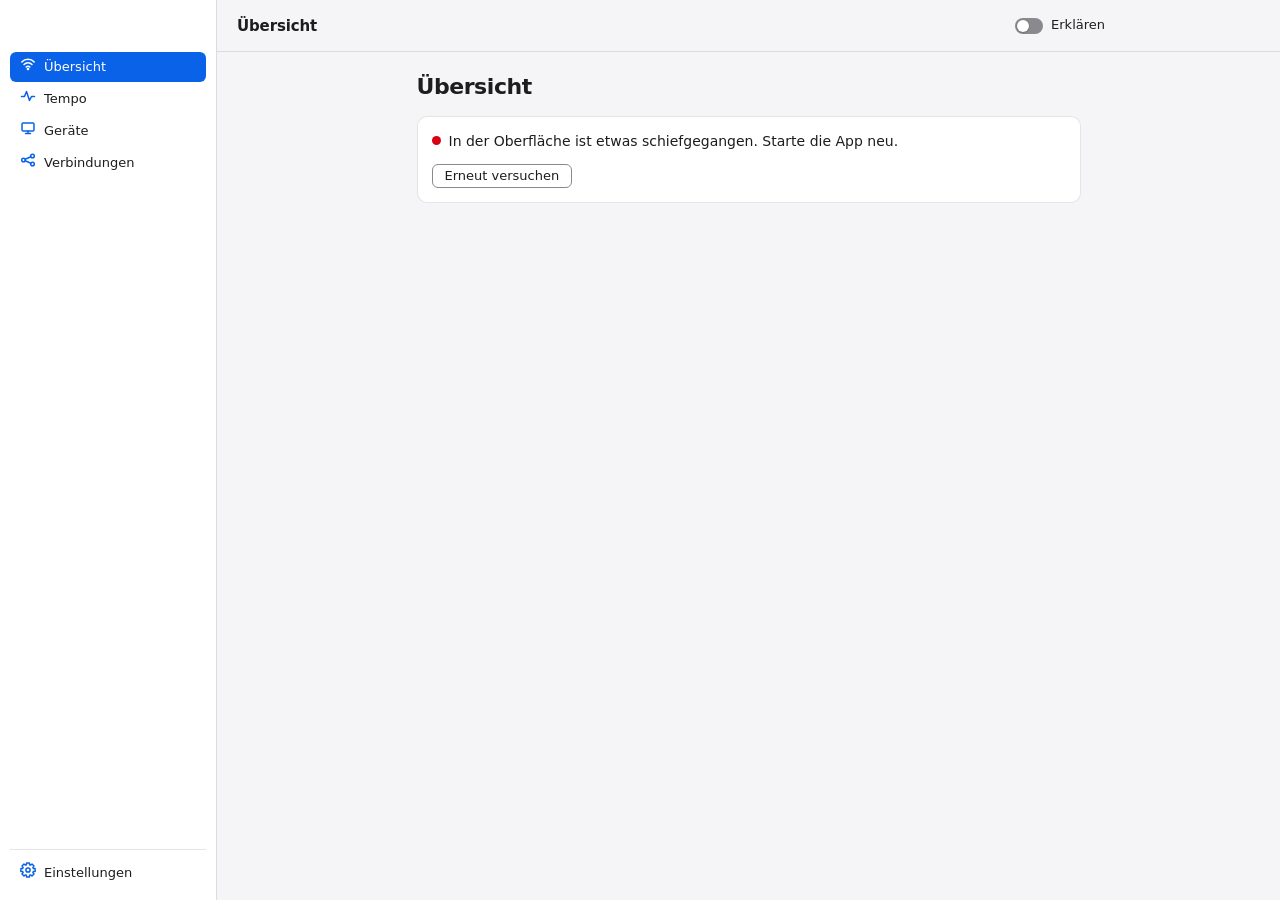
==== commit 084c1289: "Welle 15: Nachzug (#207, #208) Eigene tempo.css und Links für Übersicht und Tempo im Gerüst. Eine An" ====
--- a/app/ui/index.html
+++ b/app/ui/index.html
@@ -13,6 +13,8 @@
   <link rel="stylesheet" href="ansichten/verbindungen.css">
   <link rel="stylesheet" href="ansichten/offen.css">
   <link rel="stylesheet" href="ansichten/live.css">
+  <link rel="stylesheet" href="ansichten/uebersicht.css">
+  <link rel="stylesheet" href="ansichten/tempo.css">
   <script defer src="bilder.js"></script>
   <script defer src="app.js"></script>
   <script defer src="ansichten/dieses-netz.js"></script>
--- a/app/ui/style.css
+++ b/app/ui/style.css
@@ -63,14 +63,18 @@
 h1, h2, p, dl, dd, ul { margin: 0; }
 button, input, select { font: inherit; color: inherit; }
 :focus-visible { outline: 2px solid var(--fokus); outline-offset: 2px; }
-/* Überschrift und Inhaltsfeld nimmt der Fokus nach dem Neuzeichnen (app.js, zumKopf): ohne eigenen Ring. */
-.scroll:focus { outline: none; }
+/* Überschriften, Sätze und Inhaltsfeld bekommen den Fokus nur per Skript (zumKopf, nach dem Neuzeichnen): ohne eigenen Ring. */
+.scroll:focus, :is(h2, h3, p)[tabindex='-1']:focus { outline: none; }
 /* Gekürzter Text: eine Zeile mit Auslassung. Der volle Text bleibt im DOM, VoiceOver liest ihn. */
 .kuerzen { min-width: 0; overflow: hidden; text-overflow: ellipsis; white-space: nowrap; }
+/* Nur für VoiceOver: unsichtbar, aber im Vorlesebaum. */
+.nur-vorlesen { position: absolute; width: 1px; height: 1px; margin: -1px; padding: 0; border: 0; overflow: hidden; clip-path: inset(50%); white-space: nowrap; }
+input[aria-invalid='true'] { border-color: var(--rot); }
 .num, .wert { font-variant-numeric: tabular-nums; }
 
 /* Seitenleiste: läuft bis ganz nach oben, Material kommt vom Fenster */
 .seite {
+  display: flex; flex-direction: column;
   flex: none;
   width: 216px;
   padding: 52px 10px 12px;
@@ -81,7 +85,8 @@
   .seite { background: var(--seite-solid); }
 }
 .ziehen { position: absolute; inset: 0 0 auto 0; height: 52px; }
-.menue { display: flex; flex-direction: column; gap: 20px; }
+.menue { display: flex; flex-direction: column; gap: 20px; flex: 1; }
+.unten { flex: none; margin-top: 12px; padding-top: 8px; border-top: 0.5px solid var(--linie); }
 .abschnitt { display: flex; flex-direction: column; gap: 2px; }
 .abschnitt-titel { padding: 0 10px 4px; font-size: 11px; font-weight: 600; color: var(--fg2); }
 .eintrag {
@@ -91,16 +96,16 @@
   text-align: left; width: 100%;
 }
 .eintrag svg { width: 16px; height: 16px; flex: none; color: var(--accent-lesbar); }
-.eintrag:hover:not([aria-selected="true"]) { background: color-mix(in srgb, var(--fg) 7%, transparent); }
+.eintrag:hover:not(:is([aria-selected="true"], [aria-current="page"])) { background: color-mix(in srgb, var(--fg) 7%, transparent); }
 .eintrag:focus-visible { outline-offset: -2px; }
-.eintrag[aria-selected="true"]:focus-visible { outline-color: var(--auf-accent); }
-.inaktiv .eintrag[aria-selected="true"]:focus-visible { outline-color: var(--fokus); }
+.eintrag:is([aria-selected="true"], [aria-current="page"]):focus-visible { outline-color: var(--auf-accent); }
+.inaktiv .eintrag:is([aria-selected="true"], [aria-current="page"]):focus-visible { outline-color: var(--fokus); }
 /* Selection: system accent while the window is active, grey otherwise (html.inaktiv, set in app.js). */
-.eintrag[aria-selected="true"] { background: var(--accent); color: var(--auf-accent); }
-.eintrag[aria-selected="true"] svg { color: inherit; }
-.inaktiv .eintrag[aria-selected="true"] { background: color-mix(in srgb, var(--fg) 14%, transparent); color: var(--fg); }
-.inaktiv .eintrag[aria-selected="true"] svg { color: var(--fg2); }
-.eintrag:active:not([aria-selected="true"]) { background: color-mix(in srgb, var(--fg) 16%, transparent); }
+.eintrag:is([aria-selected="true"], [aria-current="page"]) { background: var(--accent); color: var(--auf-accent); }
+.eintrag:is([aria-selected="true"], [aria-current="page"]) svg { color: inherit; }
+.inaktiv .eintrag:is([aria-selected="true"], [aria-current="page"]) { background: color-mix(in srgb, var(--fg) 14%, transparent); color: var(--fg); }
+.inaktiv .eintrag:is([aria-selected="true"], [aria-current="page"]) svg { color: var(--fg2); }
+.eintrag:active:not(:is([aria-selected="true"], [aria-current="page"])) { background: color-mix(in srgb, var(--fg) 16%, transparent); }
 
 /* Inhalt: fest, mit Werkzeugleiste */
 .inhalt {
@@ -159,6 +164,9 @@
 .kopf h2 { font-size: 22px; font-weight: 600; letter-spacing: -0.02em; line-height: 1.2; }
 .status { display: flex; align-items: center; gap: 8px; margin-top: 6px; font-size: 15px; font-weight: 500; line-height: 1.35; color: var(--fg); }
 .punkt { width: 9px; height: 9px; border-radius: 50%; flex: none; background: var(--grau); }
+/* Antwort oben in jeder Ansicht (#208): Statuspunkt und Satz sind die Überschrift. Der Punkt ist Zugabe, das Wort steht im Satz. */
+.kopf h2.antwort { display: flex; align-items: baseline; gap: 10px; font-size: 24px; letter-spacing: -0.02em; line-height: 1.25; text-wrap: balance; }
+.kopf h2.antwort .punkt { width: 11px; height: 11px; transform: translateY(-1px); }
 .punkt.gruen { background: var(--gruen); }
 .punkt.orange { background: var(--orange); }
 .punkt.rot { background: var(--rot); }
@@ -253,3 +261,25 @@
 /* Erklärzeilen in Geräte und Verbindungen: nur im Erklärmodus. */
 .erklaer-gruppe { display: none; }
 .erklaeren .erklaer-gruppe { display: block; }
+
+/* „Details“ (<details class="details"><summary>…</summary>…</details>): eine Zeile wie in den Systemeinstellungen,
+   Text links, Pfeil rechts. Alle Ansichten verwenden genau diese Klasse und bauen kein eigenes Aussehen. */
+details.details { margin-top: 24px; background: var(--gruppe); border: 0.5px solid var(--linie); border-radius: 10px; }
+details.details > summary {
+  display: flex; align-items: center; justify-content: space-between; gap: 12px;
+  min-height: 36px; padding: 8px 14px; border-radius: 10px;
+  font-weight: 500; list-style: none; cursor: default;
+}
+details.details > summary::-webkit-details-marker { display: none; }
+details.details > summary::after {
+  content: ""; flex: none; width: 7px; height: 7px; margin-right: 3px;
+  border: solid var(--fg2); border-width: 0 1.5px 1.5px 0;
+  transform: rotate(-45deg); transition: transform 0.18s ease-out;
+}
+details.details[open] > summary::after { transform: rotate(45deg); }
+details.details > summary:hover { background: color-mix(in srgb, var(--fg) 5%, transparent); }
+details.details > summary:focus-visible { outline-offset: -2px; }
+details.details[open] > summary { border-bottom-left-radius: 0; border-bottom-right-radius: 0; border-bottom: 0.5px solid var(--linie); }
+details.details > :not(summary) { margin-left: 14px; margin-right: 14px; }
+details.details > :not(summary):last-child { margin-bottom: 14px; }
+details.details > summary + * { margin-top: 12px; }
--- a/app/ui/ansichten/dieses-netz.css
+++ b/app/ui/ansichten/dieses-netz.css
@@ -39,4 +39,3 @@
 [data-ansicht='dieses-netz'] .ort-karte .zeile.aktionszeile { display: flex; }
 [data-ansicht='dieses-netz'] .ort-karte .ort-status { margin: 0; }
 /* Nur für VoiceOver: Ergebnis der DNS-Messung, einmal höflich angesagt. */
-[data-ansicht='dieses-netz'] .nur-vorlesen { position: absolute; width: 1px; height: 1px; overflow: hidden; clip-path: inset(50%); white-space: nowrap; }
--- a/app/ui/ansichten/gemerkte-netze.css
+++ b/app/ui/ansichten/gemerkte-netze.css
@@ -15,9 +15,17 @@
 [data-ansicht='gemerkte-netze'] .zeilenfehler { flex-basis: 100%; }
 [data-ansicht='gemerkte-netze'] .zeilenfehler .meldung { margin-top: 2px; font-size: 12px; }
 [data-ansicht='gemerkte-netze'] .zeilenfehler .rueckmeldung { margin-top: 2px; }
-[data-ansicht='gemerkte-netze'] .autostart { background: var(--gruppe); border: 0.5px solid var(--linie); border-radius: 10px; padding: 14px; }
-[data-ansicht='gemerkte-netze'] .autostart .erklaeren-schalter { padding-left: 0; margin-right: 0; }
-[data-ansicht='gemerkte-netze'] .autostart .fein { margin: 8px 0 0; font-size: 12px; color: var(--fg2); }
+[data-ansicht='gemerkte-netze'] .block { padding: 14px; }
+[data-ansicht='gemerkte-netze'] .block .erklaeren-schalter { padding-left: 0; margin-right: 0; }
+[data-ansicht='gemerkte-netze'] .block .fein { margin: 8px 0 0; font-size: 12px; color: var(--fg2); text-wrap: balance; }
+[data-ansicht='gemerkte-netze'] .block .fein:first-child { margin-top: 0; }
+[data-ansicht='gemerkte-netze'] .fritz-benutzer { margin: 0; font-weight: 500; }
+[data-ansicht='gemerkte-netze'] .aktionen, [data-ansicht='gemerkte-netze'] .fritz-formular .knoepfe { display: flex; gap: 8px; margin-top: 12px; }
+[data-ansicht='gemerkte-netze'] .fritz-formular { display: flex; flex-direction: column; gap: 8px; }
+[data-ansicht='gemerkte-netze'] .fritz-formular input { width: 100%; }
+[data-ansicht='gemerkte-netze'] .fritz-formular .fein { margin: 0; }
+[data-ansicht='gemerkte-netze'] .fritz-formular .knoepfe { justify-content: flex-end; margin: 4px 0 0; }
+[data-ansicht='gemerkte-netze'] .gruppe > .liste > .leer-zustand { padding: 24px 0; }
 [data-ansicht='gemerkte-netze'] .fuss { text-wrap: pretty; }
 /* The error sits right under the header (and the field), not at the bottom of the row. */
 [data-ansicht='gemerkte-netze'] .netz-zeile > * { order: 2; }
@@ -25,14 +33,7 @@
 [data-ansicht='gemerkte-netze'] .netz-zeile > .zeilenfehler { order: 1; }
 [data-ansicht='gemerkte-netze'] .bearbeiten .kopf-zeile .umbenennen-knopf, [data-ansicht='gemerkte-netze'] .bearbeiten .kopf-zeile .gefahr { display: none; }
 [data-ansicht='gemerkte-netze'] .bearbeiten .name-ort { flex-basis: 160px; }
-[data-ansicht='gemerkte-netze'] .gruppe > h2 { margin: 0 0 8px 14px; font-size: 12px; font-weight: 600; color: var(--fg2); }
+[data-ansicht='gemerkte-netze'] .gruppe > h3 { margin: 0 0 8px 14px; font-size: 12px; font-weight: 600; color: var(--fg2); }
 [data-ansicht='gemerkte-netze'] dt, [data-ansicht='gemerkte-netze'] dd { margin: 0; }
-[data-ansicht='gemerkte-netze'] .leer-zustand p:focus { outline: none; }
 [data-ansicht='gemerkte-netze'] .fw.leer { color: var(--fg2); }
-[data-ansicht='gemerkte-netze'] .autostart .fein { text-wrap: balance; }
 [data-ansicht='gemerkte-netze'] .felder > .feld:only-child { grid-column: 1 / -1; }
-/* Kontrast 3:1 (WCAG 1.4.11), in dieser Ansicht gerechnet: Feldrand, Schalterspur aus, Fokusring. */
-[data-ansicht='gemerkte-netze'] .netz-zeile .umbenennen { border-color: color-mix(in srgb, var(--fg) 55%, transparent); }
-[data-ansicht='gemerkte-netze'] .netz-zeile .umbenennen[aria-invalid='true'] { border-color: var(--rot); }
-[data-ansicht='gemerkte-netze'] [aria-checked='false'] > .spur { background: color-mix(in srgb, var(--fg) 55%, transparent); }
-[data-ansicht='gemerkte-netze'] :focus-visible { outline-color: var(--accent-lesbar); }
--- a/app/ui/ansichten/pruefung.css
+++ b/app/ui/ansichten/pruefung.css
@@ -24,6 +24,6 @@
 [data-ansicht='pruefung'] .portal-hinweis { margin: 0 0 24px; }
 [data-ansicht='pruefung'] .portal-hinweis p { margin: 4px 0 12px; }
 [data-ansicht='pruefung'] .portal-hinweis .erklaerung { margin: 12px 0 0; }
-[data-ansicht='pruefung'] .nur-vo { position: absolute; width: 1px; height: 1px; overflow: hidden; clip-path: inset(50%); white-space: nowrap; }
-[data-ansicht='pruefung'] h2:focus { outline: none; } /* focus lands here by script only, the next Tab leaves it */
 [data-ansicht='pruefung'] .knopf[aria-disabled='true'] { opacity: 0.5; cursor: default; }
+/* Leere Hülle der Unterschiede in der Übersicht nimmt keinen Platz. */
+[data-ansicht='pruefung'].eingebettet:empty { display: none; }
--- a/app/ui/ansichten/qualitaet.css
+++ b/app/ui/ansichten/qualitaet.css
@@ -125,7 +125,6 @@
 [data-ansicht='qualitaet'] .kennzahlen tbody tr:not(.erkl-zeile) > * { border-top: 0.5px solid var(--linie); }
 [data-ansicht='qualitaet'] .kennzahlen td > span { display: block; }
 [data-ansicht='qualitaet'] .kennzahlen .klein { color: var(--fg2); font-size: 12px; }
-[data-ansicht='qualitaet'] .nur-lesen { position: absolute; width: 1px; height: 1px; overflow: hidden; clip-path: inset(50%); }
 [data-ansicht='qualitaet'] .kennzahlen .erkl-zeile { display: none; }
 .erklaeren [data-ansicht='qualitaet'] .kennzahlen .erkl-zeile { display: table-row; }
 [data-ansicht='qualitaet'] .kennzahlen td.erklaerung { display: table-cell; padding: 0 0 8px; text-align: left; }
--- a/app/ui/ansichten/geraete.css
+++ b/app/ui/ansichten/geraete.css
@@ -63,7 +63,6 @@
 [data-ansicht='geraete'] .fritz-formular .knoepfe { flex-basis: 100%; display: flex; gap: 8px; justify-content: flex-end; margin: 0; }
 
 /* Nur für Vorlesen: Beschriftung und Ansagen, die man nicht sieht. */
-[data-ansicht='geraete'] .nur-vorlesen { position: absolute; width: 1px; height: 1px; margin: -1px; padding: 0; overflow: hidden; clip-path: inset(50%); white-space: nowrap; border: 0; }
 /* Gerätename und Abschnittstitel sind Überschriften (h3, h4) und sehen aus wie vorher. */
 [data-ansicht='geraete'] h3.netz-name, [data-ansicht='geraete'] h4.router-titel { margin: 0; font-size: inherit; }
 [data-ansicht='geraete'] h4.router-titel { margin: 0 0 4px; font-size: 13px; }
--- a/app/ui/ansichten/verbindungen.css
+++ b/app/ui/ansichten/verbindungen.css
@@ -13,8 +13,6 @@
 [data-ansicht='verbindungen'] .liste .netz-zeile .erklaeren-schalter { padding-right: 0; }
 [data-ansicht='verbindungen'] .liste .fein { margin: 0; }
 /* #58 „Wer sendet gerade“ */
-[data-ansicht='verbindungen'] .traffic-text { margin: 12px 14px 12px; max-width: 64ch; font-size: 12px; color: var(--fg2); }
-[data-ansicht='verbindungen'] .traffic-werkzeuge { display: flex; align-items: center; gap: 14px; padding: 0 14px 4px; }
 [data-ansicht='verbindungen'] .traffic-leer { margin: 0; padding: 18px 14px 14px; text-align: center; font-size: 13px; color: var(--fg2); }
 [data-ansicht='verbindungen'] .traffic-zeile { padding: 6px 14px; }
 [data-ansicht='verbindungen'] .traffic-liste { padding-bottom: 8px; }
@@ -32,3 +30,17 @@
 /* Nur für Vorlesegeräte: Ansage nach Filter und Messung. */
 /* Balken und Legende: im Dunkeln braucht der Akzent die aufgehellte Fassung für 3:1 gegen die Spur. */
 [data-ansicht='verbindungen'] .traffic-balken .ein, [data-ansicht='verbindungen'] .traffic-legende .ein::before { background: var(--accent-lesbar); }
+
+/* #208 Antwort-Satz und Segmentsteuerung (Ausgehend / Lauschend) */
+[data-ansicht='verbindungen'] .segmente { display: grid; grid-template-columns: 1fr 1fr; gap: 2px; max-width: 280px; margin: 16px 0 0; padding: 2px; border-radius: 8px; background: var(--linie); }
+[data-ansicht='verbindungen'] .segment { min-height: 24px; padding: 2px 12px; border: 0; border-radius: 6px; background: transparent; color: var(--fg); font: inherit; font-weight: 500; text-align: center; transition: background-color 150ms ease-out; }
+[data-ansicht='verbindungen'] .segment[aria-selected='true'] { background: var(--knopf); box-shadow: 0 0 0 0.5px var(--rand); }
+[data-ansicht='verbindungen'] .segment:focus-visible { outline: 2px solid var(--fokus); outline-offset: 1px; }
+[data-ansicht='verbindungen'] [role='tabpanel']:focus { outline: none; }
+@media (prefers-reduced-motion: reduce) { [data-ansicht='verbindungen'] .segment { transition: none; } }
+/* Hauptaktion unter dem Segment: Knopf und ein Satz daneben */
+[data-ansicht='verbindungen'] .traffic-werkzeuge { display: flex; align-items: center; gap: 14px; margin: 14px 0 0; }
+[data-ansicht='verbindungen'] .traffic-werkzeuge .fein { margin: 0; max-width: 56ch; }
+[data-ansicht='verbindungen'] .traffic-liste { background: var(--gruppe); border-radius: 10px; margin-top: 12px; }
+[data-ansicht='verbindungen'] .traffic-liste:has(.traffic-leer) { display: none; }
+[data-ansicht='verbindungen'] .details .gruppe:first-of-type { margin-top: 12px; }
--- a/app/ui/ansichten/live.css
+++ b/app/ui/ansichten/live.css
@@ -29,5 +29,6 @@
 [data-ansicht='live'] .ergebnis { margin-top: 8px; }
 [data-ansicht='live'] .ziel-feld:disabled { color: var(--fg2); -webkit-text-fill-color: var(--fg2); opacity: 1; }
 [data-ansicht='live'] [hidden] { display: none !important; }
-[data-ansicht='live'] .nur-vorlesen { position: absolute; width: 1px; height: 1px; overflow: hidden; clip-path: inset(50%); white-space: nowrap; }
-[data-ansicht='live'] :focus-visible { outline-color: var(--accent-lesbar); }
+/* Kompakt in „Tempo“: nur Kennzahlen und Kurve je Ziel */
+[data-ansicht='live'].kompakt .live-ziel > :is(.unter, .liste, .fuss):not(.eignung) { display: none; }
+[data-ansicht='live'].kompakt .steuerung { margin-top: 0; }
--- a/app/ui/ansichten/uebersicht.css
+++ b/app/ui/ansichten/uebersicht.css
@@ -0,0 +1,17 @@
+/* Styles for the view „uebersicht“ only. Liste der Unterschiede und Details tragen ihre eigene data-ansicht. */
+[data-ansicht='uebersicht'] .kopf > * + * { margin-top: 8px; }
+[data-ansicht='uebersicht'] .kopf .erklaerung { margin-left: 21px; }
+[data-ansicht='uebersicht'] .kopf .fuss { margin-left: 21px; }
+[data-ansicht='uebersicht'] .kopf .status, [data-ansicht='uebersicht'] .kopf .knopf { margin-left: 21px; }
+/* Fünf Werte: Farbe nur für eine Bewertung, 4,5:1 hell wie dunkel */
+[data-ansicht='uebersicht'] .wert.gut { color: color-mix(in srgb, var(--gruen) 80%, var(--fg)); }
+[data-ansicht='uebersicht'] .wert.mittel { color: color-mix(in srgb, var(--orange) 80%, var(--fg)); }
+[data-ansicht='uebersicht'] .wert.schlecht { color: color-mix(in srgb, var(--rot) 80%, var(--fg)); }
+[data-ansicht='uebersicht'] > .aktion { margin-top: 20px; }
+[data-ansicht='uebersicht'] > .aktion[hidden] { display: none; }
+[data-ansicht='uebersicht'] .knopf[aria-disabled='true'] { opacity: 0.5; cursor: default; }
+[data-ansicht='uebersicht'] .knopf.haupt .kbd { color: inherit; }
+[data-ansicht='uebersicht'] .details { margin-top: 24px; }
+/* Hinter „Details“ stehen die alten Ansichten untereinander; die erste braucht keinen Abstand nach oben. */
+[data-ansicht='uebersicht'] .details > .eingebettet:first-of-type > :first-child { margin-top: 12px; }
+@media (prefers-reduced-motion: reduce) { [data-ansicht='uebersicht'] * { animation: none !important; } }
--- a/app/ui/ansichten/tempo.css
+++ b/app/ui/ansichten/tempo.css
@@ -0,0 +1,29 @@
+/* Ansicht „Tempo“ (tempo.js, #207, #208): Engpass-Karte oben. Die eingebetteten Teile bringen ihre eigene data-ansicht mit. */
+[data-ansicht='tempo'] .gruppe > h3 { margin: 0 0 8px 16px; }
+[data-ansicht='tempo'] .gruppe > .karte { margin-top: 0; padding: 16px; }
+[data-ansicht='tempo'] .kopf + .karte, [data-ansicht='tempo'] .kopf + .gruppe { margin-top: 24px; }
+[data-ansicht='tempo'] .engpass-zahlen { display: grid; grid-template-columns: repeat(3, minmax(0, 1fr)); gap: 8px; margin: 0; }
+[data-ansicht='tempo'] .zahl-feld { min-width: 0; padding: 12px; border: 1px solid var(--linie); border-radius: 8px; }
+[data-ansicht='tempo'] .zahl-feld.bremst { padding: 11px; border: 2px solid var(--orange); }
+[data-ansicht='tempo'] .zahl-feld .label { color: var(--fg2); font-size: 12px; }
+[data-ansicht='tempo'] .zahl-feld .gross { margin: 2px 0 0; font-size: 22px; font-weight: 600; letter-spacing: -0.02em; white-space: nowrap; }
+[data-ansicht='tempo'] .zahl-feld .klein { margin: 2px 0 0; color: var(--fg2); font-size: 12px; }
+[data-ansicht='tempo'] .engpass-wort { display: flex; align-items: center; gap: 6px; margin: 6px 0 0; color: var(--orange); font-size: 12px; font-weight: 600; }
+[data-ansicht='tempo'] .engpass-rat { margin: 16px 0 0; font-size: 14px; line-height: 1.45; }
+[data-ansicht='tempo'] .engpass-ausweg { margin: 12px 0 0; }
+[data-ansicht='tempo'] .engpass-ausweg.fuss { margin: 12px 0 0; }
+[data-ansicht='tempo'] .engpass-aktion { display: flex; align-items: center; flex-wrap: wrap; gap: 8px 16px; margin-top: 16px; }
+[data-ansicht='tempo'] .engpass-aktion .fuss { margin: 0; flex: 1; min-width: 200px; }
+[data-ansicht='tempo'] .engpass-karte .karte > div:empty { display: none; }
+[data-ansicht='tempo'] .engpass-karte .liste { margin-top: 16px; background: none; border: 0; border-radius: 0; }
+[data-ansicht='tempo'] .engpass-karte .zeile { margin: 0; }
+[data-ansicht='tempo'] .engpass-karte .karte > .fuss { margin: 16px 0 0; }
+[data-ansicht='tempo'] .engpass-karte .karte a { color: color-mix(in srgb, var(--accent) 65%, var(--fg)); }
+[data-ansicht='tempo'] .engpass-karte .karte [aria-live]:not(:empty) { margin-top: 16px; }
+[data-ansicht='tempo'] .engpass-karte h4 { margin: 16px 0 0; font-size: 12px; font-weight: 600; color: var(--fg2); }
+[data-ansicht='tempo'] .verlauf-details { margin-top: 12px; }
+[data-ansicht='tempo'] .verlauf-details:has(.verlauf:empty) { display: none; }
+[data-ansicht='tempo'] .last-verlauf { margin: 4px 0 0; padding-left: 18px; color: var(--fg2); font-variant-numeric: tabular-nums; }
+[data-ansicht='tempo'] > .details { margin-top: 24px; }
+[data-ansicht='tempo'] .details > .eingebettet > :first-child { margin-top: 16px; }
+[data-ansicht='tempo'] .eingebettet .gruppe:first-child { margin-top: 24px; }
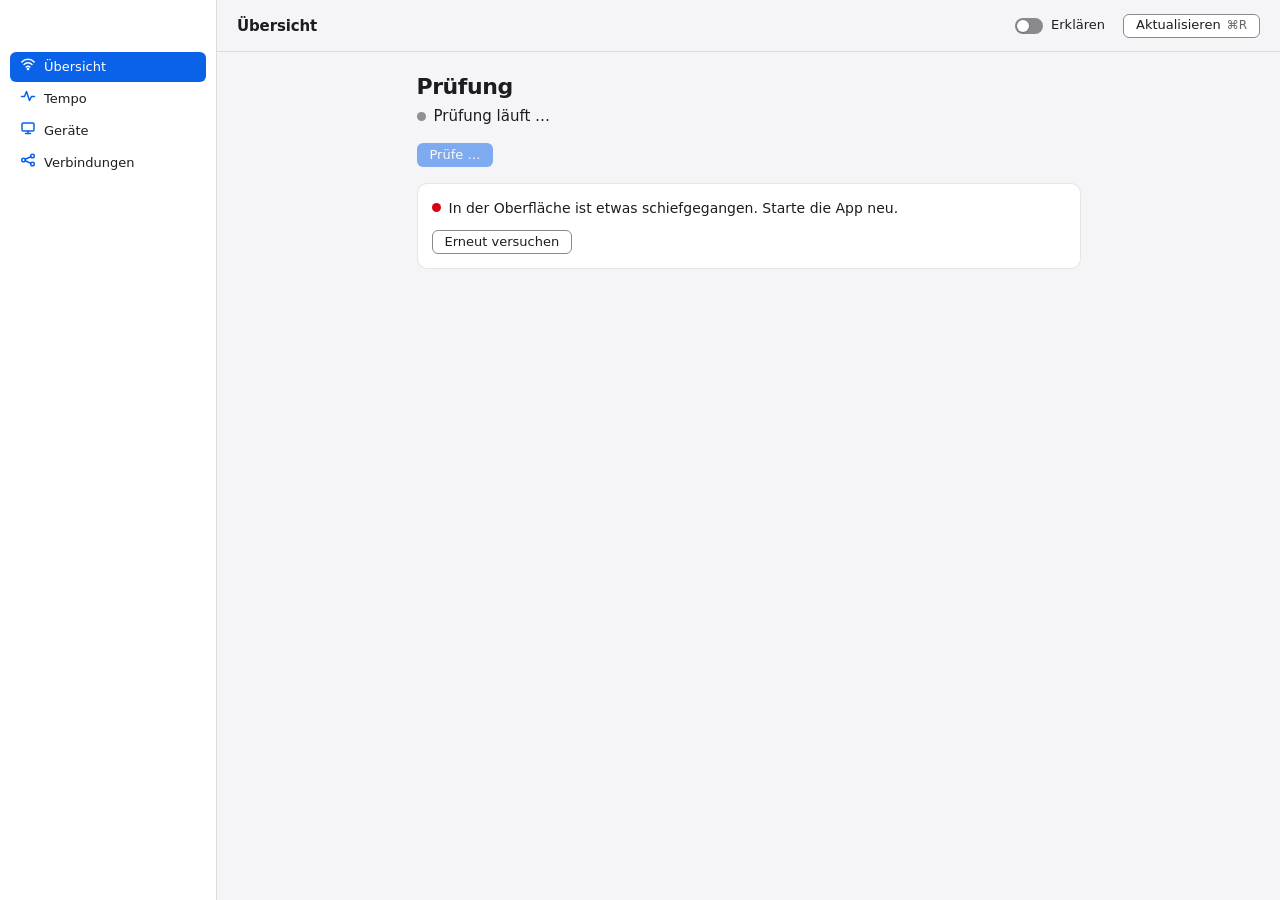
==== commit a6e7c6e1: "Welle 15: Vorverdrahtung für vier Ansichten und Engpass (#208, #207) (#212) Teilansichten (teil: tru" ====
--- a/app/ui/index.html
+++ b/app/ui/index.html
@@ -13,8 +13,6 @@
   <link rel="stylesheet" href="ansichten/verbindungen.css">
   <link rel="stylesheet" href="ansichten/offen.css">
   <link rel="stylesheet" href="ansichten/live.css">
-  <link rel="stylesheet" href="ansichten/uebersicht.css">
-  <link rel="stylesheet" href="ansichten/tempo.css">
   <script defer src="bilder.js"></script>
   <script defer src="app.js"></script>
   <script defer src="ansichten/dieses-netz.js"></script>
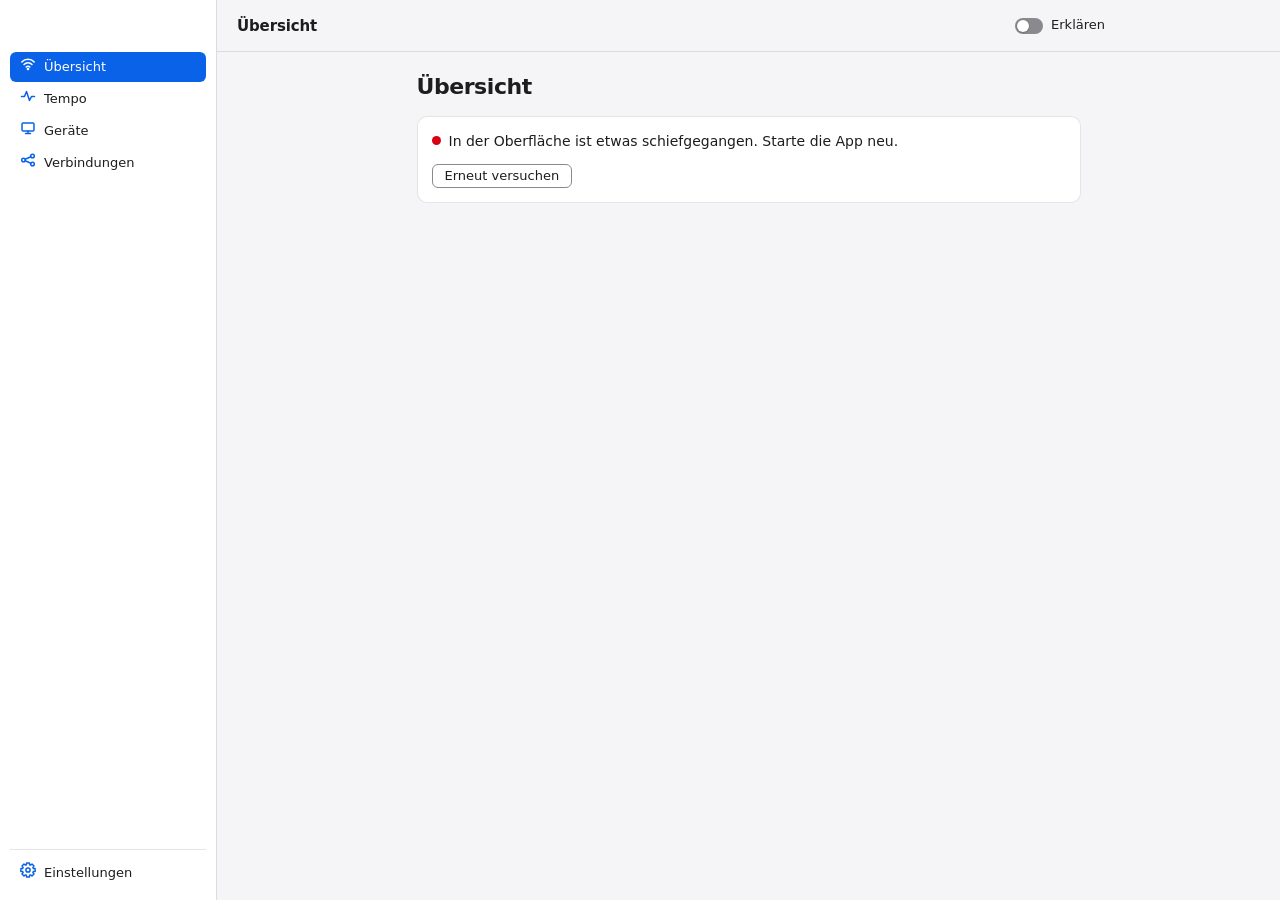
==== commit d4d66d92: "Welle 15: Nachzug (#207, #208) (#218) Eigene tempo.css und Links für Übersicht und Tempo im Gerüst. " ====
--- a/app/ui/index.html
+++ b/app/ui/index.html
@@ -13,6 +13,8 @@
   <link rel="stylesheet" href="ansichten/verbindungen.css">
   <link rel="stylesheet" href="ansichten/offen.css">
   <link rel="stylesheet" href="ansichten/live.css">
+  <link rel="stylesheet" href="ansichten/uebersicht.css">
+  <link rel="stylesheet" href="ansichten/tempo.css">
   <script defer src="bilder.js"></script>
   <script defer src="app.js"></script>
   <script defer src="ansichten/dieses-netz.js"></script>
--- a/app/ui/ansichten/uebersicht.css
+++ b/app/ui/ansichten/uebersicht.css
@@ -0,0 +1,17 @@
+/* Styles for the view „uebersicht“ only. Liste der Unterschiede und Details tragen ihre eigene data-ansicht. */
+[data-ansicht='uebersicht'] .kopf > * + * { margin-top: 8px; }
+[data-ansicht='uebersicht'] .kopf .erklaerung { margin-left: 21px; }
+[data-ansicht='uebersicht'] .kopf .fuss { margin-left: 21px; }
+[data-ansicht='uebersicht'] .kopf .status, [data-ansicht='uebersicht'] .kopf .knopf { margin-left: 21px; }
+/* Fünf Werte: Farbe nur für eine Bewertung, 4,5:1 hell wie dunkel */
+[data-ansicht='uebersicht'] .wert.gut { color: color-mix(in srgb, var(--gruen) 80%, var(--fg)); }
+[data-ansicht='uebersicht'] .wert.mittel { color: color-mix(in srgb, var(--orange) 80%, var(--fg)); }
+[data-ansicht='uebersicht'] .wert.schlecht { color: color-mix(in srgb, var(--rot) 80%, var(--fg)); }
+[data-ansicht='uebersicht'] > .aktion { margin-top: 20px; }
+[data-ansicht='uebersicht'] > .aktion[hidden] { display: none; }
+[data-ansicht='uebersicht'] .knopf[aria-disabled='true'] { opacity: 0.5; cursor: default; }
+[data-ansicht='uebersicht'] .knopf.haupt .kbd { color: inherit; }
+[data-ansicht='uebersicht'] .details { margin-top: 24px; }
+/* Hinter „Details“ stehen die alten Ansichten untereinander; die erste braucht keinen Abstand nach oben. */
+[data-ansicht='uebersicht'] .details > .eingebettet:first-of-type > :first-child { margin-top: 12px; }
+@media (prefers-reduced-motion: reduce) { [data-ansicht='uebersicht'] * { animation: none !important; } }
--- a/app/ui/ansichten/tempo.css
+++ b/app/ui/ansichten/tempo.css
@@ -0,0 +1,29 @@
+/* Ansicht „Tempo“ (tempo.js, #207, #208): Engpass-Karte oben. Die eingebetteten Teile bringen ihre eigene data-ansicht mit. */
+[data-ansicht='tempo'] .gruppe > h3 { margin: 0 0 8px 16px; }
+[data-ansicht='tempo'] .gruppe > .karte { margin-top: 0; padding: 16px; }
+[data-ansicht='tempo'] .kopf + .karte, [data-ansicht='tempo'] .kopf + .gruppe { margin-top: 24px; }
+[data-ansicht='tempo'] .engpass-zahlen { display: grid; grid-template-columns: repeat(3, minmax(0, 1fr)); gap: 8px; margin: 0; }
+[data-ansicht='tempo'] .zahl-feld { min-width: 0; padding: 12px; border: 1px solid var(--linie); border-radius: 8px; }
+[data-ansicht='tempo'] .zahl-feld.bremst { padding: 11px; border: 2px solid var(--orange); }
+[data-ansicht='tempo'] .zahl-feld .label { color: var(--fg2); font-size: 12px; }
+[data-ansicht='tempo'] .zahl-feld .gross { margin: 2px 0 0; font-size: 22px; font-weight: 600; letter-spacing: -0.02em; white-space: nowrap; }
+[data-ansicht='tempo'] .zahl-feld .klein { margin: 2px 0 0; color: var(--fg2); font-size: 12px; }
+[data-ansicht='tempo'] .engpass-wort { display: flex; align-items: center; gap: 6px; margin: 6px 0 0; color: var(--orange); font-size: 12px; font-weight: 600; }
+[data-ansicht='tempo'] .engpass-rat { margin: 16px 0 0; font-size: 14px; line-height: 1.45; }
+[data-ansicht='tempo'] .engpass-ausweg { margin: 12px 0 0; }
+[data-ansicht='tempo'] .engpass-ausweg.fuss { margin: 12px 0 0; }
+[data-ansicht='tempo'] .engpass-aktion { display: flex; align-items: center; flex-wrap: wrap; gap: 8px 16px; margin-top: 16px; }
+[data-ansicht='tempo'] .engpass-aktion .fuss { margin: 0; flex: 1; min-width: 200px; }
+[data-ansicht='tempo'] .engpass-karte .karte > div:empty { display: none; }
+[data-ansicht='tempo'] .engpass-karte .liste { margin-top: 16px; background: none; border: 0; border-radius: 0; }
+[data-ansicht='tempo'] .engpass-karte .zeile { margin: 0; }
+[data-ansicht='tempo'] .engpass-karte .karte > .fuss { margin: 16px 0 0; }
+[data-ansicht='tempo'] .engpass-karte .karte a { color: color-mix(in srgb, var(--accent) 65%, var(--fg)); }
+[data-ansicht='tempo'] .engpass-karte .karte [aria-live]:not(:empty) { margin-top: 16px; }
+[data-ansicht='tempo'] .engpass-karte h4 { margin: 16px 0 0; font-size: 12px; font-weight: 600; color: var(--fg2); }
+[data-ansicht='tempo'] .verlauf-details { margin-top: 12px; }
+[data-ansicht='tempo'] .verlauf-details:has(.verlauf:empty) { display: none; }
+[data-ansicht='tempo'] .last-verlauf { margin: 4px 0 0; padding-left: 18px; color: var(--fg2); font-variant-numeric: tabular-nums; }
+[data-ansicht='tempo'] > .details { margin-top: 24px; }
+[data-ansicht='tempo'] .details > .eingebettet > :first-child { margin-top: 16px; }
+[data-ansicht='tempo'] .eingebettet .gruppe:first-child { margin-top: 24px; }
